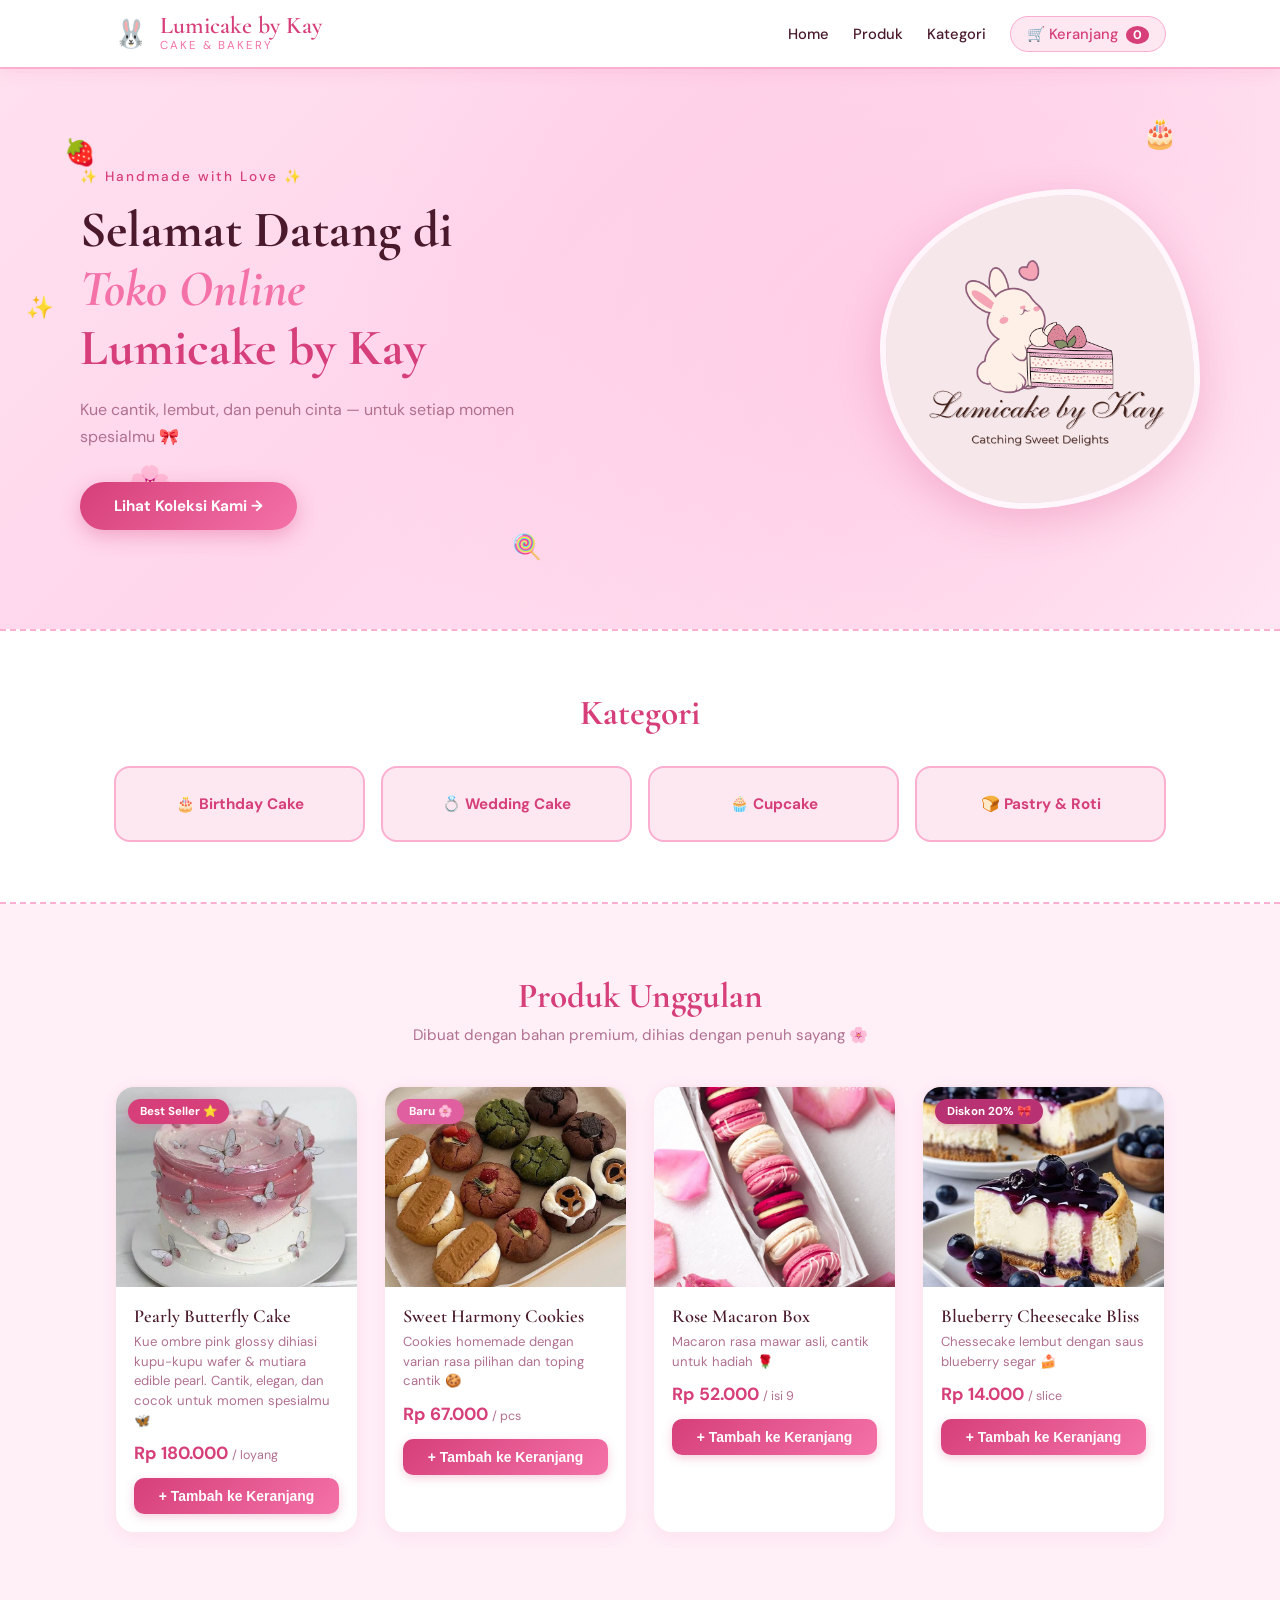
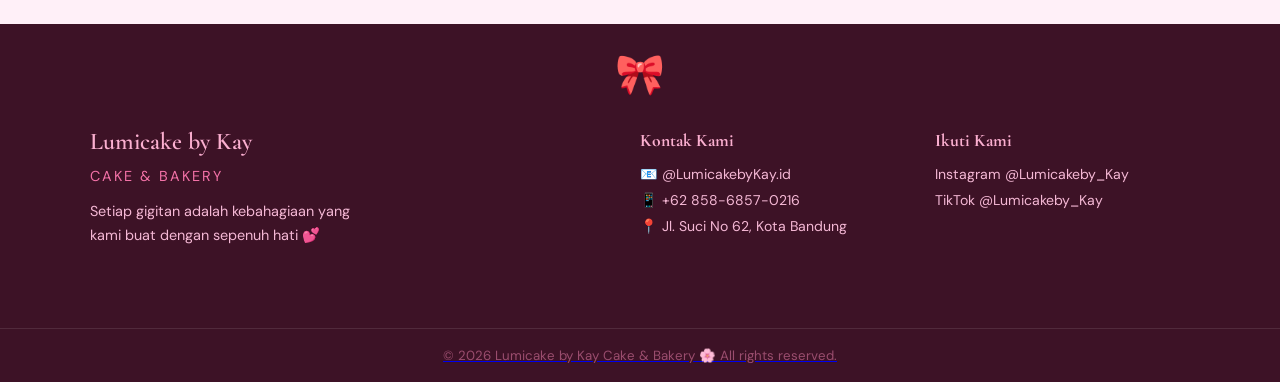
==== index.html @ f0594640 "Add files via upload" ====
<!DOCTYPE html>
<html lang="id">
<head>
  <meta charset="UTF-8" />
  <meta name="viewport" content="width=device-width, initial-scale=1.0" />
  <title>Lumicake by Kay — Cake & Bakery</title>
  <link rel="stylesheet" href="style.css" />
  <link href="https://fonts.googleapis.com/css2?family=Cormorant+Garamond:ital,wght@0,400;0,600;1,400&family=DM+Sans:wght@300;400;500;700&display=swap" rel="stylesheet" />
</head>
<body>

  <header id="header">
    <div class="container header-inner">
      <div class="logo">
        <span class="logo-icon">🐰</span>
        <div>
          <span class="logo-text">Lumicake by Kay</span>
          <span class="logo-tagline">Cake & Bakery</span>
        </div>
      </div>
      <nav>
        <ul class="nav-list">
          <li><a href="#home">Home</a></li>
          <li><a href="#produk">Produk</a></li>
          <li><a href="#kategori">Kategori</a></li>
          <li><a href="#keranjang" class="nav-cart">🛒 Keranjang <span id="cart-count">0</span></a></li>
        </ul>
      </nav>
    </div>
  </header>

  <main>

    <section id="home" class="hero">
      <div class="hero-deco deco-1">🍓</div>
      <div class="hero-deco deco-2">🌸</div>
      <div class="hero-deco deco-3">🎂</div>
      <div class="hero-deco deco-4">🍭</div>
      <div class="hero-deco deco-5">✨</div>
      <div class="hero-content">
        <p class="hero-sub">✨ Handmade with Love ✨</p>
        <h1>Selamat Datang di<br /><em>Toko Online</em><br /><span>Lumicake by Kay</span></h1>
        <p class="hero-desc">Kue cantik, lembut, dan penuh cinta — untuk setiap momen spesialmu 🎀</p>
        <a href="#produk" class="btn-hero">Lihat Koleksi Kami →</a>
      </div>
      <div class="hero-img-wrap">
        <div class="hero-img-blob">
          <img src="lumicake.png" alt="Kue cantik dari Amethyst Kay" />
        </div>
      </div>
    </section>

    <section id="kategori" class="kategori-section">
      <div class="container">
        <h2 class="section-title">Kategori</h2>
        <div class="kategori-grid">
          <div class="kategori-card">🎂 Birthday Cake</div>
          <div class="kategori-card">💍 Wedding Cake</div>
          <div class="kategori-card">🧁 Cupcake</div>
          <div class="kategori-card">🍞 Pastry & Roti</div>
        </div>
      </div>
    </section>

    <section id="produk" class="produk-section">
      <div class="container">
        <h2 class="section-title">Produk Unggulan</h2>
        <p class="section-sub">Dibuat dengan bahan premium, dihias dengan penuh sayang 🌸</p>
        <div class="produk-grid">

          <article class="produk-card">
            <div class="produk-img">
              <img src="pearly butterfly.webp" alt="dream Cake lapis pink dengan hiasan kupu kupu" />
              <span class="badge">Best Seller ⭐</span>
            </div>
            <div class="produk-info">
              <h3>Pearly Butterfly Cake</h3>
              <p class="produk-desc">Kue ombre pink glossy dihiasi kupu-kupu wafer & mutiara edible pearl. Cantik, elegan, dan cocok untuk momen spesialmu 🦋</p>
              <p class="produk-harga">Rp 180.000 <span>/ loyang</span></p>
              <button class="btn-cart" onclick="tambahKeranjang(this)">+ Tambah ke Keranjang</button>
            </div>
          </article>

          <article class="produk-card">
            <div class="produk-img">
              <img src="sweet harmony cookies.webp" alt="sweet cookies" />
              <span class="badge new">Baru 🌸</span>
            </div>
            <div class="produk-info">
              <h3>Sweet Harmony Cookies</h3>
              <p class="produk-desc">Cookies homemade dengan varian rasa pilihan dan toping cantik 🍪</p>
              <p class="produk-harga">Rp 67.000 <span>/ pcs</span></p>
              <button class="btn-cart" onclick="tambahKeranjang(this)">+ Tambah ke Keranjang</button>
            </div>
          </article>

          <article class="produk-card">
            <div class="produk-img">
              <img src="rose macaron box.jpg" alt="Rose Macaron cantik berwarna pink pastel" />
            </div>
            <div class="produk-info">
              <h3>Rose Macaron Box</h3>
              <p class="produk-desc">Macaron rasa mawar asli, cantik untuk hadiah 🌹</p>
              <p class="produk-harga">Rp 52.000 <span>/ isi 9</span></p>
              <button class="btn-cart" onclick="tambahKeranjang(this)">+ Tambah ke Keranjang</button>
            </div>
          </article>

          <article class="produk-card">
            <div class="produk-img">
              <img src="blueberry cheesecake.jpg" alt="Sakura Chiffon Cake lembut berwarna pink muda" />
              <span class="badge sale">Diskon 20% 🎀</span>
            </div>
            <div class="produk-info">
              <h3>Blueberry Cheesecake Bliss</h3>
              <p class="produk-desc">Chessecake lembut dengan saus blueberry segar 🍰</p>
              <p class="produk-harga">Rp 14.000 <span>/ slice</span></p>
              <button class="btn-cart" onclick="tambahKeranjang(this)">+ Tambah ke Keranjang</button>
            </div>
          </article>

        </div>
      </div>
    </section>

    <div id="notif" class="notif hidden">🎀 Produk ditambahkan ke keranjang!</div>

  </main>

  <footer id="keranjang">
    <div class="footer-top"><div class="footer-bow">🎀</div></div>
    <div class="container footer-inner">
      <div class="footer-brand">
        <span class="logo-text">Lumicake by Kay</span>
        <p class="logo-tagline" style="margin-bottom:10px">Cake & Bakery</p>
        <p>Setiap gigitan adalah kebahagiaan yang kami buat dengan sepenuh hati 💕</p>
      </div>
      <div class="footer-kontak">
        <h4>Kontak Kami</h4>
        <p>📧 @LumicakebyKay.id</p>
        <p>📱 +62 858-6857-0216</p>
        <p>📍 Jl. Suci No 62, Kota Bandung</p>
      </div>
      <div class="footer-sosmed">
        <h4>Ikuti Kami</h4>
        <p><a href="#">Instagram @Lumicakeby_Kay</a></p>
        <p><a href="#">TikTok @Lumicakeby_Kay
      </div>
    </div>
    <div class="footer-copy">&copy; 2026 Lumicake by Kay Cake & Bakery 🌸 All rights reserved.</div>
  </footer>

  <script>
    let cartCount = 0;
    function tambahKeranjang(btn) {
      cartCount++;
      document.getElementById('cart-count').textContent = cartCount;
      const notif = document.getElementById('notif');
      notif.classList.remove('hidden');
      clearTimeout(window._notifTimer);
      window._notifTimer = setTimeout(() => notif.classList.add('hidden'), 2200);
    }
  </script>

</body>
</html>
---- style.css ----
/* === VARIABLES === */
:root {
  --pink-deep:   #d63f7a;
  --pink-mid:    #f472a8;
  --pink-light:  #fbafd0;
  --pink-pastel: #fde8f2;
  --pink-pale:   #fff0f8;
  --white:       #ffffff;
  --brown:       #4a1a2c;
  --gray:        #b07090;
}

/* === RESET & BASE === */
*, *::before, *::after { box-sizing: border-box; margin: 0; padding: 0; }

body {
  font-family: 'DM Sans', sans-serif;
  background: var(--pink-pale);
  color: var(--brown);
  overflow-x: hidden;
}

.container { max-width: 1100px; margin: 0 auto; padding: 0 24px; }

/* === HEADER === */
#header {
  background: var(--white);
  border-bottom: 2px solid var(--pink-light);
  position: sticky; top: 0; z-index: 100;
  box-shadow: 0 2px 16px rgba(214,63,122,0.10);
}
.header-inner {
  display: flex; align-items: center; justify-content: space-between;
  padding: 14px 24px;
}
.logo { display: flex; align-items: center; gap: 12px; }
.logo-icon { font-size: 1.7rem; animation: wiggle 2.5s infinite; }
@keyframes wiggle {
  0%,100% { transform: rotate(-8deg); }
  50%      { transform: rotate(8deg); }
}
.logo-text {
  font-family: 'Cormorant Garamond', serif;
  font-size: 1.5rem; font-weight: 600;
  color: var(--pink-deep); display: block; line-height: 1;
}
.logo-tagline {
  font-size: 0.72rem; color: var(--pink-mid);
  letter-spacing: 2px; text-transform: uppercase; display: block;
}

.nav-list { list-style: none; display: flex; gap: 24px; }
.nav-list a {
  color: var(--brown); text-decoration: none;
  font-size: 0.92rem; font-weight: 500; transition: color 0.2s;
  position: relative;
}
.nav-list a::after {
  content: ''; position: absolute; bottom: -3px; left: 0; right: 0;
  height: 2px; background: var(--pink-mid); transform: scaleX(0);
  transition: transform 0.2s; border-radius: 2px;
}
.nav-list a:hover { color: var(--pink-deep); }
.nav-list a:hover::after { transform: scaleX(1); }
.nav-cart {
  background: var(--pink-pastel); padding: 7px 16px;
  border-radius: 30px; color: var(--pink-deep) !important;
  border: 1.5px solid var(--pink-light);
}
.nav-cart::after { display: none !important; }
#cart-count {
  background: var(--pink-deep); color: var(--white);
  border-radius: 50%; padding: 1px 7px;
  font-size: 0.78rem; margin-left: 4px; font-weight: 700;
}

/* === HERO === */
.hero {
  min-height: 560px;
  background: linear-gradient(135deg, #ffe0ef 0%, #ffd6ec 40%, #ffe8f4 100%);
  display: flex; align-items: center; justify-content: space-between;
  padding: 60px 80px; position: relative; overflow: hidden;
}
.hero::before {
  content: '';
  position: absolute; inset: 0;
  background: radial-gradient(circle at 70% 50%, rgba(255,182,218,0.4) 0%, transparent 60%);
}

/* floating decos */
.hero-deco {
  position: absolute; font-size: 2rem;
  animation: floatDeco 4s ease-in-out infinite;
  user-select: none; pointer-events: none;
}
.deco-1 { top: 12%; left: 5%;  animation-delay: 0s;    font-size: 1.6rem; }
.deco-2 { top: 70%; left: 10%; animation-delay: 0.8s;  font-size: 2.2rem; }
.deco-3 { top: 8%;  right: 8%; animation-delay: 1.2s;  font-size: 1.8rem; }
.deco-4 { bottom: 12%; left: 40%; animation-delay: 0.4s; font-size: 1.5rem; }
.deco-5 { top: 40%; left: 2%;  animation-delay: 1.8s;  font-size: 1.4rem; }
@keyframes floatDeco {
  0%,100% { transform: translateY(0) rotate(-5deg); }
  50%      { transform: translateY(-14px) rotate(5deg); }
}

.hero-content { position: relative; flex: 1; max-width: 500px; }
.hero-sub {
  font-size: 0.85rem; color: var(--pink-deep);
  letter-spacing: 2px; margin-bottom: 16px; font-weight: 500;
}
.hero-content h1 {
  font-family: 'Cormorant Garamond', serif;
  font-size: 3.2rem; line-height: 1.15; color: var(--brown); margin-bottom: 18px;
}
.hero-content h1 em { color: var(--pink-mid); font-style: italic; }
.hero-content h1 span { color: var(--pink-deep); }
.hero-desc { color: var(--gray); font-size: 1rem; line-height: 1.7; margin-bottom: 32px; }

.btn-hero {
  display: inline-block;
  background: linear-gradient(135deg, var(--pink-deep), var(--pink-mid));
  color: var(--white); padding: 14px 34px; border-radius: 50px;
  text-decoration: none; font-weight: 700; font-size: 0.95rem;
  box-shadow: 0 6px 20px rgba(214,63,122,0.35);
  transition: transform 0.2s, box-shadow 0.2s;
}
.btn-hero:hover { transform: translateY(-3px); box-shadow: 0 10px 28px rgba(214,63,122,0.45); }

.hero-img-wrap { position: relative; flex-shrink: 0; }
.hero-img-blob {
  width: 320px; height: 320px;
  border-radius: 60% 40% 55% 45% / 50% 60% 40% 50%;
  overflow: hidden;
  border: 6px solid rgba(255,255,255,0.8);
  box-shadow: 0 12px 40px rgba(214,63,122,0.25);
  animation: blobMorph 6s ease-in-out infinite;
}
.hero-img-blob img { width: 100%; height: 100%; object-fit: cover; }
@keyframes blobMorph {
  0%,100% { border-radius: 60% 40% 55% 45% / 50% 60% 40% 50%; }
  33%      { border-radius: 45% 55% 40% 60% / 60% 40% 55% 45%; }
  66%      { border-radius: 55% 45% 60% 40% / 40% 55% 45% 60%; }
}

/* === SECTION TITLES === */
.section-title {
  font-family: 'Cormorant Garamond', serif;
  font-size: 2.2rem; color: var(--pink-deep);
  text-align: center; margin-bottom: 8px;
}
.section-sub { text-align: center; color: var(--gray); margin-bottom: 40px; font-size: 0.95rem; }

/* === KATEGORI === */
.kategori-section { background: var(--white); padding: 60px 0; border-top: 2px dashed var(--pink-light); border-bottom: 2px dashed var(--pink-light); }
.kategori-grid { display: grid; grid-template-columns: repeat(4, 1fr); gap: 16px; margin-top: 32px; }
.kategori-card {
  background: var(--pink-pastel);
  border: 2px solid var(--pink-light);
  color: var(--pink-deep); text-align: center;
  padding: 26px 12px; border-radius: 16px;
  font-weight: 700; font-size: 0.95rem;
  cursor: pointer; transition: background 0.2s, transform 0.2s, box-shadow 0.2s;
}
.kategori-card:hover {
  background: var(--pink-light); transform: translateY(-4px);
  box-shadow: 0 8px 20px rgba(214,63,122,0.18);
}

/* === PRODUK === */
.produk-section { padding: 70px 0; }
.produk-grid { display: grid; grid-template-columns: repeat(4, 1fr); gap: 24px; }

.produk-card {
  background: var(--white);
  border: 2px solid var(--pink-pastel);
  border-radius: 20px; overflow: hidden;
  box-shadow: 0 4px 18px rgba(214,63,122,0.08);
  transition: transform 0.25s, box-shadow 0.25s;
}
.produk-card:hover {
  transform: translateY(-6px);
  box-shadow: 0 14px 32px rgba(214,63,122,0.18);
  border-color: var(--pink-light);
}

.produk-img { position: relative; }
.produk-img img { width: 100%; height: 200px; object-fit: cover; display: block; }
.badge {
  position: absolute; top: 12px; left: 12px;
  background: var(--pink-deep); color: var(--white);
  font-size: 0.72rem; font-weight: 700;
  padding: 5px 12px; border-radius: 20px;
  box-shadow: 0 2px 8px rgba(214,63,122,0.3);
}
.badge.new  { background: #e05fa0; }
.badge.sale { background: #b83273; }

.produk-info { padding: 18px; }
.produk-info h3 {
  font-family: 'Cormorant Garamond', serif;
  font-size: 1.15rem; font-weight: 600;
  color: var(--brown); margin-bottom: 5px;
}
.produk-desc { font-size: 0.82rem; color: var(--gray); margin-bottom: 12px; line-height: 1.5; }
.produk-harga { font-size: 1.1rem; font-weight: 700; color: var(--pink-deep); margin-bottom: 14px; }
.produk-harga span { font-size: 0.78rem; color: var(--gray); font-weight: 400; }

.btn-cart {
  width: 100%; padding: 10px;
  background: linear-gradient(135deg, var(--pink-deep), var(--pink-mid));
  color: var(--white); border: none; border-radius: 10px;
  font-weight: 700; font-size: 0.87rem; cursor: pointer;
  transition: opacity 0.2s, transform 0.15s;
  box-shadow: 0 3px 10px rgba(214,63,122,0.25);
}
.btn-cart:hover { opacity: 0.88; transform: scale(0.98); }

/* === NOTIFIKASI === */
.notif {
  position: fixed; bottom: 28px; right: 28px;
  background: linear-gradient(135deg, var(--pink-deep), var(--pink-mid));
  color: var(--white); padding: 14px 26px;
  border-radius: 50px; font-weight: 700;
  box-shadow: 0 6px 20px rgba(214,63,122,0.4);
  z-index: 999; transition: opacity 0.3s, transform 0.3s;
}
.notif.hidden { opacity: 0; pointer-events: none; transform: translateY(10px); }

/* === FOOTER === */
footer { background: #3d1226; color: #f5b8d5; margin-top: 20px; }
.footer-top { text-align: center; padding: 24px 0 0; }
.footer-bow { font-size: 2.5rem; animation: wiggle 2.5s infinite; display: inline-block; }
.footer-inner { display: grid; grid-template-columns: 2fr 1fr 1fr; gap: 40px; padding: 30px 0 40px; }
.footer-brand .logo-text { color: var(--pink-light); }
.footer-brand .logo-tagline { color: var(--pink-mid); }
.footer-brand p { font-size: 0.9rem; line-height: 1.7; max-width: 260px; margin-top: 10px; }
.footer-kontak h4, .footer-sosmed h4 {
  color: var(--pink-light); font-family: 'Cormorant Garamond', serif;
  font-size: 1.1rem; margin-bottom: 14px;
}
.footer-kontak p, .footer-sosmed p { margin-bottom: 8px; font-size: 0.88rem; }
.footer-sosmed a { color: #f5b8d5; text-decoration: none; transition: color 0.2s; }
.footer-sosmed a:hover { color: var(--pink-light); }
.footer-copy {
  text-align: center; border-top: 1px solid rgba(255,255,255,0.1);
  padding: 18px; font-size: 0.83rem; color: #9a4d6e;
}

/* === RESPONSIVE === */
@media (max-width: 900px) {
  .produk-grid    { grid-template-columns: repeat(2,1fr); }
  .kategori-grid  { grid-template-columns: repeat(2,1fr); }
  .footer-inner   { grid-template-columns: 1fr 1fr; }
  .hero           { flex-direction: column; text-align: center; padding: 50px 30px; gap: 40px; }
  .hero-img-blob  { width: 260px; height: 260px; }
}
@media (max-width: 600px) {
  .nav-list       { gap: 10px; font-size: 0.85rem; }
  .hero-content h1 { font-size: 2.2rem; }
  .produk-grid    { grid-template-columns: 1fr; }
  .kategori-grid  { grid-template-columns: 1fr 1fr; }
  .footer-inner   { grid-template-columns: 1fr; }
  .hero           { padding: 40px 20px; }
}
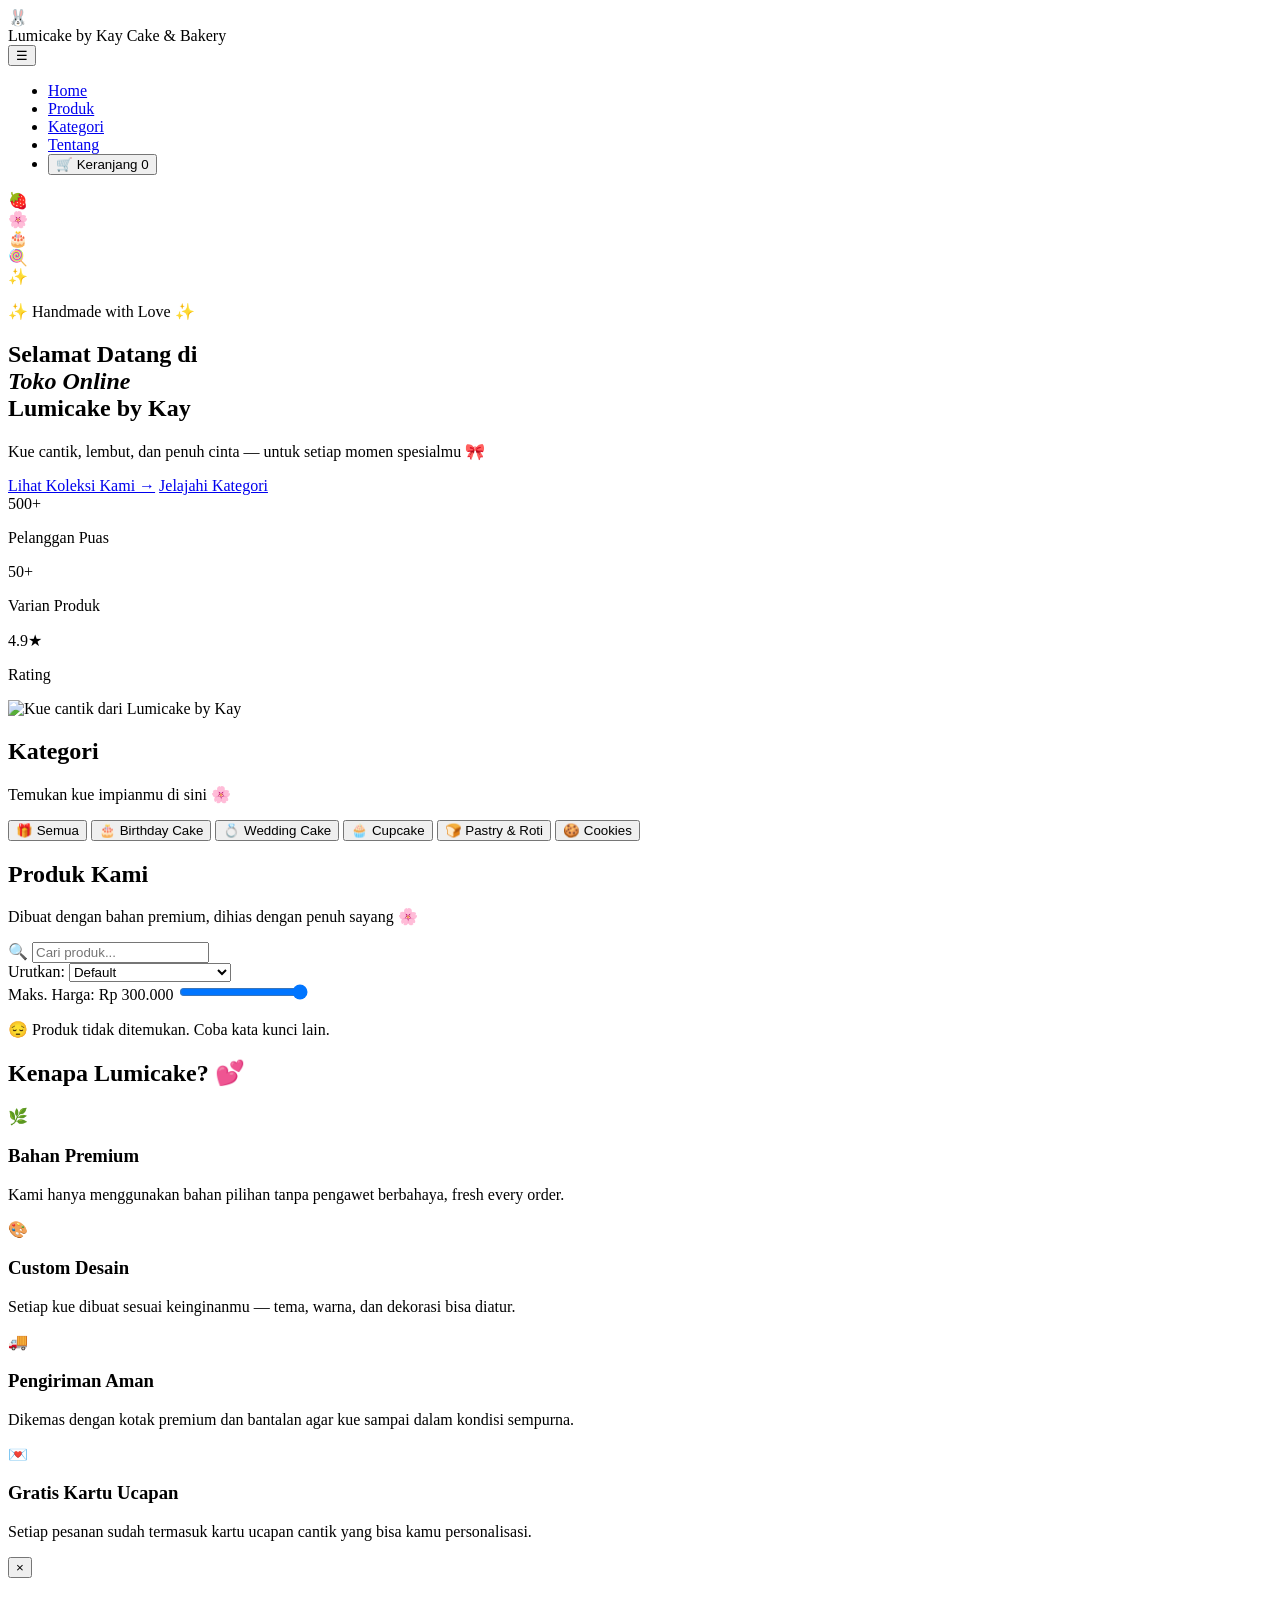
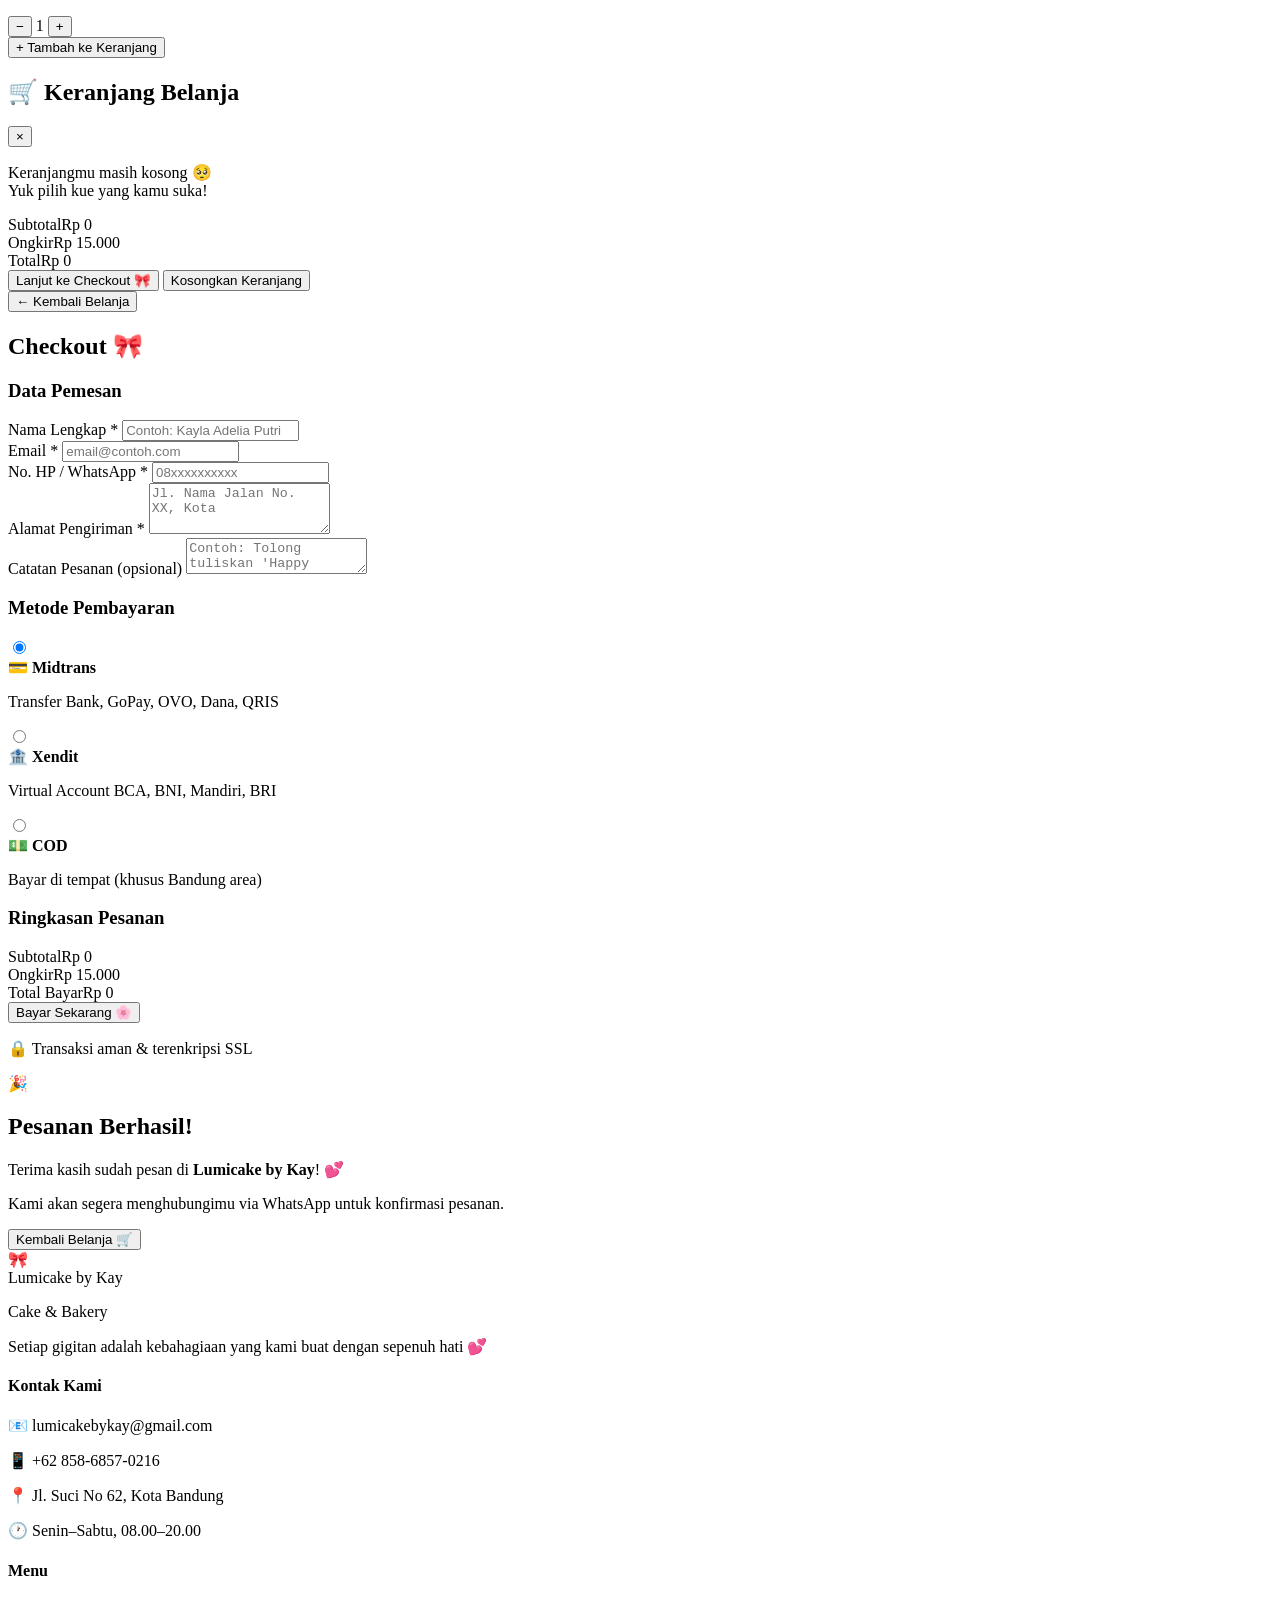
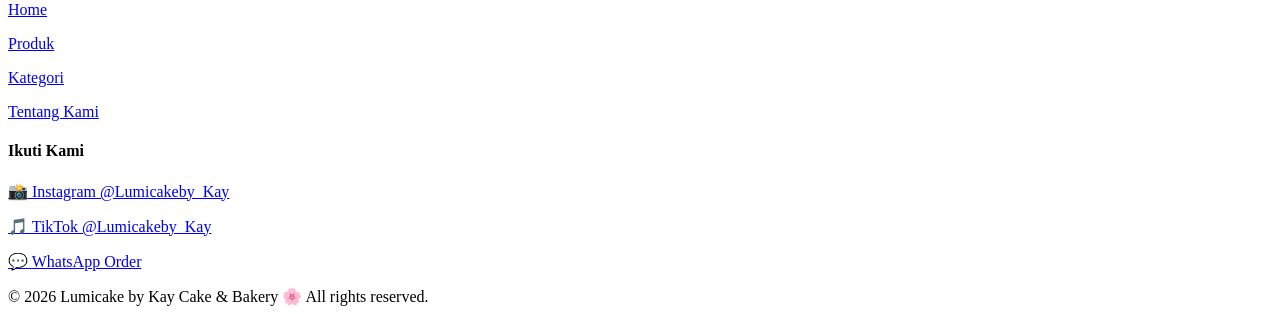
==== commit 076b4cc5: "Update e-commerce dengan fitur lengkap" ====
--- a/index.html
+++ b/index.html
@@ -4,11 +4,25 @@
   <meta charset="UTF-8" />
   <meta name="viewport" content="width=device-width, initial-scale=1.0" />
   <title>Lumicake by Kay — Cake & Bakery</title>
-  <link rel="stylesheet" href="style.css" />
+  <meta name="description" content="Lumicake by Kay — Toko kue handmade premium di Bandung. Birthday cake, wedding cake, cupcake, dan pastry cantik untuk setiap momen spesialmu." />
+  <link rel="stylesheet" href="css/style.css" />
   <link href="https://fonts.googleapis.com/css2?family=Cormorant+Garamond:ital,wght@0,400;0,600;1,400&family=DM+Sans:wght@300;400;500;700&display=swap" rel="stylesheet" />
+  <!-- Google Analytics (dummy) -->
+  <script async src="https://www.googletagmanager.com/gtag/js?id=G-LUMICAKE2026"></script>
+  <script>
+    window.dataLayer = window.dataLayer || [];
+    function gtag(){dataLayer.push(arguments);}
+    gtag('js', new Date());
+    gtag('config', 'G-LUMICAKE2026');
+    // Track events
+    function trackEvent(category, action, label) {
+      gtag('event', action, { event_category: category, event_label: label });
+    }
+  </script>
 </head>
 <body>
 
+  <!-- ===== HEADER ===== -->
   <header id="header">
     <div class="container header-inner">
       <div class="logo">
@@ -18,149 +32,304 @@
           <span class="logo-tagline">Cake & Bakery</span>
         </div>
       </div>
-      <nav>
+      <button class="nav-toggle" id="navToggle" aria-label="Toggle menu">☰</button>
+      <nav id="mainNav">
         <ul class="nav-list">
           <li><a href="#home">Home</a></li>
           <li><a href="#produk">Produk</a></li>
           <li><a href="#kategori">Kategori</a></li>
-          <li><a href="#keranjang" class="nav-cart">🛒 Keranjang <span id="cart-count">0</span></a></li>
+          <li><a href="#tentang">Tentang</a></li>
+          <li>
+            <button class="nav-cart" id="cartBtn" aria-label="Buka keranjang">
+              🛒 Keranjang <span class="cart-badge" id="cart-count">0</span>
+            </button>
+          </li>
         </ul>
       </nav>
     </div>
   </header>
 
-  <main>
-
-    <section id="home" class="hero">
-      <div class="hero-deco deco-1">🍓</div>
-      <div class="hero-deco deco-2">🌸</div>
-      <div class="hero-deco deco-3">🎂</div>
-      <div class="hero-deco deco-4">🍭</div>
-      <div class="hero-deco deco-5">✨</div>
+  <!-- ===== HERO ===== -->
+  <section id="home" class="hero">
+    <div class="hero-deco deco-1">🍓</div>
+    <div class="hero-deco deco-2">🌸</div>
+    <div class="hero-deco deco-3">🎂</div>
+    <div class="hero-deco deco-4">🍭</div>
+    <div class="hero-deco deco-5">✨</div>
+    <div class="container hero-container">
       <div class="hero-content">
         <p class="hero-sub">✨ Handmade with Love ✨</p>
         <h1>Selamat Datang di<br /><em>Toko Online</em><br /><span>Lumicake by Kay</span></h1>
         <p class="hero-desc">Kue cantik, lembut, dan penuh cinta — untuk setiap momen spesialmu 🎀</p>
-        <a href="#produk" class="btn-hero">Lihat Koleksi Kami →</a>
+        <div class="hero-cta">
+          <a href="#produk" class="btn-hero">Lihat Koleksi Kami →</a>
+          <a href="#kategori" class="btn-hero-outline">Jelajahi Kategori</a>
+        </div>
+        <div class="hero-stats">
+          <div class="stat"><span>500+</span><p>Pelanggan Puas</p></div>
+          <div class="stat"><span>50+</span><p>Varian Produk</p></div>
+          <div class="stat"><span>4.9★</span><p>Rating</p></div>
+        </div>
       </div>
       <div class="hero-img-wrap">
         <div class="hero-img-blob">
-          <img src="lumicake.png" alt="Kue cantik dari Amethyst Kay" />
-        </div>
-      </div>
-    </section>
-
-    <section id="kategori" class="kategori-section">
-      <div class="container">
-        <h2 class="section-title">Kategori</h2>
-        <div class="kategori-grid">
-          <div class="kategori-card">🎂 Birthday Cake</div>
-          <div class="kategori-card">💍 Wedding Cake</div>
-          <div class="kategori-card">🧁 Cupcake</div>
-          <div class="kategori-card">🍞 Pastry & Roti</div>
-        </div>
-      </div>
-    </section>
-
-    <section id="produk" class="produk-section">
-      <div class="container">
-        <h2 class="section-title">Produk Unggulan</h2>
-        <p class="section-sub">Dibuat dengan bahan premium, dihias dengan penuh sayang 🌸</p>
-        <div class="produk-grid">
-
-          <article class="produk-card">
-            <div class="produk-img">
-              <img src="pearly butterfly.webp" alt="dream Cake lapis pink dengan hiasan kupu kupu" />
-              <span class="badge">Best Seller ⭐</span>
-            </div>
-            <div class="produk-info">
-              <h3>Pearly Butterfly Cake</h3>
-              <p class="produk-desc">Kue ombre pink glossy dihiasi kupu-kupu wafer & mutiara edible pearl. Cantik, elegan, dan cocok untuk momen spesialmu 🦋</p>
-              <p class="produk-harga">Rp 180.000 <span>/ loyang</span></p>
-              <button class="btn-cart" onclick="tambahKeranjang(this)">+ Tambah ke Keranjang</button>
-            </div>
-          </article>
-
-          <article class="produk-card">
-            <div class="produk-img">
-              <img src="sweet harmony cookies.webp" alt="sweet cookies" />
-              <span class="badge new">Baru 🌸</span>
-            </div>
-            <div class="produk-info">
-              <h3>Sweet Harmony Cookies</h3>
-              <p class="produk-desc">Cookies homemade dengan varian rasa pilihan dan toping cantik 🍪</p>
-              <p class="produk-harga">Rp 67.000 <span>/ pcs</span></p>
-              <button class="btn-cart" onclick="tambahKeranjang(this)">+ Tambah ke Keranjang</button>
-            </div>
-          </article>
-
-          <article class="produk-card">
-            <div class="produk-img">
-              <img src="rose macaron box.jpg" alt="Rose Macaron cantik berwarna pink pastel" />
-            </div>
-            <div class="produk-info">
-              <h3>Rose Macaron Box</h3>
-              <p class="produk-desc">Macaron rasa mawar asli, cantik untuk hadiah 🌹</p>
-              <p class="produk-harga">Rp 52.000 <span>/ isi 9</span></p>
-              <button class="btn-cart" onclick="tambahKeranjang(this)">+ Tambah ke Keranjang</button>
-            </div>
-          </article>
-
-          <article class="produk-card">
-            <div class="produk-img">
-              <img src="blueberry cheesecake.jpg" alt="Sakura Chiffon Cake lembut berwarna pink muda" />
-              <span class="badge sale">Diskon 20% 🎀</span>
-            </div>
-            <div class="produk-info">
-              <h3>Blueberry Cheesecake Bliss</h3>
-              <p class="produk-desc">Chessecake lembut dengan saus blueberry segar 🍰</p>
-              <p class="produk-harga">Rp 14.000 <span>/ slice</span></p>
-              <button class="btn-cart" onclick="tambahKeranjang(this)">+ Tambah ke Keranjang</button>
-            </div>
-          </article>
-
-        </div>
-      </div>
-    </section>
-
-    <div id="notif" class="notif hidden">🎀 Produk ditambahkan ke keranjang!</div>
-
-  </main>
-
-  <footer id="keranjang">
+          <img src="images/lumicake.png" alt="Kue cantik dari Lumicake by Kay" />
+        </div>
+      </div>
+    </div>
+  </section>
+
+  <!-- ===== KATEGORI ===== -->
+  <section id="kategori" class="kategori-section">
+    <div class="container">
+      <h2 class="section-title">Kategori</h2>
+      <p class="section-sub">Temukan kue impianmu di sini 🌸</p>
+      <div class="kategori-grid">
+        <button class="kategori-card active" data-filter="semua">🎁 Semua</button>
+        <button class="kategori-card" data-filter="birthday">🎂 Birthday Cake</button>
+        <button class="kategori-card" data-filter="wedding">💍 Wedding Cake</button>
+        <button class="kategori-card" data-filter="cupcake">🧁 Cupcake</button>
+        <button class="kategori-card" data-filter="pastry">🍞 Pastry & Roti</button>
+        <button class="kategori-card" data-filter="cookies">🍪 Cookies</button>
+      </div>
+    </div>
+  </section>
+
+  <!-- ===== PRODUK ===== -->
+  <section id="produk" class="produk-section">
+    <div class="container">
+      <h2 class="section-title">Produk Kami</h2>
+      <p class="section-sub">Dibuat dengan bahan premium, dihias dengan penuh sayang 🌸</p>
+
+      <!-- Search & Filter Bar -->
+      <div class="filter-bar">
+        <div class="search-wrap">
+          <span class="search-icon">🔍</span>
+          <input type="text" id="searchInput" placeholder="Cari produk..." aria-label="Cari produk" />
+        </div>
+        <div class="filter-sort">
+          <label for="sortSelect">Urutkan:</label>
+          <select id="sortSelect">
+            <option value="default">Default</option>
+            <option value="harga-asc">Harga: Murah ke Mahal</option>
+            <option value="harga-desc">Harga: Mahal ke Murah</option>
+            <option value="nama-asc">Nama A–Z</option>
+          </select>
+        </div>
+        <div class="filter-harga">
+          <label for="maxHarga">Maks. Harga: <span id="hargaLabel">Rp 300.000</span></label>
+          <input type="range" id="maxHarga" min="10000" max="300000" step="5000" value="300000" />
+        </div>
+      </div>
+
+      <!-- Product Grid -->
+      <div class="produk-grid" id="produkGrid">
+        <!-- Cards rendered by JS -->
+      </div>
+      <p class="no-produk hidden" id="noProduk">😔 Produk tidak ditemukan. Coba kata kunci lain.</p>
+    </div>
+  </section>
+
+  <!-- ===== TENTANG / VALUE PROP ===== -->
+  <section id="tentang" class="tentang-section">
+    <div class="container">
+      <h2 class="section-title">Kenapa Lumicake? 💕</h2>
+      <div class="tentang-grid">
+        <div class="tentang-card">
+          <span>🌿</span>
+          <h3>Bahan Premium</h3>
+          <p>Kami hanya menggunakan bahan pilihan tanpa pengawet berbahaya, fresh every order.</p>
+        </div>
+        <div class="tentang-card">
+          <span>🎨</span>
+          <h3>Custom Desain</h3>
+          <p>Setiap kue dibuat sesuai keinginanmu — tema, warna, dan dekorasi bisa diatur.</p>
+        </div>
+        <div class="tentang-card">
+          <span>🚚</span>
+          <h3>Pengiriman Aman</h3>
+          <p>Dikemas dengan kotak premium dan bantalan agar kue sampai dalam kondisi sempurna.</p>
+        </div>
+        <div class="tentang-card">
+          <span>💌</span>
+          <h3>Gratis Kartu Ucapan</h3>
+          <p>Setiap pesanan sudah termasuk kartu ucapan cantik yang bisa kamu personalisasi.</p>
+        </div>
+      </div>
+    </div>
+  </section>
+
+  <!-- ===== NOTIF TOAST ===== -->
+  <div id="notif" class="notif hidden" role="alert" aria-live="polite"></div>
+
+  <!-- ===== MODAL DETAIL PRODUK ===== -->
+  <div id="modalOverlay" class="modal-overlay hidden" role="dialog" aria-modal="true" aria-labelledby="modalNama">
+    <div class="modal-box">
+      <button class="modal-close" id="modalClose" aria-label="Tutup">&times;</button>
+      <div class="modal-img">
+        <img id="modalGambar" src="" alt="" />
+        <span id="modalBadge" class="badge"></span>
+      </div>
+      <div class="modal-info">
+        <p class="modal-kategori" id="modalKategori"></p>
+        <h2 id="modalNama"></h2>
+        <p class="modal-desc" id="modalDesc"></p>
+        <p class="modal-harga" id="modalHarga"></p>
+        <div class="modal-qty">
+          <button id="qtyMinus">−</button>
+          <span id="qtyValue">1</span>
+          <button id="qtyPlus">+</button>
+        </div>
+        <button class="btn-cart-modal" id="modalAddCart">+ Tambah ke Keranjang</button>
+      </div>
+    </div>
+  </div>
+
+  <!-- ===== SIDEBAR KERANJANG ===== -->
+  <div id="cartOverlay" class="cart-overlay hidden"></div>
+  <aside id="cartSidebar" class="cart-sidebar hidden" aria-label="Keranjang belanja">
+    <div class="cart-header">
+      <h2>🛒 Keranjang Belanja</h2>
+      <button id="cartClose" aria-label="Tutup keranjang">&times;</button>
+    </div>
+    <div class="cart-items" id="cartItems">
+      <p class="cart-empty">Keranjangmu masih kosong 🥺<br/>Yuk pilih kue yang kamu suka!</p>
+    </div>
+    <div class="cart-footer" id="cartFooter">
+      <div class="cart-summary">
+        <div class="summary-row"><span>Subtotal</span><span id="cartSubtotal">Rp 0</span></div>
+        <div class="summary-row"><span>Ongkir</span><span id="cartOngkir">Rp 15.000</span></div>
+        <div class="summary-row total"><span>Total</span><span id="cartTotal">Rp 0</span></div>
+      </div>
+      <button class="btn-checkout" id="btnCheckout">Lanjut ke Checkout 🎀</button>
+      <button class="btn-clear" id="btnClearCart">Kosongkan Keranjang</button>
+    </div>
+  </aside>
+
+  <!-- ===== HALAMAN CHECKOUT (hidden by default) ===== -->
+  <section id="checkoutPage" class="checkout-section hidden">
+    <div class="container">
+      <button class="btn-back" id="backFromCheckout">← Kembali Belanja</button>
+      <h2 class="section-title">Checkout 🎀</h2>
+      <div class="checkout-grid">
+
+        <!-- Form Data Diri -->
+        <div class="checkout-form">
+          <h3>Data Pemesan</h3>
+          <div class="form-group">
+            <label for="namaLengkap">Nama Lengkap *</label>
+            <input type="text" id="namaLengkap" placeholder="Contoh: Kayla Adelia Putri" />
+            <span class="form-error" id="errNama"></span>
+          </div>
+          <div class="form-group">
+            <label for="emailPemesan">Email *</label>
+            <input type="email" id="emailPemesan" placeholder="email@contoh.com" />
+            <span class="form-error" id="errEmail"></span>
+          </div>
+          <div class="form-group">
+            <label for="noHp">No. HP / WhatsApp *</label>
+            <input type="tel" id="noHp" placeholder="08xxxxxxxxxx" />
+            <span class="form-error" id="errHp"></span>
+          </div>
+          <div class="form-group">
+            <label for="alamat">Alamat Pengiriman *</label>
+            <textarea id="alamat" rows="3" placeholder="Jl. Nama Jalan No. XX, Kota"></textarea>
+            <span class="form-error" id="errAlamat"></span>
+          </div>
+          <div class="form-group">
+            <label for="catatan">Catatan Pesanan (opsional)</label>
+            <textarea id="catatan" rows="2" placeholder="Contoh: Tolong tuliskan 'Happy Birthday Sari' di kuenya"></textarea>
+          </div>
+
+          <h3>Metode Pembayaran</h3>
+          <div class="payment-options">
+            <label class="payment-card">
+              <input type="radio" name="payment" value="midtrans" checked />
+              <div class="payment-info">
+                <strong>💳 Midtrans</strong>
+                <p>Transfer Bank, GoPay, OVO, Dana, QRIS</p>
+              </div>
+            </label>
+            <label class="payment-card">
+              <input type="radio" name="payment" value="xendit" />
+              <div class="payment-info">
+                <strong>🏦 Xendit</strong>
+                <p>Virtual Account BCA, BNI, Mandiri, BRI</p>
+              </div>
+            </label>
+            <label class="payment-card">
+              <input type="radio" name="payment" value="cod" />
+              <div class="payment-info">
+                <strong>💵 COD</strong>
+                <p>Bayar di tempat (khusus Bandung area)</p>
+              </div>
+            </label>
+          </div>
+        </div>
+
+        <!-- Ringkasan Pesanan -->
+        <div class="order-summary">
+          <h3>Ringkasan Pesanan</h3>
+          <div id="checkoutItems"></div>
+          <div class="checkout-totals">
+            <div class="summary-row"><span>Subtotal</span><span id="coSubtotal">Rp 0</span></div>
+            <div class="summary-row"><span>Ongkir</span><span>Rp 15.000</span></div>
+            <div class="summary-row total"><span>Total Bayar</span><span id="coTotal">Rp 0</span></div>
+          </div>
+          <button class="btn-pay" id="btnPay">Bayar Sekarang 🌸</button>
+          <p class="secure-note">🔒 Transaksi aman & terenkripsi SSL</p>
+        </div>
+      </div>
+    </div>
+  </section>
+
+  <!-- ===== MODAL SUKSES ORDER ===== -->
+  <div id="successOverlay" class="modal-overlay hidden">
+    <div class="modal-box success-box">
+      <div class="success-icon">🎉</div>
+      <h2>Pesanan Berhasil!</h2>
+      <p>Terima kasih sudah pesan di <strong>Lumicake by Kay</strong>! 💕</p>
+      <p>Kami akan segera menghubungimu via WhatsApp untuk konfirmasi pesanan.</p>
+      <p class="order-id" id="orderId"></p>
+      <button class="btn-hero" id="successClose">Kembali Belanja 🛒</button>
+    </div>
+  </div>
+
+  <!-- ===== FOOTER ===== -->
+  <footer id="footer">
     <div class="footer-top"><div class="footer-bow">🎀</div></div>
     <div class="container footer-inner">
       <div class="footer-brand">
         <span class="logo-text">Lumicake by Kay</span>
-        <p class="logo-tagline" style="margin-bottom:10px">Cake & Bakery</p>
+        <p class="logo-tagline">Cake & Bakery</p>
         <p>Setiap gigitan adalah kebahagiaan yang kami buat dengan sepenuh hati 💕</p>
       </div>
       <div class="footer-kontak">
         <h4>Kontak Kami</h4>
-        <p>📧 @LumicakebyKay.id</p>
+        <p>📧 lumicakebykay@gmail.com</p>
         <p>📱 +62 858-6857-0216</p>
         <p>📍 Jl. Suci No 62, Kota Bandung</p>
+        <p>🕐 Senin–Sabtu, 08.00–20.00</p>
+      </div>
+      <div class="footer-menu">
+        <h4>Menu</h4>
+        <p><a href="#home">Home</a></p>
+        <p><a href="#produk">Produk</a></p>
+        <p><a href="#kategori">Kategori</a></p>
+        <p><a href="#tentang">Tentang Kami</a></p>
       </div>
       <div class="footer-sosmed">
         <h4>Ikuti Kami</h4>
-        <p><a href="#">Instagram @Lumicakeby_Kay</a></p>
-        <p><a href="#">TikTok @Lumicakeby_Kay
+        <p><a href="#">📸 Instagram @Lumicakeby_Kay</a></p>
+        <p><a href="#">🎵 TikTok @Lumicakeby_Kay</a></p>
+        <p><a href="#">💬 WhatsApp Order</a></p>
       </div>
     </div>
     <div class="footer-copy">&copy; 2026 Lumicake by Kay Cake & Bakery 🌸 All rights reserved.</div>
   </footer>
 
-  <script>
-    let cartCount = 0;
-    function tambahKeranjang(btn) {
-      cartCount++;
-      document.getElementById('cart-count').textContent = cartCount;
-      const notif = document.getElementById('notif');
-      notif.classList.remove('hidden');
-      clearTimeout(window._notifTimer);
-      window._notifTimer = setTimeout(() => notif.classList.add('hidden'), 2200);
-    }
-  </script>
-
+  <script src="js/products.js"></script>
+  <script src="js/cart.js"></script>
+  <script src="js/app.js"></script>
 </body>
 </html>
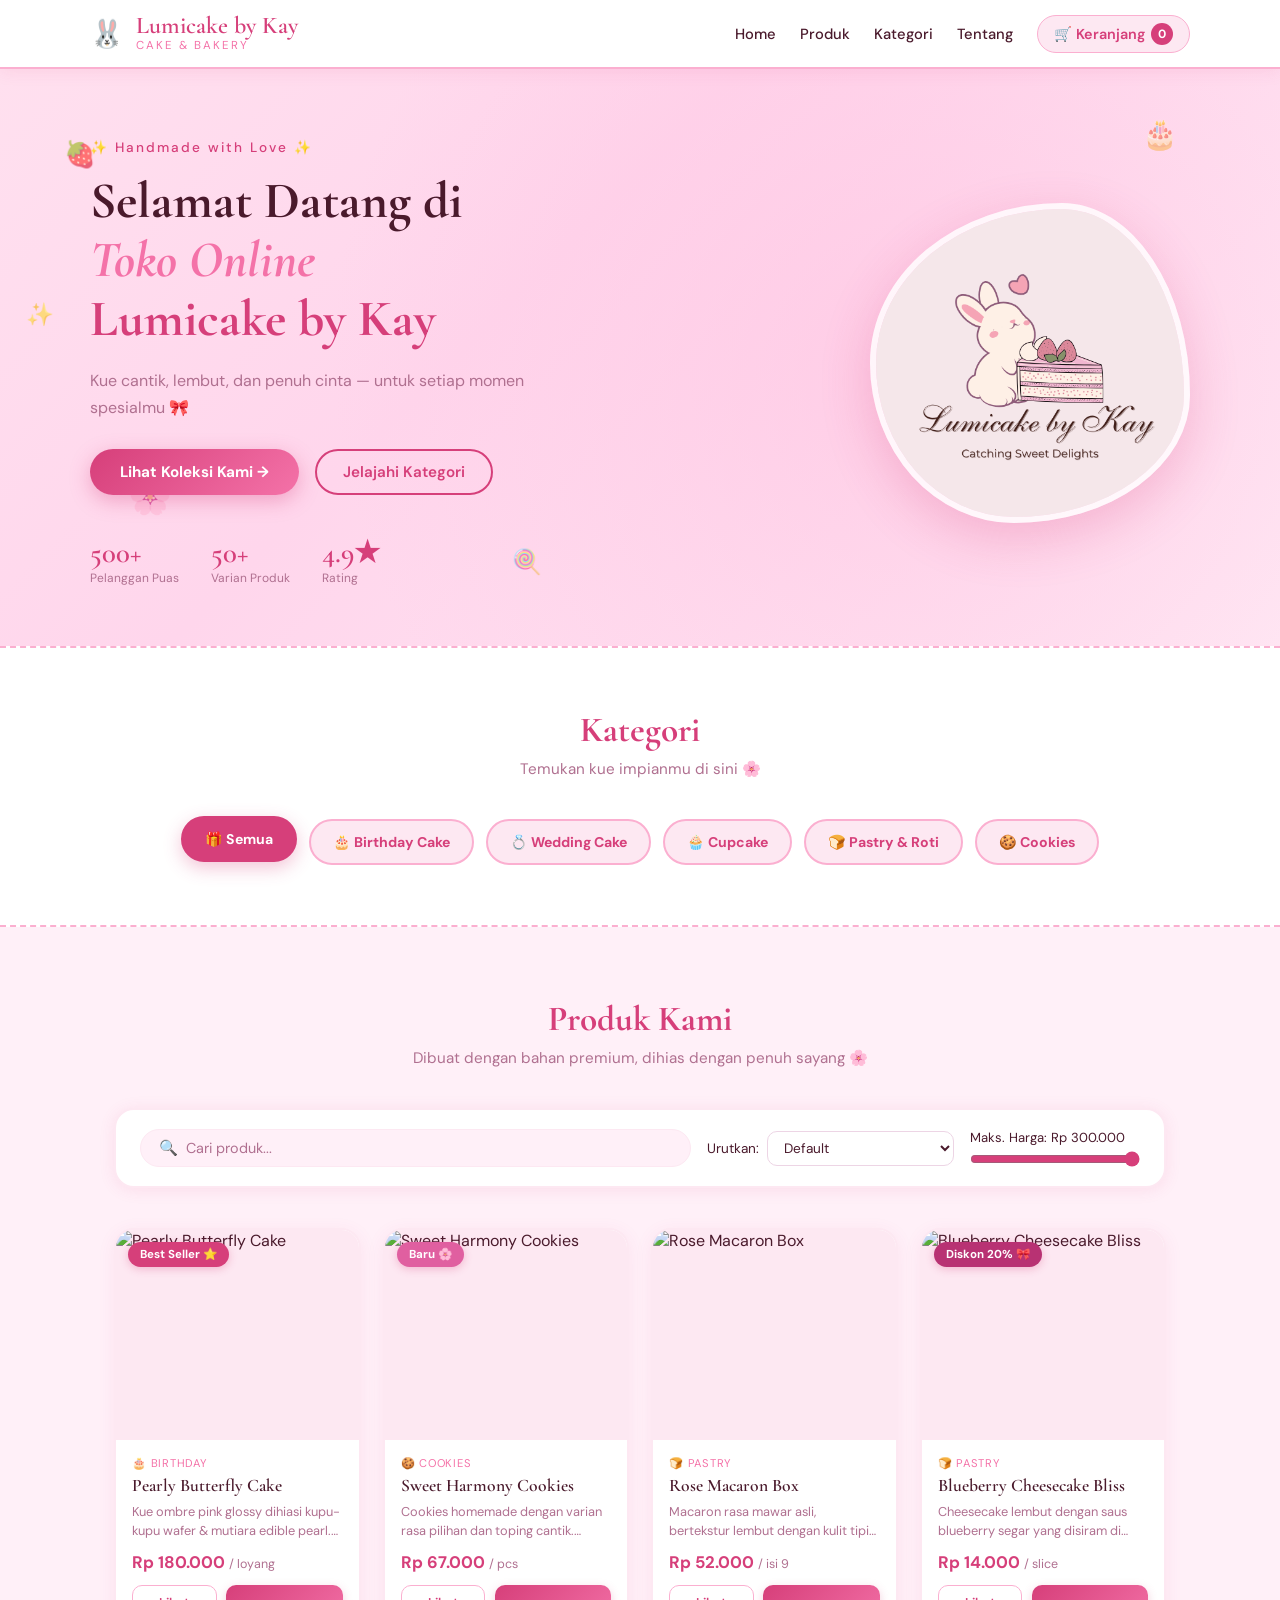
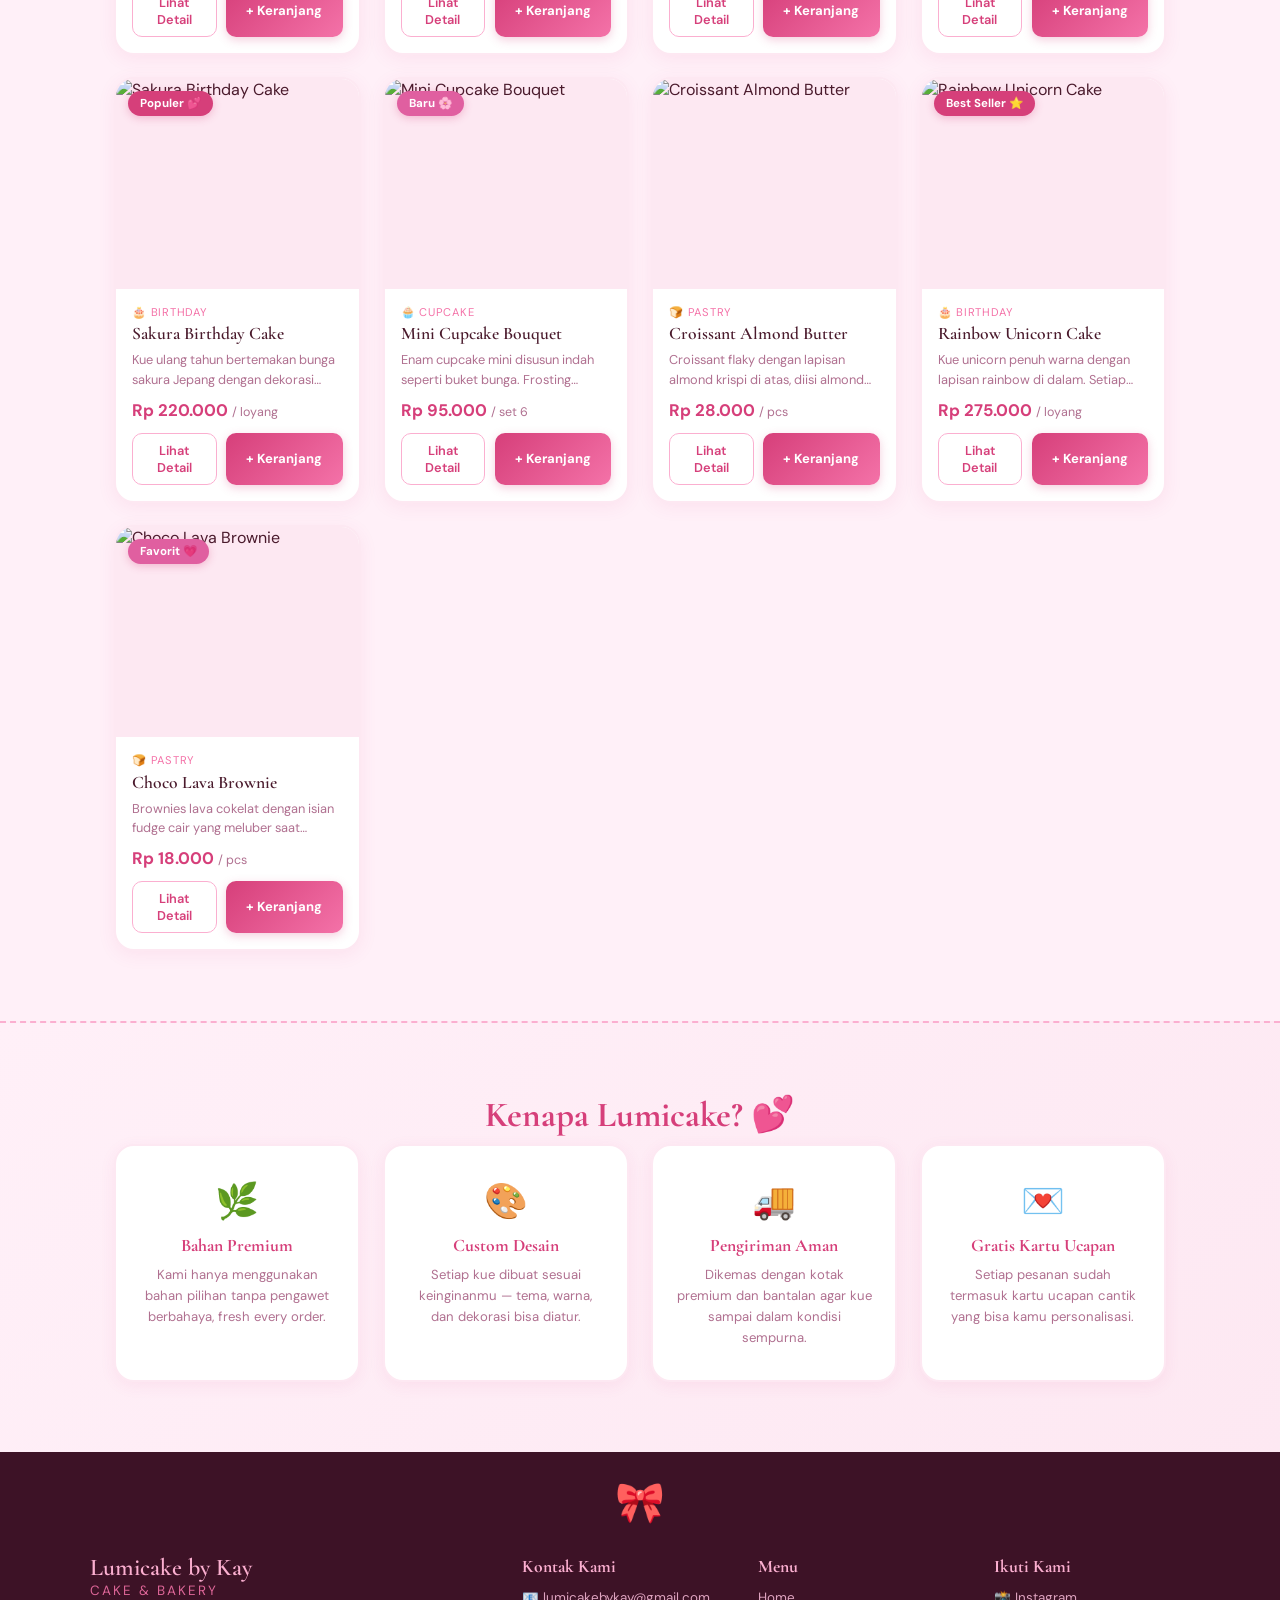
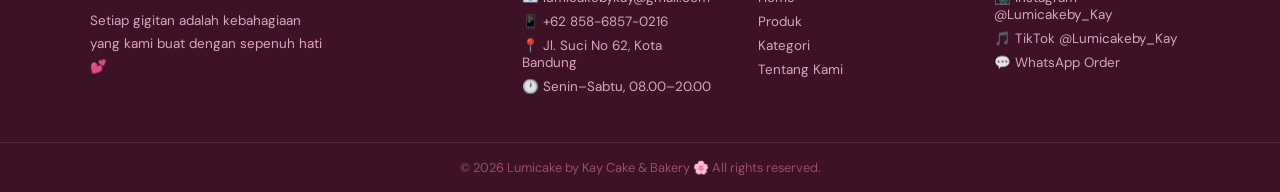
==== commit 6221bf02: "Rename index (1).html to index.html" ====
--- a/index.html
+++ b/index.html
@@ -73,7 +73,7 @@
       </div>
       <div class="hero-img-wrap">
         <div class="hero-img-blob">
-          <img src="images/lumicake.png" alt="Kue cantik dari Lumicake by Kay" />
+          <img src="lumicake.png" alt="Kue cantik dari Lumicake by Kay" />
         </div>
       </div>
     </div>
--- a/css/style.css
+++ b/css/style.css
@@ -0,0 +1,699 @@
+/* ============================================================
+   css/style.css — Lumicake by Kay 🌸
+   Base design oleh Kayla Adelia Putri
+   Extended dengan fitur e-commerce lengkap
+   ============================================================ */
+
+/* === VARIABLES === */
+:root {
+  --pink-deep:   #d63f7a;
+  --pink-mid:    #f472a8;
+  --pink-light:  #fbafd0;
+  --pink-pastel: #fde8f2;
+  --pink-pale:   #fff0f8;
+  --white:       #ffffff;
+  --brown:       #4a1a2c;
+  --gray:        #b07090;
+  --gray-light:  #f8f0f4;
+  --gray-border: #edd5e5;
+  --green:       #7cb48f;
+  --orange:      #e07b5a;
+  --shadow-sm:   0 2px 16px rgba(214,63,122,.10);
+  --shadow-md:   0 8px 30px rgba(214,63,122,.18);
+  --shadow-lg:   0 16px 50px rgba(214,63,122,.24);
+  --radius:      20px;
+  --radius-sm:   12px;
+  --transition:  .25s cubic-bezier(.4,0,.2,1);
+}
+
+/* === RESET & BASE === */
+*, *::before, *::after { box-sizing: border-box; margin: 0; padding: 0; }
+
+html { scroll-behavior: smooth; }
+
+body {
+  font-family: 'DM Sans', sans-serif;
+  background: var(--pink-pale);
+  color: var(--brown);
+  overflow-x: hidden;
+}
+
+.container { max-width: 1100px; margin: 0 auto; padding: 0 24px; }
+.hidden { display: none !important; }
+img { display: block; max-width: 100%; height: auto; }
+a { color: inherit; text-decoration: none; }
+button { cursor: pointer; font-family: inherit; border: none; background: none; }
+
+/* === HEADER === */
+#header {
+  background: var(--white);
+  border-bottom: 2px solid var(--pink-light);
+  position: sticky; top: 0; z-index: 500;
+  box-shadow: var(--shadow-sm);
+  transition: box-shadow var(--transition);
+}
+#header.scrolled { box-shadow: var(--shadow-md); }
+
+.header-inner {
+  display: flex; align-items: center; justify-content: space-between;
+  padding: 14px 0;
+}
+
+.logo { display: flex; align-items: center; gap: 12px; }
+.logo-icon { font-size: 1.7rem; animation: wiggle 2.5s infinite; display: inline-block; }
+.logo-text {
+  font-family: 'Cormorant Garamond', serif;
+  font-size: 1.5rem; font-weight: 600;
+  color: var(--pink-deep); display: block; line-height: 1;
+}
+.logo-tagline {
+  font-size: .72rem; color: var(--pink-mid);
+  letter-spacing: 2px; text-transform: uppercase; display: block;
+}
+
+.nav-list { list-style: none; display: flex; align-items: center; gap: 24px; }
+.nav-list a {
+  color: var(--brown); font-size: .92rem; font-weight: 500;
+  transition: color var(--transition); position: relative;
+}
+.nav-list a::after {
+  content: ''; position: absolute; bottom: -3px; left: 0; right: 0;
+  height: 2px; background: var(--pink-mid); transform: scaleX(0);
+  transition: transform var(--transition); border-radius: 2px;
+}
+.nav-list a:hover { color: var(--pink-deep); }
+.nav-list a:hover::after { transform: scaleX(1); }
+
+.nav-cart {
+  display: flex; align-items: center; gap: 6px;
+  background: var(--pink-pastel); padding: 7px 16px;
+  border-radius: 30px; color: var(--pink-deep);
+  border: 1.5px solid var(--pink-light);
+  font-size: .9rem; font-weight: 600;
+  transition: background var(--transition), color var(--transition);
+}
+.nav-cart:hover { background: var(--pink-deep); color: var(--white); }
+
+.cart-badge {
+  background: var(--pink-deep); color: var(--white);
+  border-radius: 50%; width: 22px; height: 22px;
+  display: inline-flex; align-items: center; justify-content: center;
+  font-size: .75rem; font-weight: 700; transition: background var(--transition);
+}
+.nav-cart:hover .cart-badge { background: var(--white); color: var(--pink-deep); }
+
+.nav-toggle { display: none; font-size: 1.5rem; color: var(--pink-deep); padding: .3rem; }
+
+/* === HERO === */
+.hero {
+  min-height: 560px;
+  background: linear-gradient(135deg, #ffe0ef 0%, #ffd6ec 40%, #ffe8f4 100%);
+  position: relative; overflow: hidden;
+}
+.hero::before {
+  content: '';
+  position: absolute; inset: 0;
+  background: radial-gradient(circle at 70% 50%, rgba(255,182,218,.4) 0%, transparent 60%);
+  pointer-events: none;
+}
+
+.hero-container {
+  display: flex; align-items: center; justify-content: space-between;
+  gap: 3rem; padding: 70px 0 60px; position: relative;
+}
+
+/* floating decos */
+.hero-deco {
+  position: absolute; font-size: 2rem;
+  animation: floatDeco 4s ease-in-out infinite;
+  user-select: none; pointer-events: none; opacity: .6;
+}
+.deco-1 { top: 12%; left: 5%;  animation-delay: 0s;    font-size: 1.6rem; }
+.deco-2 { top: 70%; left: 10%; animation-delay: .8s;   font-size: 2.2rem; }
+.deco-3 { top: 8%;  right: 8%; animation-delay: 1.2s;  font-size: 1.8rem; }
+.deco-4 { bottom: 12%; left: 40%; animation-delay: .4s; font-size: 1.5rem; }
+.deco-5 { top: 40%; left: 2%;  animation-delay: 1.8s;  font-size: 1.4rem; }
+
+.hero-content { flex: 1; max-width: 500px; animation: fadeInLeft .8s ease both; }
+
+.hero-sub {
+  font-size: .85rem; color: var(--pink-deep);
+  letter-spacing: 2px; margin-bottom: 16px; font-weight: 500;
+}
+.hero-content h1 {
+  font-family: 'Cormorant Garamond', serif;
+  font-size: clamp(2.2rem, 4.5vw, 3.2rem); line-height: 1.15;
+  color: var(--brown); margin-bottom: 18px;
+}
+.hero-content h1 em { color: var(--pink-mid); font-style: italic; }
+.hero-content h1 span { color: var(--pink-deep); }
+.hero-desc { color: var(--gray); font-size: 1rem; line-height: 1.7; margin-bottom: 28px; }
+
+.hero-cta { display: flex; gap: 1rem; flex-wrap: wrap; margin-bottom: 2.5rem; }
+
+.btn-hero {
+  display: inline-block;
+  background: linear-gradient(135deg, var(--pink-deep), var(--pink-mid));
+  color: var(--white); padding: 13px 30px; border-radius: 50px;
+  font-weight: 700; font-size: .95rem;
+  box-shadow: 0 6px 20px rgba(214,63,122,.35);
+  transition: transform var(--transition), box-shadow var(--transition);
+}
+.btn-hero:hover { transform: translateY(-3px); box-shadow: 0 10px 28px rgba(214,63,122,.45); }
+
+.btn-hero-outline {
+  display: inline-block;
+  border: 2px solid var(--pink-deep); color: var(--pink-deep);
+  padding: 11px 26px; border-radius: 50px;
+  font-weight: 600; font-size: .95rem;
+  transition: all var(--transition);
+}
+.btn-hero-outline:hover { background: var(--pink-deep); color: var(--white); }
+
+.hero-stats { display: flex; gap: 2rem; }
+.stat span {
+  font-family: 'Cormorant Garamond', serif;
+  font-size: 1.8rem; color: var(--pink-deep); font-weight: 600; display: block;
+}
+.stat p { font-size: .75rem; color: var(--gray); }
+
+.hero-img-wrap { flex-shrink: 0; animation: fadeInRight .8s ease .2s both; }
+.hero-img-blob {
+  width: 320px; height: 320px;
+  border-radius: 60% 40% 55% 45% / 50% 60% 40% 50%;
+  overflow: hidden;
+  border: 6px solid rgba(255,255,255,.8);
+  box-shadow: var(--shadow-lg);
+  animation: blobMorph 6s ease-in-out infinite;
+}
+.hero-img-blob img { width: 100%; height: 100%; object-fit: cover; }
+
+/* === SECTION TITLES === */
+.section-title {
+  font-family: 'Cormorant Garamond', serif;
+  font-size: clamp(1.7rem, 3.5vw, 2.2rem); color: var(--pink-deep);
+  text-align: center; margin-bottom: 8px;
+}
+.section-sub { text-align: center; color: var(--gray); margin-bottom: 40px; font-size: .95rem; }
+
+/* === KATEGORI === */
+.kategori-section {
+  background: var(--white); padding: 60px 0;
+  border-top: 2px dashed var(--pink-light);
+  border-bottom: 2px dashed var(--pink-light);
+}
+.kategori-grid {
+  display: flex; gap: 12px; flex-wrap: wrap;
+  justify-content: center; margin-top: 24px;
+}
+.kategori-card {
+  background: var(--pink-pastel);
+  border: 2px solid var(--pink-light);
+  color: var(--pink-deep); text-align: center;
+  padding: 12px 22px; border-radius: 50px;
+  font-weight: 700; font-size: .88rem; white-space: nowrap;
+  cursor: pointer; transition: background var(--transition), transform var(--transition), box-shadow var(--transition);
+}
+.kategori-card:hover, .kategori-card.active {
+  background: var(--pink-deep); color: var(--white);
+  border-color: var(--pink-deep);
+  transform: translateY(-3px);
+  box-shadow: 0 6px 18px rgba(214,63,122,.3);
+}
+
+/* === PRODUK SECTION === */
+.produk-section { padding: 70px 0; }
+
+/* --- Filter Bar --- */
+.filter-bar {
+  display: flex; gap: 1rem; align-items: center; flex-wrap: wrap;
+  background: var(--white); padding: 1.2rem 1.5rem;
+  border-radius: var(--radius); border: 2px solid var(--pink-pastel);
+  box-shadow: var(--shadow-sm); margin-bottom: 2.5rem;
+}
+
+.search-wrap {
+  display: flex; align-items: center; gap: .5rem;
+  background: var(--pink-pale); border-radius: 50px;
+  padding: .5rem 1.1rem; flex: 1; min-width: 180px;
+  border: 1.5px solid var(--pink-pastel);
+  transition: border-color var(--transition);
+}
+.search-wrap:focus-within { border-color: var(--pink-mid); }
+.search-icon { font-size: .95rem; }
+.search-wrap input {
+  border: none; background: none; outline: none; width: 100%;
+  font-family: inherit; font-size: .9rem; color: var(--brown);
+}
+.search-wrap input::placeholder { color: var(--gray); }
+
+.filter-sort { display: flex; align-items: center; gap: .5rem; font-size: .85rem; color: var(--brown); }
+.filter-sort select {
+  border: 1.5px solid var(--gray-border); border-radius: 10px;
+  padding: .45rem .75rem; font-family: inherit; font-size: .85rem;
+  color: var(--brown); background: var(--white); outline: none;
+  cursor: pointer; transition: border-color var(--transition);
+}
+.filter-sort select:focus { border-color: var(--pink-mid); }
+
+.filter-harga {
+  display: flex; flex-direction: column; gap: .3rem;
+  font-size: .82rem; color: var(--brown); min-width: 170px;
+}
+.filter-harga input[type=range] { accent-color: var(--pink-deep); cursor: pointer; width: 100%; }
+
+/* --- Produk Grid --- */
+.produk-grid {
+  display: grid;
+  grid-template-columns: repeat(auto-fill, minmax(240px, 1fr));
+  gap: 22px;
+}
+
+.produk-card {
+  background: var(--white);
+  border: 2px solid var(--pink-pastel);
+  border-radius: var(--radius); overflow: hidden;
+  box-shadow: 0 4px 18px rgba(214,63,122,.08);
+  transition: transform var(--transition), box-shadow var(--transition), border-color var(--transition);
+}
+.produk-card:hover {
+  transform: translateY(-6px);
+  box-shadow: var(--shadow-md);
+  border-color: var(--pink-light);
+}
+
+.produk-img {
+  position: relative; overflow: hidden; height: 210px;
+  cursor: pointer; background: var(--pink-pastel);
+}
+.produk-img img {
+  width: 100%; height: 100%; object-fit: cover;
+  transition: transform .4s ease;
+}
+.produk-card:hover .produk-img img { transform: scale(1.06); }
+
+.badge {
+  position: absolute; top: 12px; left: 12px;
+  background: var(--pink-deep); color: var(--white);
+  font-size: .72rem; font-weight: 700;
+  padding: 5px 12px; border-radius: 20px;
+  box-shadow: 0 2px 8px rgba(214,63,122,.3);
+}
+.badge.new  { background: #e05fa0; }
+.badge.sale { background: #b83273; }
+
+.produk-info { padding: 16px; }
+.produk-kategori {
+  font-size: .7rem; color: var(--pink-mid);
+  text-transform: uppercase; letter-spacing: .07em; margin-bottom: .3rem;
+}
+.produk-info h3 {
+  font-family: 'Cormorant Garamond', serif;
+  font-size: 1.1rem; font-weight: 600;
+  color: var(--brown); margin-bottom: 6px; cursor: pointer;
+  transition: color var(--transition);
+}
+.produk-info h3:hover { color: var(--pink-deep); }
+.produk-desc {
+  font-size: .8rem; color: var(--gray); margin-bottom: 10px;
+  line-height: 1.5;
+  display: -webkit-box; -webkit-line-clamp: 2; -webkit-box-orient: vertical; overflow: hidden;
+}
+.produk-harga {
+  font-size: 1.05rem; font-weight: 700; color: var(--pink-deep); margin-bottom: 12px;
+}
+.produk-harga span { font-size: .78rem; color: var(--gray); font-weight: 400; }
+
+.produk-actions { display: flex; gap: .6rem; }
+.btn-detail {
+  flex: 1; padding: .5rem; border-radius: 10px;
+  border: 1.5px solid var(--pink-light); color: var(--pink-deep);
+  font-size: .8rem; font-weight: 600;
+  transition: background var(--transition);
+}
+.btn-detail:hover { background: var(--pink-pastel); }
+.btn-cart {
+  flex: 1.5; padding: .5rem;
+  background: linear-gradient(135deg, var(--pink-deep), var(--pink-mid));
+  color: var(--white); border-radius: 10px;
+  font-size: .82rem; font-weight: 700;
+  box-shadow: 0 3px 10px rgba(214,63,122,.25);
+  transition: opacity var(--transition), transform var(--transition);
+}
+.btn-cart:hover { opacity: .88; transform: scale(.98); }
+
+.no-produk { text-align: center; color: var(--gray); margin-top: 2rem; font-size: .95rem; }
+
+/* === TENTANG / VALUE PROP === */
+.tentang-section {
+  padding: 70px 0;
+  background: linear-gradient(135deg, #fff0f8, var(--pink-pastel));
+  border-top: 2px dashed var(--pink-light);
+}
+.tentang-grid {
+  display: grid; grid-template-columns: repeat(auto-fit, minmax(210px, 1fr));
+  gap: 1.4rem;
+}
+.tentang-card {
+  background: var(--white); border-radius: var(--radius);
+  padding: 2rem 1.4rem; text-align: center;
+  border: 2px solid var(--pink-pastel);
+  box-shadow: 0 4px 16px rgba(214,63,122,.07);
+  transition: transform var(--transition), box-shadow var(--transition);
+}
+.tentang-card:hover { transform: translateY(-4px); box-shadow: var(--shadow-md); }
+.tentang-card span { font-size: 2.2rem; display: block; margin-bottom: .7rem; }
+.tentang-card h3 {
+  font-family: 'Cormorant Garamond', serif;
+  font-size: 1.1rem; color: var(--pink-deep); margin-bottom: .5rem;
+}
+.tentang-card p { font-size: .82rem; color: var(--gray); line-height: 1.6; }
+
+/* === NOTIFIKASI TOAST === */
+.notif {
+  position: fixed; bottom: 28px; left: 50%; transform: translateX(-50%);
+  background: linear-gradient(135deg, var(--pink-deep), var(--pink-mid));
+  color: var(--white); padding: 13px 26px;
+  border-radius: 50px; font-weight: 700; font-size: .88rem;
+  box-shadow: var(--shadow-md); z-index: 9999;
+  white-space: nowrap; animation: slideUp .3s ease;
+}
+.notif.hidden { display: none !important; }
+
+/* === MODAL DETAIL PRODUK === */
+.modal-overlay {
+  position: fixed; inset: 0;
+  background: rgba(74,26,44,.55);
+  z-index: 800; display: flex; align-items: center; justify-content: center;
+  padding: 1rem; backdrop-filter: blur(5px);
+}
+
+.modal-box {
+  background: var(--white); border-radius: var(--radius);
+  display: flex; overflow: hidden;
+  max-width: 780px; width: 100%; max-height: 90vh;
+  box-shadow: var(--shadow-lg); position: relative;
+  animation: fadeInUp .3s ease;
+}
+
+.modal-close {
+  position: absolute; top: 12px; right: 12px; z-index: 10;
+  width: 32px; height: 32px; border-radius: 50%;
+  background: var(--pink-pastel); color: var(--brown);
+  font-size: 1.3rem; display: flex; align-items: center; justify-content: center;
+  transition: background var(--transition);
+}
+.modal-close:hover { background: var(--pink-light); }
+
+.modal-img {
+  flex: 1; min-height: 320px; position: relative; background: var(--pink-pastel);
+  overflow: hidden;
+}
+.modal-img img { width: 100%; height: 100%; object-fit: cover; }
+.modal-img .badge { top: 14px; left: 14px; }
+
+.modal-info {
+  flex: 1; padding: 2.2rem 1.8rem;
+  display: flex; flex-direction: column; gap: .6rem;
+  overflow-y: auto;
+}
+.modal-kategori { font-size: .72rem; color: var(--pink-mid); text-transform: uppercase; letter-spacing: .08em; }
+.modal-info h2 {
+  font-family: 'Cormorant Garamond', serif;
+  font-size: 1.65rem; color: var(--brown);
+}
+.modal-desc { font-size: .85rem; color: var(--gray); line-height: 1.65; }
+.modal-harga { font-size: 1.4rem; font-weight: 700; color: var(--pink-deep); }
+
+.modal-qty {
+  display: flex; align-items: center; gap: .8rem; margin-top: .3rem;
+}
+.modal-qty button {
+  width: 34px; height: 34px; border-radius: 50%;
+  background: var(--pink-pastel); color: var(--pink-deep);
+  font-size: 1.2rem; font-weight: 700; transition: background var(--transition);
+  display: flex; align-items: center; justify-content: center;
+}
+.modal-qty button:hover { background: var(--pink-light); }
+.modal-qty span { font-size: 1.1rem; font-weight: 700; color: var(--brown); min-width: 24px; text-align: center; }
+
+.btn-cart-modal {
+  margin-top: auto; padding: .9rem 1.5rem; border-radius: 50px;
+  background: linear-gradient(135deg, var(--pink-deep), var(--pink-mid));
+  color: var(--white); font-weight: 700; font-size: .95rem;
+  box-shadow: 0 4px 16px rgba(214,63,122,.35);
+  transition: opacity var(--transition), transform var(--transition);
+}
+.btn-cart-modal:hover { opacity: .88; transform: translateY(-2px); }
+
+/* === CART SIDEBAR === */
+.cart-overlay {
+  position: fixed; inset: 0;
+  background: rgba(74,26,44,.4);
+  z-index: 850; backdrop-filter: blur(2px);
+}
+
+.cart-sidebar {
+  position: fixed; top: 0; right: 0; bottom: 0;
+  width: min(390px, 100vw); background: var(--white);
+  z-index: 900; display: flex; flex-direction: column;
+  box-shadow: var(--shadow-lg);
+  animation: slideFromRight .3s ease;
+}
+
+.cart-header {
+  display: flex; align-items: center; justify-content: space-between;
+  padding: 1.2rem 1.4rem; border-bottom: 2px solid var(--pink-pastel);
+  background: var(--pink-pale);
+}
+.cart-header h2 {
+  font-family: 'Cormorant Garamond', serif;
+  font-size: 1.25rem; color: var(--brown);
+}
+.cart-header button { font-size: 1.5rem; color: var(--gray); transition: color var(--transition); }
+.cart-header button:hover { color: var(--pink-deep); }
+
+.cart-items { flex: 1; overflow-y: auto; padding: 1.2rem 1.4rem; display: flex; flex-direction: column; gap: 1rem; }
+.cart-empty { text-align: center; color: var(--gray); font-size: .88rem; line-height: 1.8; margin-top: 2rem; }
+
+.cart-item {
+  display: flex; gap: .8rem; align-items: flex-start;
+  padding-bottom: 1rem; border-bottom: 1px solid var(--pink-pale);
+}
+.cart-item img {
+  width: 62px; height: 62px; border-radius: var(--radius-sm);
+  object-fit: cover; flex-shrink: 0; border: 2px solid var(--pink-pastel);
+}
+.cart-item-info { flex: 1; }
+.cart-item-nama { font-size: .86rem; font-weight: 700; color: var(--brown); margin-bottom: .2rem; }
+.cart-item-harga { font-size: .76rem; color: var(--gray); margin-bottom: .45rem; }
+.cart-item-qty { display: flex; align-items: center; gap: .4rem; }
+.cart-item-qty button {
+  width: 26px; height: 26px; border-radius: 50%;
+  background: var(--pink-pastel); color: var(--pink-deep);
+  font-size: 1rem; display: flex; align-items: center; justify-content: center;
+  transition: background var(--transition);
+}
+.cart-item-qty button:hover { background: var(--pink-light); }
+.cart-item-qty span { font-size: .85rem; font-weight: 700; min-width: 20px; text-align: center; }
+.btn-hapus { font-size: .88rem; color: #c0392b; padding: 0 .2rem; transition: opacity var(--transition); }
+.btn-hapus:hover { opacity: .7; }
+.cart-item-total { font-size: .88rem; font-weight: 700; color: var(--pink-deep); flex-shrink: 0; }
+
+.cart-footer {
+  padding: 1.2rem 1.4rem;
+  border-top: 2px solid var(--pink-pastel);
+  background: var(--pink-pale);
+}
+.cart-summary { margin-bottom: 1rem; display: flex; flex-direction: column; gap: .4rem; }
+.summary-row { display: flex; justify-content: space-between; font-size: .86rem; color: var(--gray); }
+.summary-row.total {
+  font-weight: 700; font-size: 1rem; color: var(--brown);
+  padding-top: .4rem; border-top: 1.5px solid var(--gray-border); margin-top: .3rem;
+}
+
+.btn-checkout {
+  width: 100%; padding: .9rem; border-radius: 50px;
+  background: linear-gradient(135deg, var(--pink-deep), var(--pink-mid));
+  color: var(--white); font-weight: 700; font-size: .93rem;
+  margin-bottom: .6rem;
+  box-shadow: 0 4px 16px rgba(214,63,122,.3);
+  transition: opacity var(--transition), transform var(--transition);
+}
+.btn-checkout:hover { opacity: .88; transform: translateY(-1px); }
+
+.btn-clear {
+  width: 100%; padding: .55rem; border-radius: 50px;
+  border: 1.5px solid var(--gray-border); color: var(--gray);
+  font-size: .8rem; transition: all var(--transition);
+}
+.btn-clear:hover { border-color: #c0392b; color: #c0392b; }
+
+/* === CHECKOUT PAGE === */
+.checkout-section {
+  padding: 4rem 0 5rem; min-height: 80vh; background: var(--pink-pale);
+}
+
+.btn-back {
+  display: inline-flex; align-items: center; gap: .4rem;
+  color: var(--pink-deep); font-size: .88rem; font-weight: 600;
+  margin-bottom: 1.5rem; transition: gap var(--transition);
+}
+.btn-back:hover { gap: .7rem; }
+
+.checkout-grid {
+  display: grid; grid-template-columns: 1fr 360px;
+  gap: 2rem; align-items: start;
+}
+
+.checkout-form, .order-summary {
+  background: var(--white); border-radius: var(--radius);
+  padding: 2rem; border: 2px solid var(--pink-pastel);
+  box-shadow: 0 4px 18px rgba(214,63,122,.07);
+}
+.checkout-form h3, .order-summary h3 {
+  font-family: 'Cormorant Garamond', serif;
+  font-size: 1.2rem; color: var(--pink-deep); margin-bottom: 1.3rem;
+  padding-bottom: .7rem; border-bottom: 2px dashed var(--pink-pastel);
+}
+
+.form-group { margin-bottom: 1.1rem; }
+.form-group label { display: block; font-size: .83rem; font-weight: 600; color: var(--brown); margin-bottom: .4rem; }
+.form-group input, .form-group textarea {
+  width: 100%; padding: .7rem 1rem;
+  border: 1.5px solid var(--gray-border); border-radius: var(--radius-sm);
+  font-family: inherit; font-size: .88rem; color: var(--brown);
+  background: var(--white); outline: none; resize: vertical;
+  transition: border-color var(--transition);
+}
+.form-group input:focus, .form-group textarea:focus { border-color: var(--pink-mid); }
+.form-error { display: none; color: #c0392b; font-size: .76rem; margin-top: .3rem; }
+
+.payment-options { display: flex; flex-direction: column; gap: .7rem; margin-top: .5rem; }
+.payment-card {
+  display: flex; align-items: center; gap: 1rem;
+  border: 1.5px solid var(--gray-border); border-radius: var(--radius-sm);
+  padding: .85rem 1.1rem; cursor: pointer;
+  transition: border-color var(--transition), background var(--transition);
+}
+.payment-card:has(input:checked) { border-color: var(--pink-deep); background: var(--pink-pale); }
+.payment-card input[type=radio] { accent-color: var(--pink-deep); }
+.payment-info strong { display: block; font-size: .88rem; color: var(--brown); margin-bottom: .1rem; }
+.payment-info p { font-size: .76rem; color: var(--gray); }
+
+.checkout-item {
+  display: flex; gap: .8rem; align-items: center;
+  padding: .7rem 0; border-bottom: 1px solid var(--pink-pale); font-size: .83rem;
+}
+.checkout-item img { width: 48px; height: 48px; border-radius: 8px; object-fit: cover; flex-shrink: 0; }
+.checkout-item div { flex: 1; }
+.checkout-item div p:first-child { font-weight: 700; color: var(--brown); margin-bottom: .15rem; }
+.checkout-item div p:last-child { color: var(--gray); }
+.checkout-item > p { font-weight: 700; color: var(--pink-deep); flex-shrink: 0; }
+
+.checkout-totals { margin: 1.1rem 0; display: flex; flex-direction: column; gap: .4rem; }
+
+.btn-pay {
+  width: 100%; padding: 1rem; border-radius: 50px;
+  background: linear-gradient(135deg, var(--pink-deep), var(--pink-mid));
+  color: var(--white); font-weight: 700; font-size: 1rem;
+  margin-top: .5rem;
+  box-shadow: 0 6px 20px rgba(214,63,122,.4);
+  transition: opacity var(--transition), transform var(--transition);
+}
+.btn-pay:hover { opacity: .88; transform: translateY(-2px); }
+
+.secure-note { text-align: center; font-size: .76rem; color: var(--gray); margin-top: .8rem; }
+
+/* === SUCCESS MODAL === */
+.success-box {
+  flex-direction: column; align-items: center; text-align: center;
+  padding: 3rem 2rem; max-width: 400px;
+}
+.success-icon { font-size: 4rem; margin-bottom: 1rem; animation: bounce .6s ease; }
+.success-box h2 { font-family: 'Cormorant Garamond', serif; font-size: 1.8rem; color: var(--brown); margin-bottom: .8rem; }
+.success-box p { font-size: .88rem; color: var(--gray); margin-bottom: .4rem; line-height: 1.6; }
+.order-id { font-weight: 700; color: var(--pink-deep); font-size: 1rem; margin: .5rem 0 1.5rem; }
+
+/* === FOOTER === */
+#footer { background: #3d1226; color: #f5b8d5; }
+.footer-top { text-align: center; padding: 24px 0 0; }
+.footer-bow { font-size: 2.5rem; animation: wiggle 2.5s infinite; display: inline-block; }
+
+.footer-inner {
+  display: grid; grid-template-columns: 2fr 1fr 1fr 1fr;
+  gap: 2.5rem; padding: 28px 0 40px;
+}
+.footer-brand .logo-text { color: var(--pink-light); }
+.footer-brand .logo-tagline { color: var(--pink-mid); margin-bottom: 10px; }
+.footer-brand p { font-size: .86rem; line-height: 1.7; max-width: 240px; }
+
+#footer h4 {
+  color: var(--pink-light); font-family: 'Cormorant Garamond', serif;
+  font-size: 1.1rem; margin-bottom: 12px;
+}
+#footer p { margin-bottom: 7px; font-size: .84rem; opacity: .88; }
+#footer a { color: #f5b8d5; transition: color var(--transition); }
+#footer a:hover { color: var(--pink-light); }
+
+.footer-copy {
+  text-align: center; border-top: 1px solid rgba(255,255,255,.1);
+  padding: 16px; font-size: .8rem; color: #9a4d6e;
+}
+
+/* === ANIMASI === */
+@keyframes wiggle {
+  0%,100% { transform: rotate(-8deg); }
+  50%      { transform: rotate(8deg); }
+}
+@keyframes floatDeco {
+  0%,100% { transform: translateY(0) rotate(-5deg); }
+  50%      { transform: translateY(-14px) rotate(5deg); }
+}
+@keyframes blobMorph {
+  0%,100% { border-radius: 60% 40% 55% 45% / 50% 60% 40% 50%; }
+  33%      { border-radius: 45% 55% 40% 60% / 60% 40% 55% 45%; }
+  66%      { border-radius: 55% 45% 60% 40% / 40% 55% 45% 60%; }
+}
+@keyframes fadeInLeft  { from { opacity:0; transform: translateX(-30px); } to { opacity:1; transform: none; } }
+@keyframes fadeInRight { from { opacity:0; transform: translateX(30px);  } to { opacity:1; transform: none; } }
+@keyframes fadeInUp    { from { opacity:0; transform: translateY(20px);  } to { opacity:1; transform: none; } }
+@keyframes slideUp     { from { opacity:0; transform: translate(-50%,20px); } to { opacity:1; transform: translate(-50%,0); } }
+@keyframes slideFromRight { from { transform: translateX(100%); } to { transform: none; } }
+@keyframes bounce      { 0%,100% { transform: translateY(0); } 40% { transform: translateY(-16px); } 60% { transform: translateY(-8px); } }
+
+/* === RESPONSIVE === */
+@media (max-width: 1000px) {
+  .checkout-grid { grid-template-columns: 1fr; }
+  .footer-inner { grid-template-columns: 1fr 1fr; }
+}
+@media (max-width: 900px) {
+  .hero-container { flex-direction: column; text-align: center; padding: 50px 0 40px; }
+  .hero-content { max-width: 100%; order: 2; }
+  .hero-img-wrap { order: 1; }
+  .hero-img-blob { width: 250px; height: 250px; }
+  .hero-stats { justify-content: center; }
+  .hero-cta { justify-content: center; }
+  .modal-box { flex-direction: column; max-height: 88vh; overflow-y: auto; }
+  .modal-img { min-height: 200px; }
+}
+@media (max-width: 640px) {
+  .nav-list {
+    display: none; flex-direction: column;
+    position: absolute; top: 64px; left: 0; right: 0;
+    background: var(--white); padding: 1rem 1.5rem; gap: .7rem;
+    border-bottom: 2px solid var(--pink-pastel); z-index: 490;
+  }
+  .nav-list.open { display: flex; }
+  .nav-toggle { display: block; }
+  #mainNav { position: relative; }
+  .footer-inner { grid-template-columns: 1fr; gap: 1.4rem; }
+  .filter-bar { flex-direction: column; align-items: stretch; }
+  .hero-img-blob { width: 200px; height: 200px; }
+  .hero-content h1 { font-size: 2rem; }
+  .modal-info { padding: 1.3rem; }
+  .hero { padding: 0; }
+}
+@media (prefers-reduced-motion: reduce) {
+  *, *::before, *::after { animation-duration: .01ms !important; transition-duration: .01ms !important; }
+}
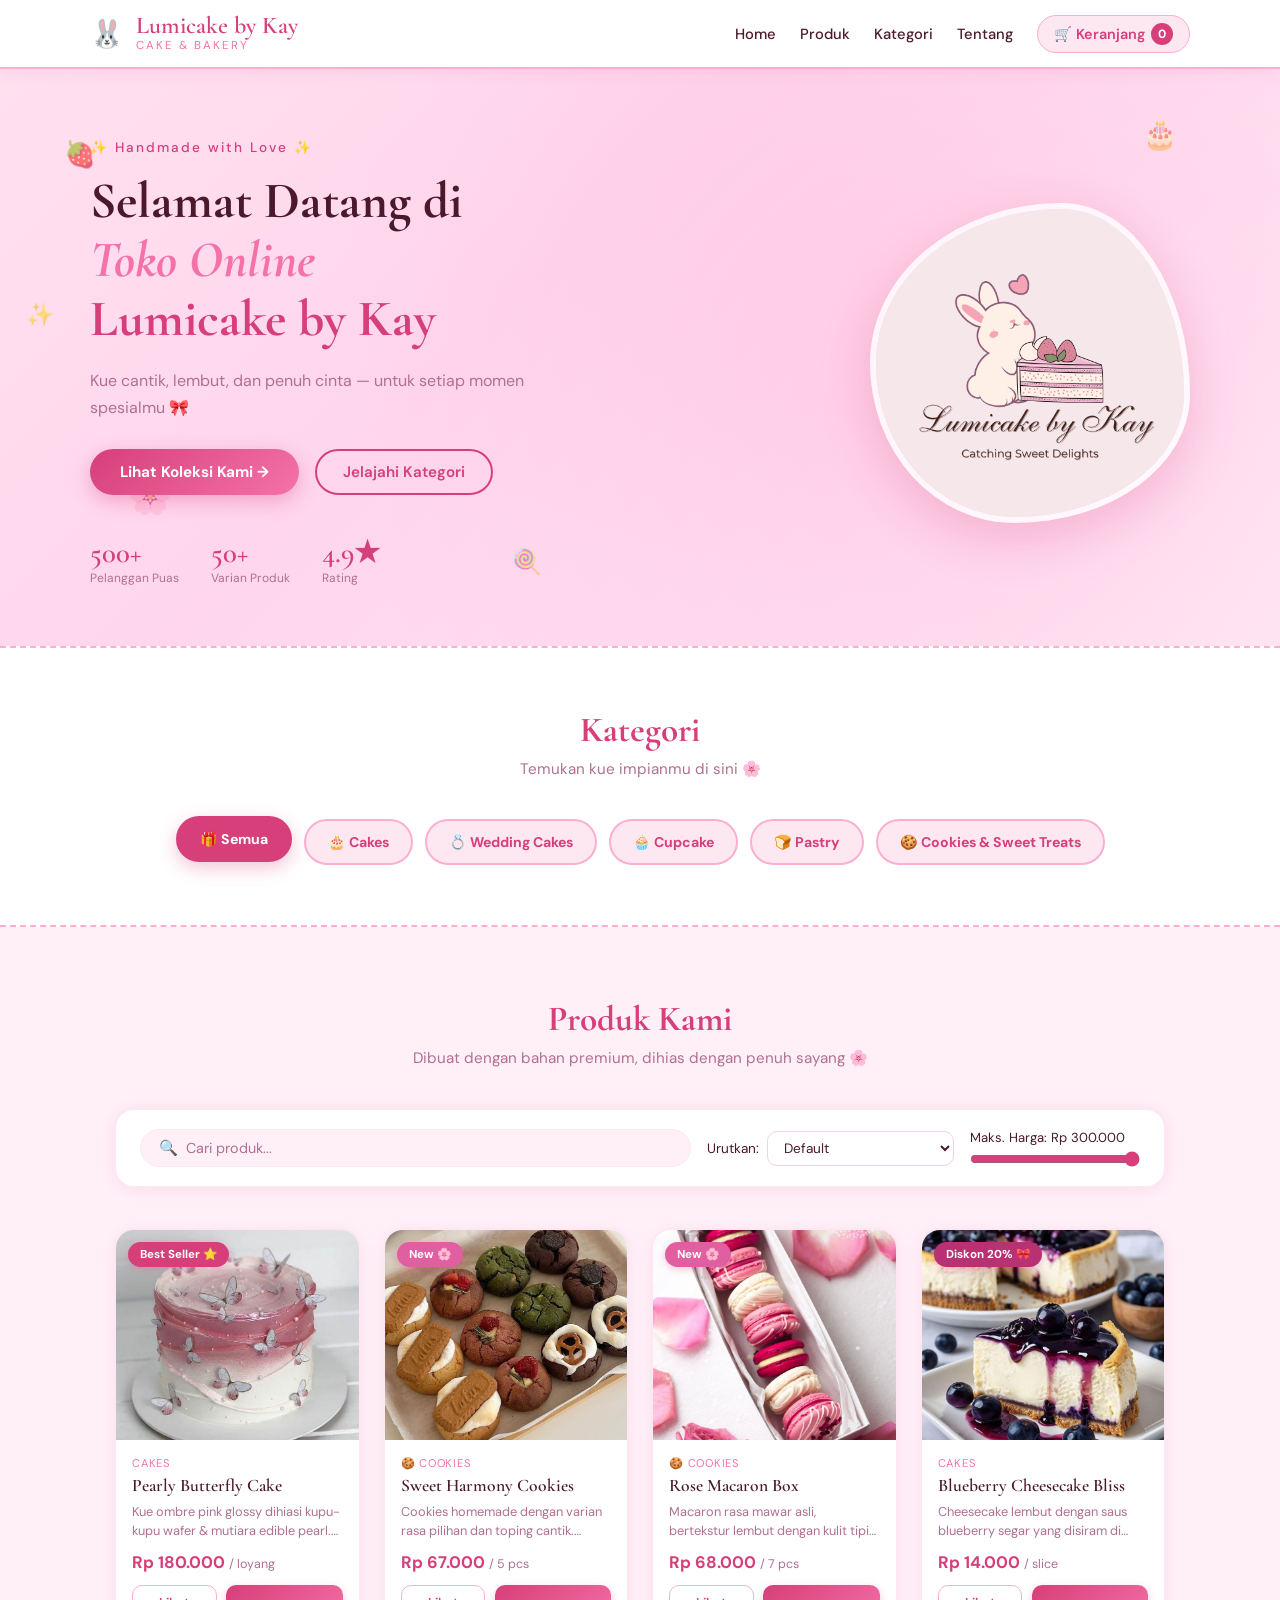
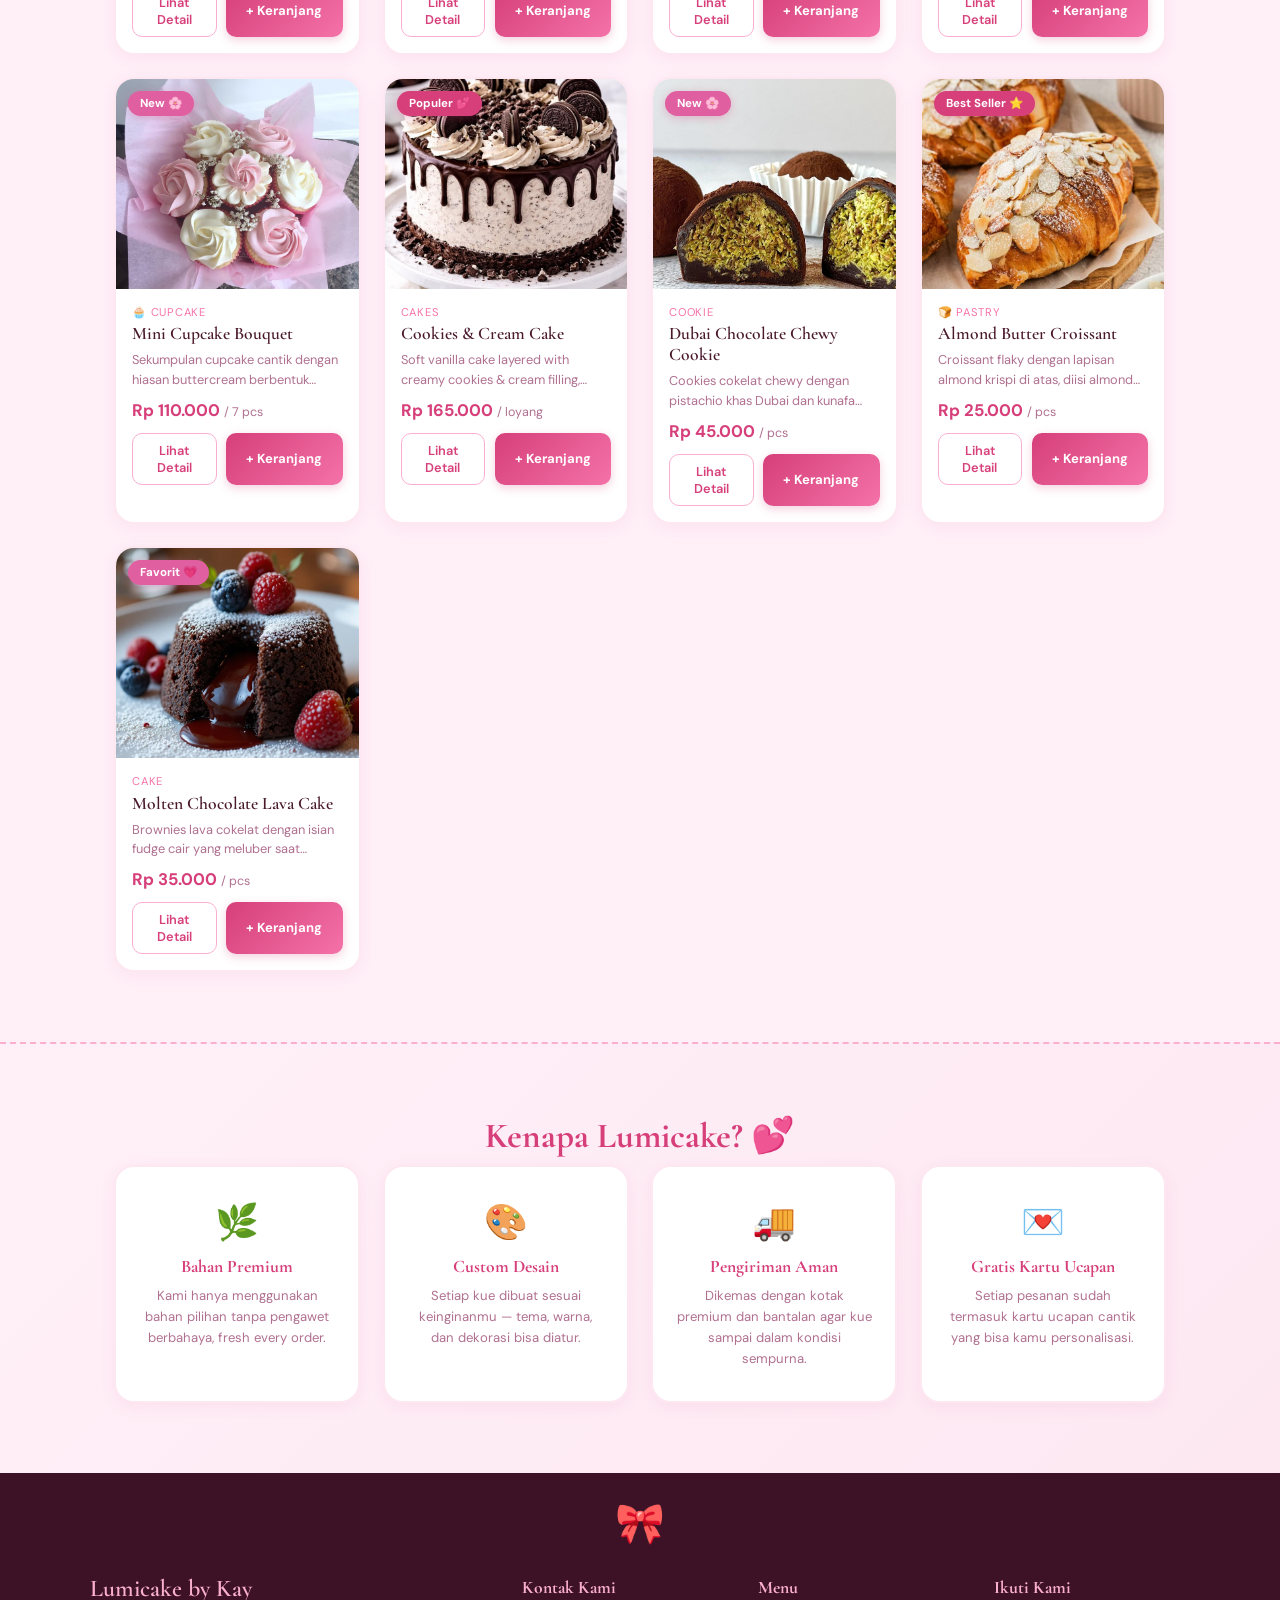
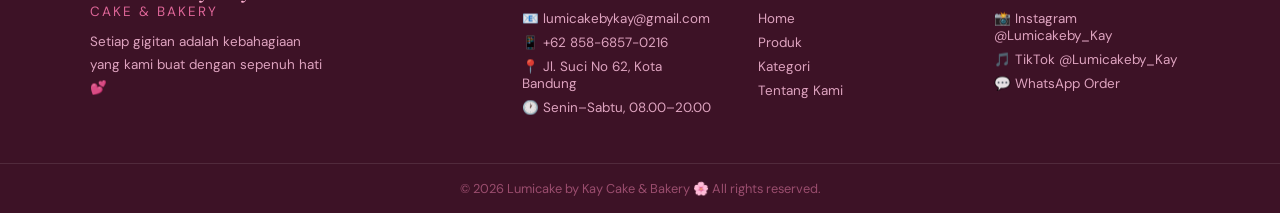
==== commit 170417d4: "Update index.html" ====
--- a/index.html
+++ b/index.html
@@ -86,11 +86,11 @@
       <p class="section-sub">Temukan kue impianmu di sini 🌸</p>
       <div class="kategori-grid">
         <button class="kategori-card active" data-filter="semua">🎁 Semua</button>
-        <button class="kategori-card" data-filter="birthday">🎂 Birthday Cake</button>
-        <button class="kategori-card" data-filter="wedding">💍 Wedding Cake</button>
+        <button class="kategori-card" data-filter="cakes">🎂 Cakes</button>
+        <button class="kategori-card" data-filter="wedding">💍 Wedding Cakes</button>
         <button class="kategori-card" data-filter="cupcake">🧁 Cupcake</button>
-        <button class="kategori-card" data-filter="pastry">🍞 Pastry & Roti</button>
-        <button class="kategori-card" data-filter="cookies">🍪 Cookies</button>
+        <button class="kategori-card" data-filter="pastry">🍞 Pastry</button>
+        <button class="kategori-card" data-filter="cookies">🍪 Cookies & Sweet Treats</button>
       </div>
     </div>
   </section>
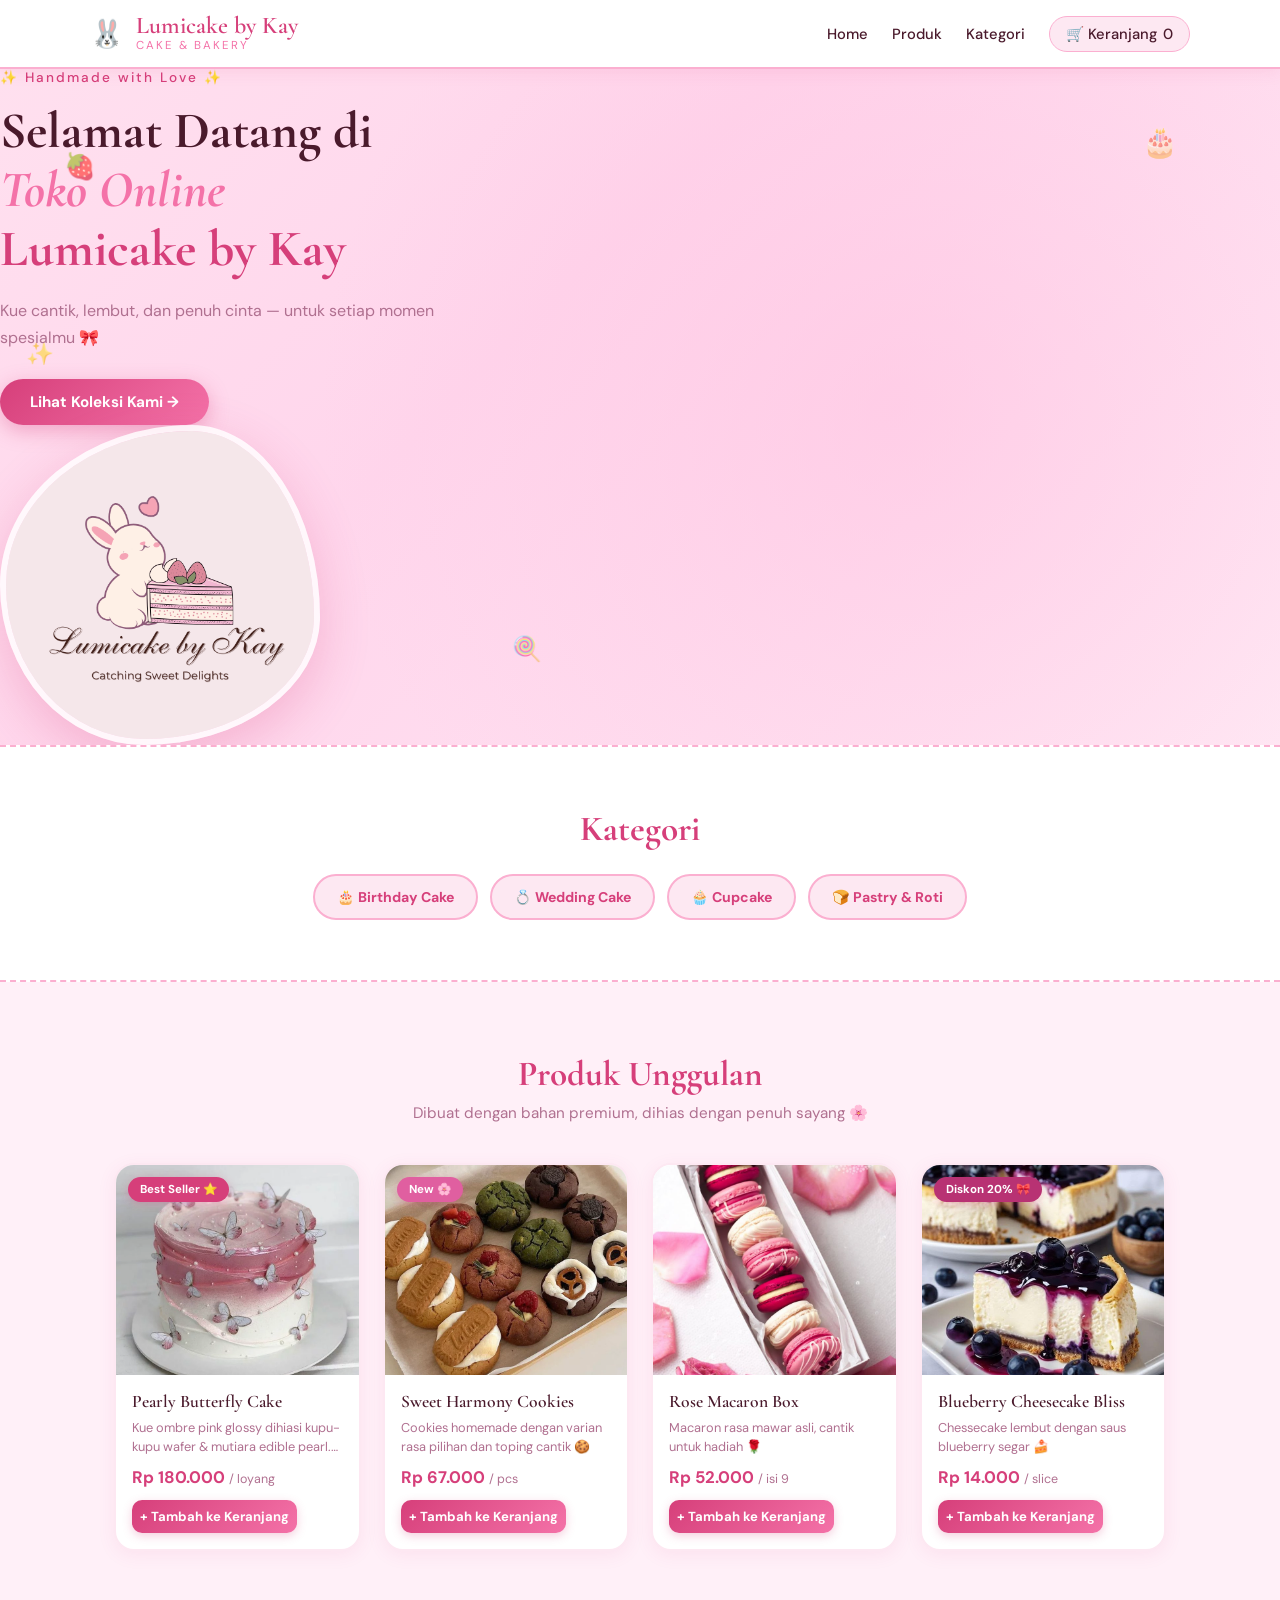
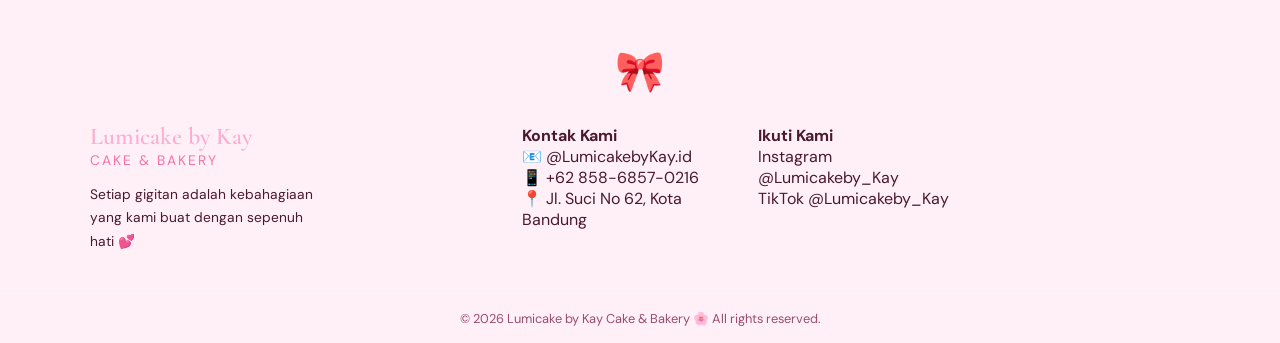
==== commit 9b8b3d69: "Rename index (2).html to index.html" ====
--- a/index.html
+++ b/index.html
@@ -4,25 +4,11 @@
   <meta charset="UTF-8" />
   <meta name="viewport" content="width=device-width, initial-scale=1.0" />
   <title>Lumicake by Kay — Cake & Bakery</title>
-  <meta name="description" content="Lumicake by Kay — Toko kue handmade premium di Bandung. Birthday cake, wedding cake, cupcake, dan pastry cantik untuk setiap momen spesialmu." />
-  <link rel="stylesheet" href="css/style.css" />
+  <link rel="stylesheet" href="style.css" />
   <link href="https://fonts.googleapis.com/css2?family=Cormorant+Garamond:ital,wght@0,400;0,600;1,400&family=DM+Sans:wght@300;400;500;700&display=swap" rel="stylesheet" />
-  <!-- Google Analytics (dummy) -->
-  <script async src="https://www.googletagmanager.com/gtag/js?id=G-LUMICAKE2026"></script>
-  <script>
-    window.dataLayer = window.dataLayer || [];
-    function gtag(){dataLayer.push(arguments);}
-    gtag('js', new Date());
-    gtag('config', 'G-LUMICAKE2026');
-    // Track events
-    function trackEvent(category, action, label) {
-      gtag('event', action, { event_category: category, event_label: label });
-    }
-  </script>
 </head>
 <body>
 
-  <!-- ===== HEADER ===== -->
   <header id="header">
     <div class="container header-inner">
       <div class="logo">
@@ -32,304 +18,149 @@
           <span class="logo-tagline">Cake & Bakery</span>
         </div>
       </div>
-      <button class="nav-toggle" id="navToggle" aria-label="Toggle menu">☰</button>
-      <nav id="mainNav">
+      <nav>
         <ul class="nav-list">
           <li><a href="#home">Home</a></li>
           <li><a href="#produk">Produk</a></li>
           <li><a href="#kategori">Kategori</a></li>
-          <li><a href="#tentang">Tentang</a></li>
-          <li>
-            <button class="nav-cart" id="cartBtn" aria-label="Buka keranjang">
-              🛒 Keranjang <span class="cart-badge" id="cart-count">0</span>
-            </button>
-          </li>
+          <li><a href="#keranjang" class="nav-cart">🛒 Keranjang <span id="cart-count">0</span></a></li>
         </ul>
       </nav>
     </div>
   </header>
 
-  <!-- ===== HERO ===== -->
-  <section id="home" class="hero">
-    <div class="hero-deco deco-1">🍓</div>
-    <div class="hero-deco deco-2">🌸</div>
-    <div class="hero-deco deco-3">🎂</div>
-    <div class="hero-deco deco-4">🍭</div>
-    <div class="hero-deco deco-5">✨</div>
-    <div class="container hero-container">
+  <main>
+
+    <section id="home" class="hero">
+      <div class="hero-deco deco-1">🍓</div>
+      <div class="hero-deco deco-2">🌸</div>
+      <div class="hero-deco deco-3">🎂</div>
+      <div class="hero-deco deco-4">🍭</div>
+      <div class="hero-deco deco-5">✨</div>
       <div class="hero-content">
         <p class="hero-sub">✨ Handmade with Love ✨</p>
         <h1>Selamat Datang di<br /><em>Toko Online</em><br /><span>Lumicake by Kay</span></h1>
         <p class="hero-desc">Kue cantik, lembut, dan penuh cinta — untuk setiap momen spesialmu 🎀</p>
-        <div class="hero-cta">
-          <a href="#produk" class="btn-hero">Lihat Koleksi Kami →</a>
-          <a href="#kategori" class="btn-hero-outline">Jelajahi Kategori</a>
-        </div>
-        <div class="hero-stats">
-          <div class="stat"><span>500+</span><p>Pelanggan Puas</p></div>
-          <div class="stat"><span>50+</span><p>Varian Produk</p></div>
-          <div class="stat"><span>4.9★</span><p>Rating</p></div>
-        </div>
+        <a href="#produk" class="btn-hero">Lihat Koleksi Kami →</a>
       </div>
       <div class="hero-img-wrap">
         <div class="hero-img-blob">
-          <img src="lumicake.png" alt="Kue cantik dari Lumicake by Kay" />
+          <img src="lumicake.png" alt="Kue cantik dari Amethyst Kay" />
         </div>
       </div>
-    </div>
-  </section>
+    </section>
 
-  <!-- ===== KATEGORI ===== -->
-  <section id="kategori" class="kategori-section">
-    <div class="container">
-      <h2 class="section-title">Kategori</h2>
-      <p class="section-sub">Temukan kue impianmu di sini 🌸</p>
-      <div class="kategori-grid">
-        <button class="kategori-card active" data-filter="semua">🎁 Semua</button>
-        <button class="kategori-card" data-filter="cakes">🎂 Cakes</button>
-        <button class="kategori-card" data-filter="wedding">💍 Wedding Cakes</button>
-        <button class="kategori-card" data-filter="cupcake">🧁 Cupcake</button>
-        <button class="kategori-card" data-filter="pastry">🍞 Pastry</button>
-        <button class="kategori-card" data-filter="cookies">🍪 Cookies & Sweet Treats</button>
-      </div>
-    </div>
-  </section>
-
-  <!-- ===== PRODUK ===== -->
-  <section id="produk" class="produk-section">
-    <div class="container">
-      <h2 class="section-title">Produk Kami</h2>
-      <p class="section-sub">Dibuat dengan bahan premium, dihias dengan penuh sayang 🌸</p>
-
-      <!-- Search & Filter Bar -->
-      <div class="filter-bar">
-        <div class="search-wrap">
-          <span class="search-icon">🔍</span>
-          <input type="text" id="searchInput" placeholder="Cari produk..." aria-label="Cari produk" />
-        </div>
-        <div class="filter-sort">
-          <label for="sortSelect">Urutkan:</label>
-          <select id="sortSelect">
-            <option value="default">Default</option>
-            <option value="harga-asc">Harga: Murah ke Mahal</option>
-            <option value="harga-desc">Harga: Mahal ke Murah</option>
-            <option value="nama-asc">Nama A–Z</option>
-          </select>
-        </div>
-        <div class="filter-harga">
-          <label for="maxHarga">Maks. Harga: <span id="hargaLabel">Rp 300.000</span></label>
-          <input type="range" id="maxHarga" min="10000" max="300000" step="5000" value="300000" />
+    <section id="kategori" class="kategori-section">
+      <div class="container">
+        <h2 class="section-title">Kategori</h2>
+        <div class="kategori-grid">
+          <div class="kategori-card">🎂 Birthday Cake</div>
+          <div class="kategori-card">💍 Wedding Cake</div>
+          <div class="kategori-card">🧁 Cupcake</div>
+          <div class="kategori-card">🍞 Pastry & Roti</div>
         </div>
       </div>
+    </section>
 
-      <!-- Product Grid -->
-      <div class="produk-grid" id="produkGrid">
-        <!-- Cards rendered by JS -->
-      </div>
-      <p class="no-produk hidden" id="noProduk">😔 Produk tidak ditemukan. Coba kata kunci lain.</p>
-    </div>
-  </section>
+    <section id="produk" class="produk-section">
+      <div class="container">
+        <h2 class="section-title">Produk Unggulan</h2>
+        <p class="section-sub">Dibuat dengan bahan premium, dihias dengan penuh sayang 🌸</p>
+        <div class="produk-grid">
 
-  <!-- ===== TENTANG / VALUE PROP ===== -->
-  <section id="tentang" class="tentang-section">
-    <div class="container">
-      <h2 class="section-title">Kenapa Lumicake? 💕</h2>
-      <div class="tentang-grid">
-        <div class="tentang-card">
-          <span>🌿</span>
-          <h3>Bahan Premium</h3>
-          <p>Kami hanya menggunakan bahan pilihan tanpa pengawet berbahaya, fresh every order.</p>
-        </div>
-        <div class="tentang-card">
-          <span>🎨</span>
-          <h3>Custom Desain</h3>
-          <p>Setiap kue dibuat sesuai keinginanmu — tema, warna, dan dekorasi bisa diatur.</p>
-        </div>
-        <div class="tentang-card">
-          <span>🚚</span>
-          <h3>Pengiriman Aman</h3>
-          <p>Dikemas dengan kotak premium dan bantalan agar kue sampai dalam kondisi sempurna.</p>
-        </div>
-        <div class="tentang-card">
-          <span>💌</span>
-          <h3>Gratis Kartu Ucapan</h3>
-          <p>Setiap pesanan sudah termasuk kartu ucapan cantik yang bisa kamu personalisasi.</p>
+          <article class="produk-card">
+            <div class="produk-img">
+              <img src="pearly butterfly.webp" alt="dream Cake lapis pink dengan hiasan kupu kupu" />
+              <span class="badge">Best Seller ⭐</span>
+            </div>
+            <div class="produk-info">
+              <h3>Pearly Butterfly Cake</h3>
+              <p class="produk-desc">Kue ombre pink glossy dihiasi kupu-kupu wafer & mutiara edible pearl. Cantik, elegan, dan cocok untuk momen spesialmu 🦋</p>
+              <p class="produk-harga">Rp 180.000 <span>/ loyang</span></p>
+              <button class="btn-cart" onclick="tambahKeranjang(this)">+ Tambah ke Keranjang</button>
+            </div>
+          </article>
+
+          <article class="produk-card">
+            <div class="produk-img">
+              <img src="sweet harmony cookies.webp" alt="sweet cookies" />
+              <span class="badge new">New 🌸</span>
+            </div>
+            <div class="produk-info">
+              <h3>Sweet Harmony Cookies</h3>
+              <p class="produk-desc">Cookies homemade dengan varian rasa pilihan dan toping cantik 🍪</p>
+              <p class="produk-harga">Rp 67.000 <span>/ pcs</span></p>
+              <button class="btn-cart" onclick="tambahKeranjang(this)">+ Tambah ke Keranjang</button>
+            </div>
+          </article>
+
+          <article class="produk-card">
+            <div class="produk-img">
+              <img src="rose macaron box.jpg" alt="Rose Macaron cantik berwarna pink pastel" />
+            </div>
+            <div class="produk-info">
+              <h3>Rose Macaron Box</h3>
+              <p class="produk-desc">Macaron rasa mawar asli, cantik untuk hadiah 🌹</p>
+              <p class="produk-harga">Rp 52.000 <span>/ isi 9</span></p>
+              <button class="btn-cart" onclick="tambahKeranjang(this)">+ Tambah ke Keranjang</button>
+            </div>
+          </article>
+
+          <article class="produk-card">
+            <div class="produk-img">
+              <img src="blueberry cheesecake.jpg" alt="Sakura Chiffon Cake lembut berwarna pink muda" />
+              <span class="badge sale">Diskon 20% 🎀</span>
+            </div>
+            <div class="produk-info">
+              <h3>Blueberry Cheesecake Bliss</h3>
+              <p class="produk-desc">Chessecake lembut dengan saus blueberry segar 🍰</p>
+              <p class="produk-harga">Rp 14.000 <span>/ slice</span></p>
+              <button class="btn-cart" onclick="tambahKeranjang(this)">+ Tambah ke Keranjang</button>
+            </div>
+          </article>
+
         </div>
       </div>
-    </div>
-  </section>
+    </section>
 
-  <!-- ===== NOTIF TOAST ===== -->
-  <div id="notif" class="notif hidden" role="alert" aria-live="polite"></div>
+    <div id="notif" class="notif hidden">🎀 Produk ditambahkan ke keranjang!</div>
 
-  <!-- ===== MODAL DETAIL PRODUK ===== -->
-  <div id="modalOverlay" class="modal-overlay hidden" role="dialog" aria-modal="true" aria-labelledby="modalNama">
-    <div class="modal-box">
-      <button class="modal-close" id="modalClose" aria-label="Tutup">&times;</button>
-      <div class="modal-img">
-        <img id="modalGambar" src="" alt="" />
-        <span id="modalBadge" class="badge"></span>
-      </div>
-      <div class="modal-info">
-        <p class="modal-kategori" id="modalKategori"></p>
-        <h2 id="modalNama"></h2>
-        <p class="modal-desc" id="modalDesc"></p>
-        <p class="modal-harga" id="modalHarga"></p>
-        <div class="modal-qty">
-          <button id="qtyMinus">−</button>
-          <span id="qtyValue">1</span>
-          <button id="qtyPlus">+</button>
-        </div>
-        <button class="btn-cart-modal" id="modalAddCart">+ Tambah ke Keranjang</button>
-      </div>
-    </div>
-  </div>
+  </main>
 
-  <!-- ===== SIDEBAR KERANJANG ===== -->
-  <div id="cartOverlay" class="cart-overlay hidden"></div>
-  <aside id="cartSidebar" class="cart-sidebar hidden" aria-label="Keranjang belanja">
-    <div class="cart-header">
-      <h2>🛒 Keranjang Belanja</h2>
-      <button id="cartClose" aria-label="Tutup keranjang">&times;</button>
-    </div>
-    <div class="cart-items" id="cartItems">
-      <p class="cart-empty">Keranjangmu masih kosong 🥺<br/>Yuk pilih kue yang kamu suka!</p>
-    </div>
-    <div class="cart-footer" id="cartFooter">
-      <div class="cart-summary">
-        <div class="summary-row"><span>Subtotal</span><span id="cartSubtotal">Rp 0</span></div>
-        <div class="summary-row"><span>Ongkir</span><span id="cartOngkir">Rp 15.000</span></div>
-        <div class="summary-row total"><span>Total</span><span id="cartTotal">Rp 0</span></div>
-      </div>
-      <button class="btn-checkout" id="btnCheckout">Lanjut ke Checkout 🎀</button>
-      <button class="btn-clear" id="btnClearCart">Kosongkan Keranjang</button>
-    </div>
-  </aside>
-
-  <!-- ===== HALAMAN CHECKOUT (hidden by default) ===== -->
-  <section id="checkoutPage" class="checkout-section hidden">
-    <div class="container">
-      <button class="btn-back" id="backFromCheckout">← Kembali Belanja</button>
-      <h2 class="section-title">Checkout 🎀</h2>
-      <div class="checkout-grid">
-
-        <!-- Form Data Diri -->
-        <div class="checkout-form">
-          <h3>Data Pemesan</h3>
-          <div class="form-group">
-            <label for="namaLengkap">Nama Lengkap *</label>
-            <input type="text" id="namaLengkap" placeholder="Contoh: Kayla Adelia Putri" />
-            <span class="form-error" id="errNama"></span>
-          </div>
-          <div class="form-group">
-            <label for="emailPemesan">Email *</label>
-            <input type="email" id="emailPemesan" placeholder="email@contoh.com" />
-            <span class="form-error" id="errEmail"></span>
-          </div>
-          <div class="form-group">
-            <label for="noHp">No. HP / WhatsApp *</label>
-            <input type="tel" id="noHp" placeholder="08xxxxxxxxxx" />
-            <span class="form-error" id="errHp"></span>
-          </div>
-          <div class="form-group">
-            <label for="alamat">Alamat Pengiriman *</label>
-            <textarea id="alamat" rows="3" placeholder="Jl. Nama Jalan No. XX, Kota"></textarea>
-            <span class="form-error" id="errAlamat"></span>
-          </div>
-          <div class="form-group">
-            <label for="catatan">Catatan Pesanan (opsional)</label>
-            <textarea id="catatan" rows="2" placeholder="Contoh: Tolong tuliskan 'Happy Birthday Sari' di kuenya"></textarea>
-          </div>
-
-          <h3>Metode Pembayaran</h3>
-          <div class="payment-options">
-            <label class="payment-card">
-              <input type="radio" name="payment" value="midtrans" checked />
-              <div class="payment-info">
-                <strong>💳 Midtrans</strong>
-                <p>Transfer Bank, GoPay, OVO, Dana, QRIS</p>
-              </div>
-            </label>
-            <label class="payment-card">
-              <input type="radio" name="payment" value="xendit" />
-              <div class="payment-info">
-                <strong>🏦 Xendit</strong>
-                <p>Virtual Account BCA, BNI, Mandiri, BRI</p>
-              </div>
-            </label>
-            <label class="payment-card">
-              <input type="radio" name="payment" value="cod" />
-              <div class="payment-info">
-                <strong>💵 COD</strong>
-                <p>Bayar di tempat (khusus Bandung area)</p>
-              </div>
-            </label>
-          </div>
-        </div>
-
-        <!-- Ringkasan Pesanan -->
-        <div class="order-summary">
-          <h3>Ringkasan Pesanan</h3>
-          <div id="checkoutItems"></div>
-          <div class="checkout-totals">
-            <div class="summary-row"><span>Subtotal</span><span id="coSubtotal">Rp 0</span></div>
-            <div class="summary-row"><span>Ongkir</span><span>Rp 15.000</span></div>
-            <div class="summary-row total"><span>Total Bayar</span><span id="coTotal">Rp 0</span></div>
-          </div>
-          <button class="btn-pay" id="btnPay">Bayar Sekarang 🌸</button>
-          <p class="secure-note">🔒 Transaksi aman & terenkripsi SSL</p>
-        </div>
-      </div>
-    </div>
-  </section>
-
-  <!-- ===== MODAL SUKSES ORDER ===== -->
-  <div id="successOverlay" class="modal-overlay hidden">
-    <div class="modal-box success-box">
-      <div class="success-icon">🎉</div>
-      <h2>Pesanan Berhasil!</h2>
-      <p>Terima kasih sudah pesan di <strong>Lumicake by Kay</strong>! 💕</p>
-      <p>Kami akan segera menghubungimu via WhatsApp untuk konfirmasi pesanan.</p>
-      <p class="order-id" id="orderId"></p>
-      <button class="btn-hero" id="successClose">Kembali Belanja 🛒</button>
-    </div>
-  </div>
-
-  <!-- ===== FOOTER ===== -->
-  <footer id="footer">
+  <footer id="keranjang">
     <div class="footer-top"><div class="footer-bow">🎀</div></div>
     <div class="container footer-inner">
       <div class="footer-brand">
         <span class="logo-text">Lumicake by Kay</span>
-        <p class="logo-tagline">Cake & Bakery</p>
+        <p class="logo-tagline" style="margin-bottom:10px">Cake & Bakery</p>
         <p>Setiap gigitan adalah kebahagiaan yang kami buat dengan sepenuh hati 💕</p>
       </div>
       <div class="footer-kontak">
         <h4>Kontak Kami</h4>
-        <p>📧 lumicakebykay@gmail.com</p>
+        <p>📧 @LumicakebyKay.id</p>
         <p>📱 +62 858-6857-0216</p>
         <p>📍 Jl. Suci No 62, Kota Bandung</p>
-        <p>🕐 Senin–Sabtu, 08.00–20.00</p>
-      </div>
-      <div class="footer-menu">
-        <h4>Menu</h4>
-        <p><a href="#home">Home</a></p>
-        <p><a href="#produk">Produk</a></p>
-        <p><a href="#kategori">Kategori</a></p>
-        <p><a href="#tentang">Tentang Kami</a></p>
       </div>
       <div class="footer-sosmed">
         <h4>Ikuti Kami</h4>
-        <p><a href="#">📸 Instagram @Lumicakeby_Kay</a></p>
-        <p><a href="#">🎵 TikTok @Lumicakeby_Kay</a></p>
-        <p><a href="#">💬 WhatsApp Order</a></p>
+        <p><a href="#">Instagram @Lumicakeby_Kay</a></p>
+        <p><a href="#">TikTok @Lumicakeby_Kay
       </div>
     </div>
     <div class="footer-copy">&copy; 2026 Lumicake by Kay Cake & Bakery 🌸 All rights reserved.</div>
   </footer>
 
-  <script src="js/products.js"></script>
-  <script src="js/cart.js"></script>
-  <script src="js/app.js"></script>
+  <script>
+    let cartCount = 0;
+    function tambahKeranjang(btn) {
+      cartCount++;
+      document.getElementById('cart-count').textContent = cartCount;
+      const notif = document.getElementById('notif');
+      notif.classList.remove('hidden');
+      clearTimeout(window._notifTimer);
+      window._notifTimer = setTimeout(() => notif.classList.add('hidden'), 2200);
+    }
+  </script>
+
 </body>
 </html>
--- a/style.css
+++ b/style.css
@@ -0,0 +1,699 @@
+/* ============================================================
+   css/style.css — Lumicake by Kay 🌸
+   Base design oleh Kayla Adelia Putri
+   Extended dengan fitur e-commerce lengkap
+   ============================================================ */
+
+/* === VARIABLES === */
+:root {
+  --pink-deep:   #d63f7a;
+  --pink-mid:    #f472a8;
+  --pink-light:  #fbafd0;
+  --pink-pastel: #fde8f2;
+  --pink-pale:   #fff0f8;
+  --white:       #ffffff;
+  --brown:       #4a1a2c;
+  --gray:        #b07090;
+  --gray-light:  #f8f0f4;
+  --gray-border: #edd5e5;
+  --green:       #7cb48f;
+  --orange:      #e07b5a;
+  --shadow-sm:   0 2px 16px rgba(214,63,122,.10);
+  --shadow-md:   0 8px 30px rgba(214,63,122,.18);
+  --shadow-lg:   0 16px 50px rgba(214,63,122,.24);
+  --radius:      20px;
+  --radius-sm:   12px;
+  --transition:  .25s cubic-bezier(.4,0,.2,1);
+}
+
+/* === RESET & BASE === */
+*, *::before, *::after { box-sizing: border-box; margin: 0; padding: 0; }
+
+html { scroll-behavior: smooth; }
+
+body {
+  font-family: 'DM Sans', sans-serif;
+  background: var(--pink-pale);
+  color: var(--brown);
+  overflow-x: hidden;
+}
+
+.container { max-width: 1100px; margin: 0 auto; padding: 0 24px; }
+.hidden { display: none !important; }
+img { display: block; max-width: 100%; height: auto; }
+a { color: inherit; text-decoration: none; }
+button { cursor: pointer; font-family: inherit; border: none; background: none; }
+
+/* === HEADER === */
+#header {
+  background: var(--white);
+  border-bottom: 2px solid var(--pink-light);
+  position: sticky; top: 0; z-index: 500;
+  box-shadow: var(--shadow-sm);
+  transition: box-shadow var(--transition);
+}
+#header.scrolled { box-shadow: var(--shadow-md); }
+
+.header-inner {
+  display: flex; align-items: center; justify-content: space-between;
+  padding: 14px 0;
+}
+
+.logo { display: flex; align-items: center; gap: 12px; }
+.logo-icon { font-size: 1.7rem; animation: wiggle 2.5s infinite; display: inline-block; }
+.logo-text {
+  font-family: 'Cormorant Garamond', serif;
+  font-size: 1.5rem; font-weight: 600;
+  color: var(--pink-deep); display: block; line-height: 1;
+}
+.logo-tagline {
+  font-size: .72rem; color: var(--pink-mid);
+  letter-spacing: 2px; text-transform: uppercase; display: block;
+}
+
+.nav-list { list-style: none; display: flex; align-items: center; gap: 24px; }
+.nav-list a {
+  color: var(--brown); font-size: .92rem; font-weight: 500;
+  transition: color var(--transition); position: relative;
+}
+.nav-list a::after {
+  content: ''; position: absolute; bottom: -3px; left: 0; right: 0;
+  height: 2px; background: var(--pink-mid); transform: scaleX(0);
+  transition: transform var(--transition); border-radius: 2px;
+}
+.nav-list a:hover { color: var(--pink-deep); }
+.nav-list a:hover::after { transform: scaleX(1); }
+
+.nav-cart {
+  display: flex; align-items: center; gap: 6px;
+  background: var(--pink-pastel); padding: 7px 16px;
+  border-radius: 30px; color: var(--pink-deep);
+  border: 1.5px solid var(--pink-light);
+  font-size: .9rem; font-weight: 600;
+  transition: background var(--transition), color var(--transition);
+}
+.nav-cart:hover { background: var(--pink-deep); color: var(--white); }
+
+.cart-badge {
+  background: var(--pink-deep); color: var(--white);
+  border-radius: 50%; width: 22px; height: 22px;
+  display: inline-flex; align-items: center; justify-content: center;
+  font-size: .75rem; font-weight: 700; transition: background var(--transition);
+}
+.nav-cart:hover .cart-badge { background: var(--white); color: var(--pink-deep); }
+
+.nav-toggle { display: none; font-size: 1.5rem; color: var(--pink-deep); padding: .3rem; }
+
+/* === HERO === */
+.hero {
+  min-height: 560px;
+  background: linear-gradient(135deg, #ffe0ef 0%, #ffd6ec 40%, #ffe8f4 100%);
+  position: relative; overflow: hidden;
+}
+.hero::before {
+  content: '';
+  position: absolute; inset: 0;
+  background: radial-gradient(circle at 70% 50%, rgba(255,182,218,.4) 0%, transparent 60%);
+  pointer-events: none;
+}
+
+.hero-container {
+  display: flex; align-items: center; justify-content: space-between;
+  gap: 3rem; padding: 70px 0 60px; position: relative;
+}
+
+/* floating decos */
+.hero-deco {
+  position: absolute; font-size: 2rem;
+  animation: floatDeco 4s ease-in-out infinite;
+  user-select: none; pointer-events: none; opacity: .6;
+}
+.deco-1 { top: 12%; left: 5%;  animation-delay: 0s;    font-size: 1.6rem; }
+.deco-2 { top: 70%; left: 10%; animation-delay: .8s;   font-size: 2.2rem; }
+.deco-3 { top: 8%;  right: 8%; animation-delay: 1.2s;  font-size: 1.8rem; }
+.deco-4 { bottom: 12%; left: 40%; animation-delay: .4s; font-size: 1.5rem; }
+.deco-5 { top: 40%; left: 2%;  animation-delay: 1.8s;  font-size: 1.4rem; }
+
+.hero-content { flex: 1; max-width: 500px; animation: fadeInLeft .8s ease both; }
+
+.hero-sub {
+  font-size: .85rem; color: var(--pink-deep);
+  letter-spacing: 2px; margin-bottom: 16px; font-weight: 500;
+}
+.hero-content h1 {
+  font-family: 'Cormorant Garamond', serif;
+  font-size: clamp(2.2rem, 4.5vw, 3.2rem); line-height: 1.15;
+  color: var(--brown); margin-bottom: 18px;
+}
+.hero-content h1 em { color: var(--pink-mid); font-style: italic; }
+.hero-content h1 span { color: var(--pink-deep); }
+.hero-desc { color: var(--gray); font-size: 1rem; line-height: 1.7; margin-bottom: 28px; }
+
+.hero-cta { display: flex; gap: 1rem; flex-wrap: wrap; margin-bottom: 2.5rem; }
+
+.btn-hero {
+  display: inline-block;
+  background: linear-gradient(135deg, var(--pink-deep), var(--pink-mid));
+  color: var(--white); padding: 13px 30px; border-radius: 50px;
+  font-weight: 700; font-size: .95rem;
+  box-shadow: 0 6px 20px rgba(214,63,122,.35);
+  transition: transform var(--transition), box-shadow var(--transition);
+}
+.btn-hero:hover { transform: translateY(-3px); box-shadow: 0 10px 28px rgba(214,63,122,.45); }
+
+.btn-hero-outline {
+  display: inline-block;
+  border: 2px solid var(--pink-deep); color: var(--pink-deep);
+  padding: 11px 26px; border-radius: 50px;
+  font-weight: 600; font-size: .95rem;
+  transition: all var(--transition);
+}
+.btn-hero-outline:hover { background: var(--pink-deep); color: var(--white); }
+
+.hero-stats { display: flex; gap: 2rem; }
+.stat span {
+  font-family: 'Cormorant Garamond', serif;
+  font-size: 1.8rem; color: var(--pink-deep); font-weight: 600; display: block;
+}
+.stat p { font-size: .75rem; color: var(--gray); }
+
+.hero-img-wrap { flex-shrink: 0; animation: fadeInRight .8s ease .2s both; }
+.hero-img-blob {
+  width: 320px; height: 320px;
+  border-radius: 60% 40% 55% 45% / 50% 60% 40% 50%;
+  overflow: hidden;
+  border: 6px solid rgba(255,255,255,.8);
+  box-shadow: var(--shadow-lg);
+  animation: blobMorph 6s ease-in-out infinite;
+}
+.hero-img-blob img { width: 100%; height: 100%; object-fit: cover; }
+
+/* === SECTION TITLES === */
+.section-title {
+  font-family: 'Cormorant Garamond', serif;
+  font-size: clamp(1.7rem, 3.5vw, 2.2rem); color: var(--pink-deep);
+  text-align: center; margin-bottom: 8px;
+}
+.section-sub { text-align: center; color: var(--gray); margin-bottom: 40px; font-size: .95rem; }
+
+/* === KATEGORI === */
+.kategori-section {
+  background: var(--white); padding: 60px 0;
+  border-top: 2px dashed var(--pink-light);
+  border-bottom: 2px dashed var(--pink-light);
+}
+.kategori-grid {
+  display: flex; gap: 12px; flex-wrap: wrap;
+  justify-content: center; margin-top: 24px;
+}
+.kategori-card {
+  background: var(--pink-pastel);
+  border: 2px solid var(--pink-light);
+  color: var(--pink-deep); text-align: center;
+  padding: 12px 22px; border-radius: 50px;
+  font-weight: 700; font-size: .88rem; white-space: nowrap;
+  cursor: pointer; transition: background var(--transition), transform var(--transition), box-shadow var(--transition);
+}
+.kategori-card:hover, .kategori-card.active {
+  background: var(--pink-deep); color: var(--white);
+  border-color: var(--pink-deep);
+  transform: translateY(-3px);
+  box-shadow: 0 6px 18px rgba(214,63,122,.3);
+}
+
+/* === PRODUK SECTION === */
+.produk-section { padding: 70px 0; }
+
+/* --- Filter Bar --- */
+.filter-bar {
+  display: flex; gap: 1rem; align-items: center; flex-wrap: wrap;
+  background: var(--white); padding: 1.2rem 1.5rem;
+  border-radius: var(--radius); border: 2px solid var(--pink-pastel);
+  box-shadow: var(--shadow-sm); margin-bottom: 2.5rem;
+}
+
+.search-wrap {
+  display: flex; align-items: center; gap: .5rem;
+  background: var(--pink-pale); border-radius: 50px;
+  padding: .5rem 1.1rem; flex: 1; min-width: 180px;
+  border: 1.5px solid var(--pink-pastel);
+  transition: border-color var(--transition);
+}
+.search-wrap:focus-within { border-color: var(--pink-mid); }
+.search-icon { font-size: .95rem; }
+.search-wrap input {
+  border: none; background: none; outline: none; width: 100%;
+  font-family: inherit; font-size: .9rem; color: var(--brown);
+}
+.search-wrap input::placeholder { color: var(--gray); }
+
+.filter-sort { display: flex; align-items: center; gap: .5rem; font-size: .85rem; color: var(--brown); }
+.filter-sort select {
+  border: 1.5px solid var(--gray-border); border-radius: 10px;
+  padding: .45rem .75rem; font-family: inherit; font-size: .85rem;
+  color: var(--brown); background: var(--white); outline: none;
+  cursor: pointer; transition: border-color var(--transition);
+}
+.filter-sort select:focus { border-color: var(--pink-mid); }
+
+.filter-harga {
+  display: flex; flex-direction: column; gap: .3rem;
+  font-size: .82rem; color: var(--brown); min-width: 170px;
+}
+.filter-harga input[type=range] { accent-color: var(--pink-deep); cursor: pointer; width: 100%; }
+
+/* --- Produk Grid --- */
+.produk-grid {
+  display: grid;
+  grid-template-columns: repeat(auto-fill, minmax(240px, 1fr));
+  gap: 22px;
+}
+
+.produk-card {
+  background: var(--white);
+  border: 2px solid var(--pink-pastel);
+  border-radius: var(--radius); overflow: hidden;
+  box-shadow: 0 4px 18px rgba(214,63,122,.08);
+  transition: transform var(--transition), box-shadow var(--transition), border-color var(--transition);
+}
+.produk-card:hover {
+  transform: translateY(-6px);
+  box-shadow: var(--shadow-md);
+  border-color: var(--pink-light);
+}
+
+.produk-img {
+  position: relative; overflow: hidden; height: 210px;
+  cursor: pointer; background: var(--pink-pastel);
+}
+.produk-img img {
+  width: 100%; height: 100%; object-fit: cover;
+  transition: transform .4s ease;
+}
+.produk-card:hover .produk-img img { transform: scale(1.06); }
+
+.badge {
+  position: absolute; top: 12px; left: 12px;
+  background: var(--pink-deep); color: var(--white);
+  font-size: .72rem; font-weight: 700;
+  padding: 5px 12px; border-radius: 20px;
+  box-shadow: 0 2px 8px rgba(214,63,122,.3);
+}
+.badge.new  { background: #e05fa0; }
+.badge.sale { background: #b83273; }
+
+.produk-info { padding: 16px; }
+.produk-kategori {
+  font-size: .7rem; color: var(--pink-mid);
+  text-transform: uppercase; letter-spacing: .07em; margin-bottom: .3rem;
+}
+.produk-info h3 {
+  font-family: 'Cormorant Garamond', serif;
+  font-size: 1.1rem; font-weight: 600;
+  color: var(--brown); margin-bottom: 6px; cursor: pointer;
+  transition: color var(--transition);
+}
+.produk-info h3:hover { color: var(--pink-deep); }
+.produk-desc {
+  font-size: .8rem; color: var(--gray); margin-bottom: 10px;
+  line-height: 1.5;
+  display: -webkit-box; -webkit-line-clamp: 2; -webkit-box-orient: vertical; overflow: hidden;
+}
+.produk-harga {
+  font-size: 1.05rem; font-weight: 700; color: var(--pink-deep); margin-bottom: 12px;
+}
+.produk-harga span { font-size: .78rem; color: var(--gray); font-weight: 400; }
+
+.produk-actions { display: flex; gap: .6rem; }
+.btn-detail {
+  flex: 1; padding: .5rem; border-radius: 10px;
+  border: 1.5px solid var(--pink-light); color: var(--pink-deep);
+  font-size: .8rem; font-weight: 600;
+  transition: background var(--transition);
+}
+.btn-detail:hover { background: var(--pink-pastel); }
+.btn-cart {
+  flex: 1.5; padding: .5rem;
+  background: linear-gradient(135deg, var(--pink-deep), var(--pink-mid));
+  color: var(--white); border-radius: 10px;
+  font-size: .82rem; font-weight: 700;
+  box-shadow: 0 3px 10px rgba(214,63,122,.25);
+  transition: opacity var(--transition), transform var(--transition);
+}
+.btn-cart:hover { opacity: .88; transform: scale(.98); }
+
+.no-produk { text-align: center; color: var(--gray); margin-top: 2rem; font-size: .95rem; }
+
+/* === TENTANG / VALUE PROP === */
+.tentang-section {
+  padding: 70px 0;
+  background: linear-gradient(135deg, #fff0f8, var(--pink-pastel));
+  border-top: 2px dashed var(--pink-light);
+}
+.tentang-grid {
+  display: grid; grid-template-columns: repeat(auto-fit, minmax(210px, 1fr));
+  gap: 1.4rem;
+}
+.tentang-card {
+  background: var(--white); border-radius: var(--radius);
+  padding: 2rem 1.4rem; text-align: center;
+  border: 2px solid var(--pink-pastel);
+  box-shadow: 0 4px 16px rgba(214,63,122,.07);
+  transition: transform var(--transition), box-shadow var(--transition);
+}
+.tentang-card:hover { transform: translateY(-4px); box-shadow: var(--shadow-md); }
+.tentang-card span { font-size: 2.2rem; display: block; margin-bottom: .7rem; }
+.tentang-card h3 {
+  font-family: 'Cormorant Garamond', serif;
+  font-size: 1.1rem; color: var(--pink-deep); margin-bottom: .5rem;
+}
+.tentang-card p { font-size: .82rem; color: var(--gray); line-height: 1.6; }
+
+/* === NOTIFIKASI TOAST === */
+.notif {
+  position: fixed; bottom: 28px; left: 50%; transform: translateX(-50%);
+  background: linear-gradient(135deg, var(--pink-deep), var(--pink-mid));
+  color: var(--white); padding: 13px 26px;
+  border-radius: 50px; font-weight: 700; font-size: .88rem;
+  box-shadow: var(--shadow-md); z-index: 9999;
+  white-space: nowrap; animation: slideUp .3s ease;
+}
+.notif.hidden { display: none !important; }
+
+/* === MODAL DETAIL PRODUK === */
+.modal-overlay {
+  position: fixed; inset: 0;
+  background: rgba(74,26,44,.55);
+  z-index: 800; display: flex; align-items: center; justify-content: center;
+  padding: 1rem; backdrop-filter: blur(5px);
+}
+
+.modal-box {
+  background: var(--white); border-radius: var(--radius);
+  display: flex; overflow: hidden;
+  max-width: 780px; width: 100%; max-height: 90vh;
+  box-shadow: var(--shadow-lg); position: relative;
+  animation: fadeInUp .3s ease;
+}
+
+.modal-close {
+  position: absolute; top: 12px; right: 12px; z-index: 10;
+  width: 32px; height: 32px; border-radius: 50%;
+  background: var(--pink-pastel); color: var(--brown);
+  font-size: 1.3rem; display: flex; align-items: center; justify-content: center;
+  transition: background var(--transition);
+}
+.modal-close:hover { background: var(--pink-light); }
+
+.modal-img {
+  flex: 1; min-height: 320px; position: relative; background: var(--pink-pastel);
+  overflow: hidden;
+}
+.modal-img img { width: 100%; height: 100%; object-fit: cover; }
+.modal-img .badge { top: 14px; left: 14px; }
+
+.modal-info {
+  flex: 1; padding: 2.2rem 1.8rem;
+  display: flex; flex-direction: column; gap: .6rem;
+  overflow-y: auto;
+}
+.modal-kategori { font-size: .72rem; color: var(--pink-mid); text-transform: uppercase; letter-spacing: .08em; }
+.modal-info h2 {
+  font-family: 'Cormorant Garamond', serif;
+  font-size: 1.65rem; color: var(--brown);
+}
+.modal-desc { font-size: .85rem; color: var(--gray); line-height: 1.65; }
+.modal-harga { font-size: 1.4rem; font-weight: 700; color: var(--pink-deep); }
+
+.modal-qty {
+  display: flex; align-items: center; gap: .8rem; margin-top: .3rem;
+}
+.modal-qty button {
+  width: 34px; height: 34px; border-radius: 50%;
+  background: var(--pink-pastel); color: var(--pink-deep);
+  font-size: 1.2rem; font-weight: 700; transition: background var(--transition);
+  display: flex; align-items: center; justify-content: center;
+}
+.modal-qty button:hover { background: var(--pink-light); }
+.modal-qty span { font-size: 1.1rem; font-weight: 700; color: var(--brown); min-width: 24px; text-align: center; }
+
+.btn-cart-modal {
+  margin-top: auto; padding: .9rem 1.5rem; border-radius: 50px;
+  background: linear-gradient(135deg, var(--pink-deep), var(--pink-mid));
+  color: var(--white); font-weight: 700; font-size: .95rem;
+  box-shadow: 0 4px 16px rgba(214,63,122,.35);
+  transition: opacity var(--transition), transform var(--transition);
+}
+.btn-cart-modal:hover { opacity: .88; transform: translateY(-2px); }
+
+/* === CART SIDEBAR === */
+.cart-overlay {
+  position: fixed; inset: 0;
+  background: rgba(74,26,44,.4);
+  z-index: 850; backdrop-filter: blur(2px);
+}
+
+.cart-sidebar {
+  position: fixed; top: 0; right: 0; bottom: 0;
+  width: min(390px, 100vw); background: var(--white);
+  z-index: 900; display: flex; flex-direction: column;
+  box-shadow: var(--shadow-lg);
+  animation: slideFromRight .3s ease;
+}
+
+.cart-header {
+  display: flex; align-items: center; justify-content: space-between;
+  padding: 1.2rem 1.4rem; border-bottom: 2px solid var(--pink-pastel);
+  background: var(--pink-pale);
+}
+.cart-header h2 {
+  font-family: 'Cormorant Garamond', serif;
+  font-size: 1.25rem; color: var(--brown);
+}
+.cart-header button { font-size: 1.5rem; color: var(--gray); transition: color var(--transition); }
+.cart-header button:hover { color: var(--pink-deep); }
+
+.cart-items { flex: 1; overflow-y: auto; padding: 1.2rem 1.4rem; display: flex; flex-direction: column; gap: 1rem; }
+.cart-empty { text-align: center; color: var(--gray); font-size: .88rem; line-height: 1.8; margin-top: 2rem; }
+
+.cart-item {
+  display: flex; gap: .8rem; align-items: flex-start;
+  padding-bottom: 1rem; border-bottom: 1px solid var(--pink-pale);
+}
+.cart-item img {
+  width: 62px; height: 62px; border-radius: var(--radius-sm);
+  object-fit: cover; flex-shrink: 0; border: 2px solid var(--pink-pastel);
+}
+.cart-item-info { flex: 1; }
+.cart-item-nama { font-size: .86rem; font-weight: 700; color: var(--brown); margin-bottom: .2rem; }
+.cart-item-harga { font-size: .76rem; color: var(--gray); margin-bottom: .45rem; }
+.cart-item-qty { display: flex; align-items: center; gap: .4rem; }
+.cart-item-qty button {
+  width: 26px; height: 26px; border-radius: 50%;
+  background: var(--pink-pastel); color: var(--pink-deep);
+  font-size: 1rem; display: flex; align-items: center; justify-content: center;
+  transition: background var(--transition);
+}
+.cart-item-qty button:hover { background: var(--pink-light); }
+.cart-item-qty span { font-size: .85rem; font-weight: 700; min-width: 20px; text-align: center; }
+.btn-hapus { font-size: .88rem; color: #c0392b; padding: 0 .2rem; transition: opacity var(--transition); }
+.btn-hapus:hover { opacity: .7; }
+.cart-item-total { font-size: .88rem; font-weight: 700; color: var(--pink-deep); flex-shrink: 0; }
+
+.cart-footer {
+  padding: 1.2rem 1.4rem;
+  border-top: 2px solid var(--pink-pastel);
+  background: var(--pink-pale);
+}
+.cart-summary { margin-bottom: 1rem; display: flex; flex-direction: column; gap: .4rem; }
+.summary-row { display: flex; justify-content: space-between; font-size: .86rem; color: var(--gray); }
+.summary-row.total {
+  font-weight: 700; font-size: 1rem; color: var(--brown);
+  padding-top: .4rem; border-top: 1.5px solid var(--gray-border); margin-top: .3rem;
+}
+
+.btn-checkout {
+  width: 100%; padding: .9rem; border-radius: 50px;
+  background: linear-gradient(135deg, var(--pink-deep), var(--pink-mid));
+  color: var(--white); font-weight: 700; font-size: .93rem;
+  margin-bottom: .6rem;
+  box-shadow: 0 4px 16px rgba(214,63,122,.3);
+  transition: opacity var(--transition), transform var(--transition);
+}
+.btn-checkout:hover { opacity: .88; transform: translateY(-1px); }
+
+.btn-clear {
+  width: 100%; padding: .55rem; border-radius: 50px;
+  border: 1.5px solid var(--gray-border); color: var(--gray);
+  font-size: .8rem; transition: all var(--transition);
+}
+.btn-clear:hover { border-color: #c0392b; color: #c0392b; }
+
+/* === CHECKOUT PAGE === */
+.checkout-section {
+  padding: 4rem 0 5rem; min-height: 80vh; background: var(--pink-pale);
+}
+
+.btn-back {
+  display: inline-flex; align-items: center; gap: .4rem;
+  color: var(--pink-deep); font-size: .88rem; font-weight: 600;
+  margin-bottom: 1.5rem; transition: gap var(--transition);
+}
+.btn-back:hover { gap: .7rem; }
+
+.checkout-grid {
+  display: grid; grid-template-columns: 1fr 360px;
+  gap: 2rem; align-items: start;
+}
+
+.checkout-form, .order-summary {
+  background: var(--white); border-radius: var(--radius);
+  padding: 2rem; border: 2px solid var(--pink-pastel);
+  box-shadow: 0 4px 18px rgba(214,63,122,.07);
+}
+.checkout-form h3, .order-summary h3 {
+  font-family: 'Cormorant Garamond', serif;
+  font-size: 1.2rem; color: var(--pink-deep); margin-bottom: 1.3rem;
+  padding-bottom: .7rem; border-bottom: 2px dashed var(--pink-pastel);
+}
+
+.form-group { margin-bottom: 1.1rem; }
+.form-group label { display: block; font-size: .83rem; font-weight: 600; color: var(--brown); margin-bottom: .4rem; }
+.form-group input, .form-group textarea {
+  width: 100%; padding: .7rem 1rem;
+  border: 1.5px solid var(--gray-border); border-radius: var(--radius-sm);
+  font-family: inherit; font-size: .88rem; color: var(--brown);
+  background: var(--white); outline: none; resize: vertical;
+  transition: border-color var(--transition);
+}
+.form-group input:focus, .form-group textarea:focus { border-color: var(--pink-mid); }
+.form-error { display: none; color: #c0392b; font-size: .76rem; margin-top: .3rem; }
+
+.payment-options { display: flex; flex-direction: column; gap: .7rem; margin-top: .5rem; }
+.payment-card {
+  display: flex; align-items: center; gap: 1rem;
+  border: 1.5px solid var(--gray-border); border-radius: var(--radius-sm);
+  padding: .85rem 1.1rem; cursor: pointer;
+  transition: border-color var(--transition), background var(--transition);
+}
+.payment-card:has(input:checked) { border-color: var(--pink-deep); background: var(--pink-pale); }
+.payment-card input[type=radio] { accent-color: var(--pink-deep); }
+.payment-info strong { display: block; font-size: .88rem; color: var(--brown); margin-bottom: .1rem; }
+.payment-info p { font-size: .76rem; color: var(--gray); }
+
+.checkout-item {
+  display: flex; gap: .8rem; align-items: center;
+  padding: .7rem 0; border-bottom: 1px solid var(--pink-pale); font-size: .83rem;
+}
+.checkout-item img { width: 48px; height: 48px; border-radius: 8px; object-fit: cover; flex-shrink: 0; }
+.checkout-item div { flex: 1; }
+.checkout-item div p:first-child { font-weight: 700; color: var(--brown); margin-bottom: .15rem; }
+.checkout-item div p:last-child { color: var(--gray); }
+.checkout-item > p { font-weight: 700; color: var(--pink-deep); flex-shrink: 0; }
+
+.checkout-totals { margin: 1.1rem 0; display: flex; flex-direction: column; gap: .4rem; }
+
+.btn-pay {
+  width: 100%; padding: 1rem; border-radius: 50px;
+  background: linear-gradient(135deg, var(--pink-deep), var(--pink-mid));
+  color: var(--white); font-weight: 700; font-size: 1rem;
+  margin-top: .5rem;
+  box-shadow: 0 6px 20px rgba(214,63,122,.4);
+  transition: opacity var(--transition), transform var(--transition);
+}
+.btn-pay:hover { opacity: .88; transform: translateY(-2px); }
+
+.secure-note { text-align: center; font-size: .76rem; color: var(--gray); margin-top: .8rem; }
+
+/* === SUCCESS MODAL === */
+.success-box {
+  flex-direction: column; align-items: center; text-align: center;
+  padding: 3rem 2rem; max-width: 400px;
+}
+.success-icon { font-size: 4rem; margin-bottom: 1rem; animation: bounce .6s ease; }
+.success-box h2 { font-family: 'Cormorant Garamond', serif; font-size: 1.8rem; color: var(--brown); margin-bottom: .8rem; }
+.success-box p { font-size: .88rem; color: var(--gray); margin-bottom: .4rem; line-height: 1.6; }
+.order-id { font-weight: 700; color: var(--pink-deep); font-size: 1rem; margin: .5rem 0 1.5rem; }
+
+/* === FOOTER === */
+#footer { background: #3d1226; color: #f5b8d5; }
+.footer-top { text-align: center; padding: 24px 0 0; }
+.footer-bow { font-size: 2.5rem; animation: wiggle 2.5s infinite; display: inline-block; }
+
+.footer-inner {
+  display: grid; grid-template-columns: 2fr 1fr 1fr 1fr;
+  gap: 2.5rem; padding: 28px 0 40px;
+}
+.footer-brand .logo-text { color: var(--pink-light); }
+.footer-brand .logo-tagline { color: var(--pink-mid); margin-bottom: 10px; }
+.footer-brand p { font-size: .86rem; line-height: 1.7; max-width: 240px; }
+
+#footer h4 {
+  color: var(--pink-light); font-family: 'Cormorant Garamond', serif;
+  font-size: 1.1rem; margin-bottom: 12px;
+}
+#footer p { margin-bottom: 7px; font-size: .84rem; opacity: .88; }
+#footer a { color: #f5b8d5; transition: color var(--transition); }
+#footer a:hover { color: var(--pink-light); }
+
+.footer-copy {
+  text-align: center; border-top: 1px solid rgba(255,255,255,.1);
+  padding: 16px; font-size: .8rem; color: #9a4d6e;
+}
+
+/* === ANIMASI === */
+@keyframes wiggle {
+  0%,100% { transform: rotate(-8deg); }
+  50%      { transform: rotate(8deg); }
+}
+@keyframes floatDeco {
+  0%,100% { transform: translateY(0) rotate(-5deg); }
+  50%      { transform: translateY(-14px) rotate(5deg); }
+}
+@keyframes blobMorph {
+  0%,100% { border-radius: 60% 40% 55% 45% / 50% 60% 40% 50%; }
+  33%      { border-radius: 45% 55% 40% 60% / 60% 40% 55% 45%; }
+  66%      { border-radius: 55% 45% 60% 40% / 40% 55% 45% 60%; }
+}
+@keyframes fadeInLeft  { from { opacity:0; transform: translateX(-30px); } to { opacity:1; transform: none; } }
+@keyframes fadeInRight { from { opacity:0; transform: translateX(30px);  } to { opacity:1; transform: none; } }
+@keyframes fadeInUp    { from { opacity:0; transform: translateY(20px);  } to { opacity:1; transform: none; } }
+@keyframes slideUp     { from { opacity:0; transform: translate(-50%,20px); } to { opacity:1; transform: translate(-50%,0); } }
+@keyframes slideFromRight { from { transform: translateX(100%); } to { transform: none; } }
+@keyframes bounce      { 0%,100% { transform: translateY(0); } 40% { transform: translateY(-16px); } 60% { transform: translateY(-8px); } }
+
+/* === RESPONSIVE === */
+@media (max-width: 1000px) {
+  .checkout-grid { grid-template-columns: 1fr; }
+  .footer-inner { grid-template-columns: 1fr 1fr; }
+}
+@media (max-width: 900px) {
+  .hero-container { flex-direction: column; text-align: center; padding: 50px 0 40px; }
+  .hero-content { max-width: 100%; order: 2; }
+  .hero-img-wrap { order: 1; }
+  .hero-img-blob { width: 250px; height: 250px; }
+  .hero-stats { justify-content: center; }
+  .hero-cta { justify-content: center; }
+  .modal-box { flex-direction: column; max-height: 88vh; overflow-y: auto; }
+  .modal-img { min-height: 200px; }
+}
+@media (max-width: 640px) {
+  .nav-list {
+    display: none; flex-direction: column;
+    position: absolute; top: 64px; left: 0; right: 0;
+    background: var(--white); padding: 1rem 1.5rem; gap: .7rem;
+    border-bottom: 2px solid var(--pink-pastel); z-index: 490;
+  }
+  .nav-list.open { display: flex; }
+  .nav-toggle { display: block; }
+  #mainNav { position: relative; }
+  .footer-inner { grid-template-columns: 1fr; gap: 1.4rem; }
+  .filter-bar { flex-direction: column; align-items: stretch; }
+  .hero-img-blob { width: 200px; height: 200px; }
+  .hero-content h1 { font-size: 2rem; }
+  .modal-info { padding: 1.3rem; }
+  .hero { padding: 0; }
+}
+@media (prefers-reduced-motion: reduce) {
+  *, *::before, *::after { animation-duration: .01ms !important; transition-duration: .01ms !important; }
+}
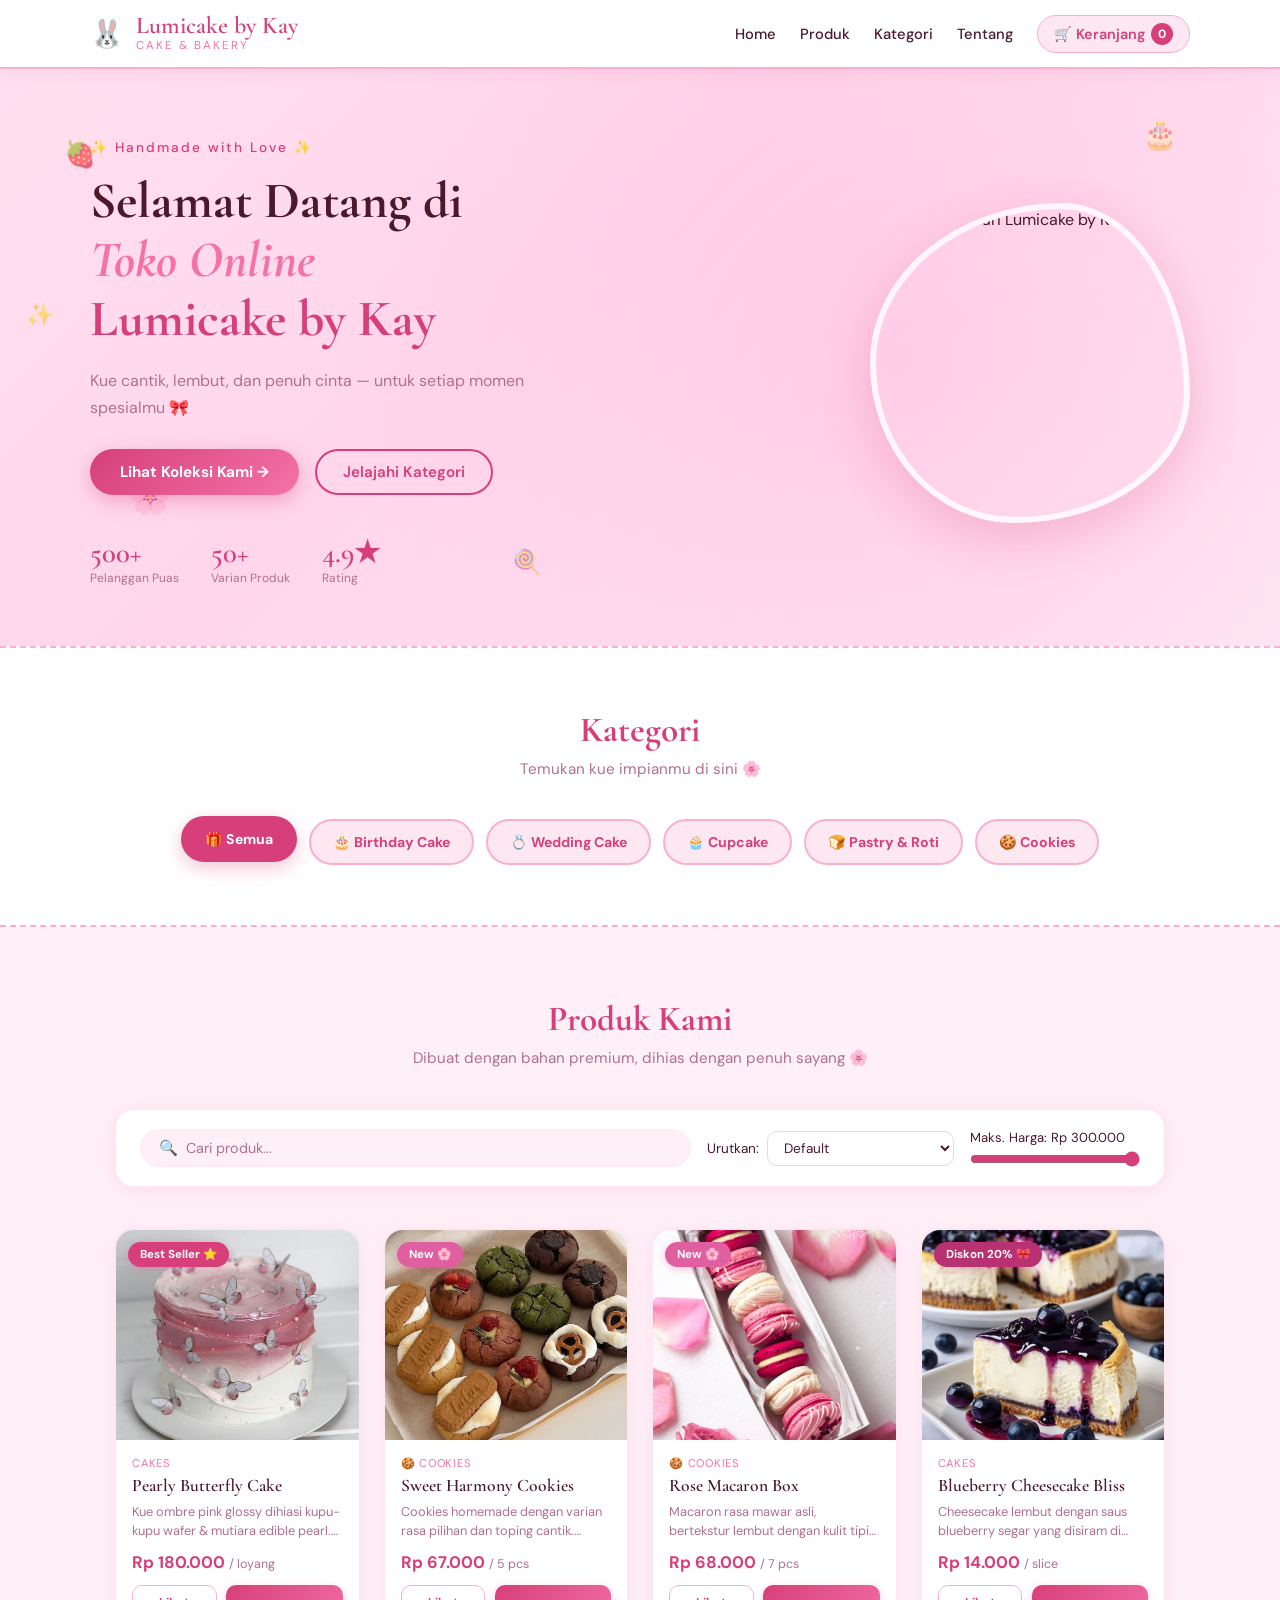
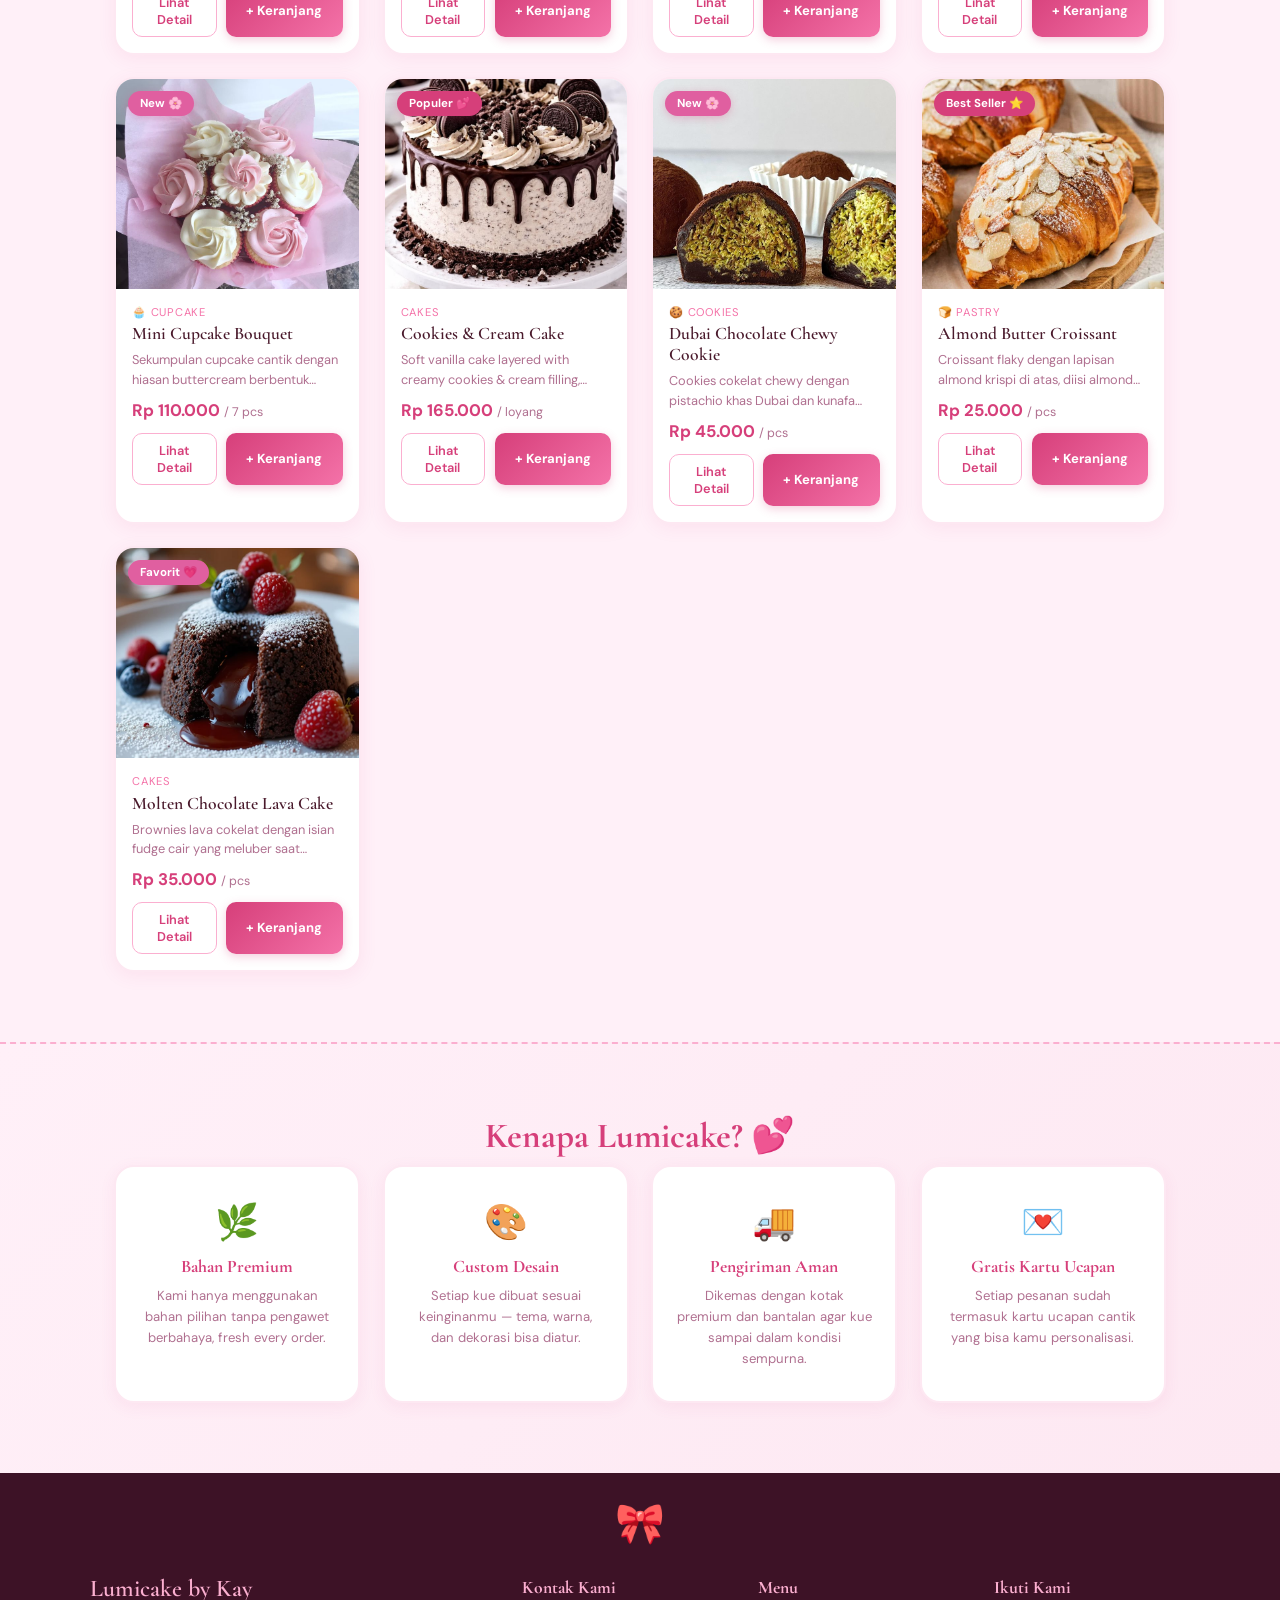
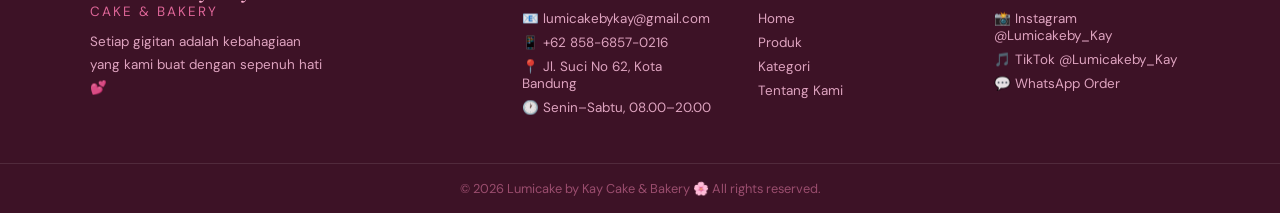
==== commit b78aa51f: "Add files via upload" ====
--- a/index.html
+++ b/index.html
@@ -4,11 +4,25 @@
   <meta charset="UTF-8" />
   <meta name="viewport" content="width=device-width, initial-scale=1.0" />
   <title>Lumicake by Kay — Cake & Bakery</title>
-  <link rel="stylesheet" href="style.css" />
+  <meta name="description" content="Lumicake by Kay — Toko kue handmade premium di Bandung. Birthday cake, wedding cake, cupcake, dan pastry cantik untuk setiap momen spesialmu." />
+  <link rel="stylesheet" href="css/style.css" />
   <link href="https://fonts.googleapis.com/css2?family=Cormorant+Garamond:ital,wght@0,400;0,600;1,400&family=DM+Sans:wght@300;400;500;700&display=swap" rel="stylesheet" />
+  <!-- Google Analytics (dummy) -->
+  <script async src="https://www.googletagmanager.com/gtag/js?id=G-LUMICAKE2026"></script>
+  <script>
+    window.dataLayer = window.dataLayer || [];
+    function gtag(){dataLayer.push(arguments);}
+    gtag('js', new Date());
+    gtag('config', 'G-LUMICAKE2026');
+    // Track events
+    function trackEvent(category, action, label) {
+      gtag('event', action, { event_category: category, event_label: label });
+    }
+  </script>
 </head>
 <body>
 
+  <!-- ===== HEADER ===== -->
   <header id="header">
     <div class="container header-inner">
       <div class="logo">
@@ -18,149 +32,304 @@
           <span class="logo-tagline">Cake & Bakery</span>
         </div>
       </div>
-      <nav>
+      <button class="nav-toggle" id="navToggle" aria-label="Toggle menu">☰</button>
+      <nav id="mainNav">
         <ul class="nav-list">
           <li><a href="#home">Home</a></li>
           <li><a href="#produk">Produk</a></li>
           <li><a href="#kategori">Kategori</a></li>
-          <li><a href="#keranjang" class="nav-cart">🛒 Keranjang <span id="cart-count">0</span></a></li>
+          <li><a href="#tentang">Tentang</a></li>
+          <li>
+            <button class="nav-cart" id="cartBtn" aria-label="Buka keranjang">
+              🛒 Keranjang <span class="cart-badge" id="cart-count">0</span>
+            </button>
+          </li>
         </ul>
       </nav>
     </div>
   </header>
 
-  <main>
-
-    <section id="home" class="hero">
-      <div class="hero-deco deco-1">🍓</div>
-      <div class="hero-deco deco-2">🌸</div>
-      <div class="hero-deco deco-3">🎂</div>
-      <div class="hero-deco deco-4">🍭</div>
-      <div class="hero-deco deco-5">✨</div>
+  <!-- ===== HERO ===== -->
+  <section id="home" class="hero">
+    <div class="hero-deco deco-1">🍓</div>
+    <div class="hero-deco deco-2">🌸</div>
+    <div class="hero-deco deco-3">🎂</div>
+    <div class="hero-deco deco-4">🍭</div>
+    <div class="hero-deco deco-5">✨</div>
+    <div class="container hero-container">
       <div class="hero-content">
         <p class="hero-sub">✨ Handmade with Love ✨</p>
         <h1>Selamat Datang di<br /><em>Toko Online</em><br /><span>Lumicake by Kay</span></h1>
         <p class="hero-desc">Kue cantik, lembut, dan penuh cinta — untuk setiap momen spesialmu 🎀</p>
-        <a href="#produk" class="btn-hero">Lihat Koleksi Kami →</a>
+        <div class="hero-cta">
+          <a href="#produk" class="btn-hero">Lihat Koleksi Kami →</a>
+          <a href="#kategori" class="btn-hero-outline">Jelajahi Kategori</a>
+        </div>
+        <div class="hero-stats">
+          <div class="stat"><span>500+</span><p>Pelanggan Puas</p></div>
+          <div class="stat"><span>50+</span><p>Varian Produk</p></div>
+          <div class="stat"><span>4.9★</span><p>Rating</p></div>
+        </div>
       </div>
       <div class="hero-img-wrap">
         <div class="hero-img-blob">
-          <img src="lumicake.png" alt="Kue cantik dari Amethyst Kay" />
-        </div>
-      </div>
-    </section>
-
-    <section id="kategori" class="kategori-section">
-      <div class="container">
-        <h2 class="section-title">Kategori</h2>
-        <div class="kategori-grid">
-          <div class="kategori-card">🎂 Birthday Cake</div>
-          <div class="kategori-card">💍 Wedding Cake</div>
-          <div class="kategori-card">🧁 Cupcake</div>
-          <div class="kategori-card">🍞 Pastry & Roti</div>
-        </div>
-      </div>
-    </section>
-
-    <section id="produk" class="produk-section">
-      <div class="container">
-        <h2 class="section-title">Produk Unggulan</h2>
-        <p class="section-sub">Dibuat dengan bahan premium, dihias dengan penuh sayang 🌸</p>
-        <div class="produk-grid">
-
-          <article class="produk-card">
-            <div class="produk-img">
-              <img src="pearly butterfly.webp" alt="dream Cake lapis pink dengan hiasan kupu kupu" />
-              <span class="badge">Best Seller ⭐</span>
-            </div>
-            <div class="produk-info">
-              <h3>Pearly Butterfly Cake</h3>
-              <p class="produk-desc">Kue ombre pink glossy dihiasi kupu-kupu wafer & mutiara edible pearl. Cantik, elegan, dan cocok untuk momen spesialmu 🦋</p>
-              <p class="produk-harga">Rp 180.000 <span>/ loyang</span></p>
-              <button class="btn-cart" onclick="tambahKeranjang(this)">+ Tambah ke Keranjang</button>
-            </div>
-          </article>
-
-          <article class="produk-card">
-            <div class="produk-img">
-              <img src="sweet harmony cookies.webp" alt="sweet cookies" />
-              <span class="badge new">New 🌸</span>
-            </div>
-            <div class="produk-info">
-              <h3>Sweet Harmony Cookies</h3>
-              <p class="produk-desc">Cookies homemade dengan varian rasa pilihan dan toping cantik 🍪</p>
-              <p class="produk-harga">Rp 67.000 <span>/ pcs</span></p>
-              <button class="btn-cart" onclick="tambahKeranjang(this)">+ Tambah ke Keranjang</button>
-            </div>
-          </article>
-
-          <article class="produk-card">
-            <div class="produk-img">
-              <img src="rose macaron box.jpg" alt="Rose Macaron cantik berwarna pink pastel" />
-            </div>
-            <div class="produk-info">
-              <h3>Rose Macaron Box</h3>
-              <p class="produk-desc">Macaron rasa mawar asli, cantik untuk hadiah 🌹</p>
-              <p class="produk-harga">Rp 52.000 <span>/ isi 9</span></p>
-              <button class="btn-cart" onclick="tambahKeranjang(this)">+ Tambah ke Keranjang</button>
-            </div>
-          </article>
-
-          <article class="produk-card">
-            <div class="produk-img">
-              <img src="blueberry cheesecake.jpg" alt="Sakura Chiffon Cake lembut berwarna pink muda" />
-              <span class="badge sale">Diskon 20% 🎀</span>
-            </div>
-            <div class="produk-info">
-              <h3>Blueberry Cheesecake Bliss</h3>
-              <p class="produk-desc">Chessecake lembut dengan saus blueberry segar 🍰</p>
-              <p class="produk-harga">Rp 14.000 <span>/ slice</span></p>
-              <button class="btn-cart" onclick="tambahKeranjang(this)">+ Tambah ke Keranjang</button>
-            </div>
-          </article>
-
-        </div>
-      </div>
-    </section>
-
-    <div id="notif" class="notif hidden">🎀 Produk ditambahkan ke keranjang!</div>
-
-  </main>
-
-  <footer id="keranjang">
+          <img src="images/lumicake.png" alt="Kue cantik dari Lumicake by Kay" />
+        </div>
+      </div>
+    </div>
+  </section>
+
+  <!-- ===== KATEGORI ===== -->
+  <section id="kategori" class="kategori-section">
+    <div class="container">
+      <h2 class="section-title">Kategori</h2>
+      <p class="section-sub">Temukan kue impianmu di sini 🌸</p>
+      <div class="kategori-grid">
+        <button class="kategori-card active" data-filter="semua">🎁 Semua</button>
+        <button class="kategori-card" data-filter="birthday">🎂 Birthday Cake</button>
+        <button class="kategori-card" data-filter="wedding">💍 Wedding Cake</button>
+        <button class="kategori-card" data-filter="cupcake">🧁 Cupcake</button>
+        <button class="kategori-card" data-filter="pastry">🍞 Pastry & Roti</button>
+        <button class="kategori-card" data-filter="cookies">🍪 Cookies</button>
+      </div>
+    </div>
+  </section>
+
+  <!-- ===== PRODUK ===== -->
+  <section id="produk" class="produk-section">
+    <div class="container">
+      <h2 class="section-title">Produk Kami</h2>
+      <p class="section-sub">Dibuat dengan bahan premium, dihias dengan penuh sayang 🌸</p>
+
+      <!-- Search & Filter Bar -->
+      <div class="filter-bar">
+        <div class="search-wrap">
+          <span class="search-icon">🔍</span>
+          <input type="text" id="searchInput" placeholder="Cari produk..." aria-label="Cari produk" />
+        </div>
+        <div class="filter-sort">
+          <label for="sortSelect">Urutkan:</label>
+          <select id="sortSelect">
+            <option value="default">Default</option>
+            <option value="harga-asc">Harga: Murah ke Mahal</option>
+            <option value="harga-desc">Harga: Mahal ke Murah</option>
+            <option value="nama-asc">Nama A–Z</option>
+          </select>
+        </div>
+        <div class="filter-harga">
+          <label for="maxHarga">Maks. Harga: <span id="hargaLabel">Rp 300.000</span></label>
+          <input type="range" id="maxHarga" min="10000" max="300000" step="5000" value="300000" />
+        </div>
+      </div>
+
+      <!-- Product Grid -->
+      <div class="produk-grid" id="produkGrid">
+        <!-- Cards rendered by JS -->
+      </div>
+      <p class="no-produk hidden" id="noProduk">😔 Produk tidak ditemukan. Coba kata kunci lain.</p>
+    </div>
+  </section>
+
+  <!-- ===== TENTANG / VALUE PROP ===== -->
+  <section id="tentang" class="tentang-section">
+    <div class="container">
+      <h2 class="section-title">Kenapa Lumicake? 💕</h2>
+      <div class="tentang-grid">
+        <div class="tentang-card">
+          <span>🌿</span>
+          <h3>Bahan Premium</h3>
+          <p>Kami hanya menggunakan bahan pilihan tanpa pengawet berbahaya, fresh every order.</p>
+        </div>
+        <div class="tentang-card">
+          <span>🎨</span>
+          <h3>Custom Desain</h3>
+          <p>Setiap kue dibuat sesuai keinginanmu — tema, warna, dan dekorasi bisa diatur.</p>
+        </div>
+        <div class="tentang-card">
+          <span>🚚</span>
+          <h3>Pengiriman Aman</h3>
+          <p>Dikemas dengan kotak premium dan bantalan agar kue sampai dalam kondisi sempurna.</p>
+        </div>
+        <div class="tentang-card">
+          <span>💌</span>
+          <h3>Gratis Kartu Ucapan</h3>
+          <p>Setiap pesanan sudah termasuk kartu ucapan cantik yang bisa kamu personalisasi.</p>
+        </div>
+      </div>
+    </div>
+  </section>
+
+  <!-- ===== NOTIF TOAST ===== -->
+  <div id="notif" class="notif hidden" role="alert" aria-live="polite"></div>
+
+  <!-- ===== MODAL DETAIL PRODUK ===== -->
+  <div id="modalOverlay" class="modal-overlay hidden" role="dialog" aria-modal="true" aria-labelledby="modalNama">
+    <div class="modal-box">
+      <button class="modal-close" id="modalClose" aria-label="Tutup">&times;</button>
+      <div class="modal-img">
+        <img id="modalGambar" src="" alt="" />
+        <span id="modalBadge" class="badge"></span>
+      </div>
+      <div class="modal-info">
+        <p class="modal-kategori" id="modalKategori"></p>
+        <h2 id="modalNama"></h2>
+        <p class="modal-desc" id="modalDesc"></p>
+        <p class="modal-harga" id="modalHarga"></p>
+        <div class="modal-qty">
+          <button id="qtyMinus">−</button>
+          <span id="qtyValue">1</span>
+          <button id="qtyPlus">+</button>
+        </div>
+        <button class="btn-cart-modal" id="modalAddCart">+ Tambah ke Keranjang</button>
+      </div>
+    </div>
+  </div>
+
+  <!-- ===== SIDEBAR KERANJANG ===== -->
+  <div id="cartOverlay" class="cart-overlay hidden"></div>
+  <aside id="cartSidebar" class="cart-sidebar hidden" aria-label="Keranjang belanja">
+    <div class="cart-header">
+      <h2>🛒 Keranjang Belanja</h2>
+      <button id="cartClose" aria-label="Tutup keranjang">&times;</button>
+    </div>
+    <div class="cart-items" id="cartItems">
+      <p class="cart-empty">Keranjangmu masih kosong 🥺<br/>Yuk pilih kue yang kamu suka!</p>
+    </div>
+    <div class="cart-footer" id="cartFooter">
+      <div class="cart-summary">
+        <div class="summary-row"><span>Subtotal</span><span id="cartSubtotal">Rp 0</span></div>
+        <div class="summary-row"><span>Ongkir</span><span id="cartOngkir">Rp 15.000</span></div>
+        <div class="summary-row total"><span>Total</span><span id="cartTotal">Rp 0</span></div>
+      </div>
+      <button class="btn-checkout" id="btnCheckout">Lanjut ke Checkout 🎀</button>
+      <button class="btn-clear" id="btnClearCart">Kosongkan Keranjang</button>
+    </div>
+  </aside>
+
+  <!-- ===== HALAMAN CHECKOUT (hidden by default) ===== -->
+  <section id="checkoutPage" class="checkout-section hidden">
+    <div class="container">
+      <button class="btn-back" id="backFromCheckout">← Kembali Belanja</button>
+      <h2 class="section-title">Checkout 🎀</h2>
+      <div class="checkout-grid">
+
+        <!-- Form Data Diri -->
+        <div class="checkout-form">
+          <h3>Data Pemesan</h3>
+          <div class="form-group">
+            <label for="namaLengkap">Nama Lengkap *</label>
+            <input type="text" id="namaLengkap" placeholder="Contoh: Kayla Adelia Putri" />
+            <span class="form-error" id="errNama"></span>
+          </div>
+          <div class="form-group">
+            <label for="emailPemesan">Email *</label>
+            <input type="email" id="emailPemesan" placeholder="email@contoh.com" />
+            <span class="form-error" id="errEmail"></span>
+          </div>
+          <div class="form-group">
+            <label for="noHp">No. HP / WhatsApp *</label>
+            <input type="tel" id="noHp" placeholder="08xxxxxxxxxx" />
+            <span class="form-error" id="errHp"></span>
+          </div>
+          <div class="form-group">
+            <label for="alamat">Alamat Pengiriman *</label>
+            <textarea id="alamat" rows="3" placeholder="Jl. Nama Jalan No. XX, Kota"></textarea>
+            <span class="form-error" id="errAlamat"></span>
+          </div>
+          <div class="form-group">
+            <label for="catatan">Catatan Pesanan (opsional)</label>
+            <textarea id="catatan" rows="2" placeholder="Contoh: Tolong tuliskan 'Happy Birthday Sari' di kuenya"></textarea>
+          </div>
+
+          <h3>Metode Pembayaran</h3>
+          <div class="payment-options">
+            <label class="payment-card">
+              <input type="radio" name="payment" value="midtrans" checked />
+              <div class="payment-info">
+                <strong>💳 Midtrans</strong>
+                <p>Transfer Bank, GoPay, OVO, Dana, QRIS</p>
+              </div>
+            </label>
+            <label class="payment-card">
+              <input type="radio" name="payment" value="xendit" />
+              <div class="payment-info">
+                <strong>🏦 Xendit</strong>
+                <p>Virtual Account BCA, BNI, Mandiri, BRI</p>
+              </div>
+            </label>
+            <label class="payment-card">
+              <input type="radio" name="payment" value="cod" />
+              <div class="payment-info">
+                <strong>💵 COD</strong>
+                <p>Bayar di tempat (khusus Bandung area)</p>
+              </div>
+            </label>
+          </div>
+        </div>
+
+        <!-- Ringkasan Pesanan -->
+        <div class="order-summary">
+          <h3>Ringkasan Pesanan</h3>
+          <div id="checkoutItems"></div>
+          <div class="checkout-totals">
+            <div class="summary-row"><span>Subtotal</span><span id="coSubtotal">Rp 0</span></div>
+            <div class="summary-row"><span>Ongkir</span><span>Rp 15.000</span></div>
+            <div class="summary-row total"><span>Total Bayar</span><span id="coTotal">Rp 0</span></div>
+          </div>
+          <button class="btn-pay" id="btnPay">Bayar Sekarang 🌸</button>
+          <p class="secure-note">🔒 Transaksi aman & terenkripsi SSL</p>
+        </div>
+      </div>
+    </div>
+  </section>
+
+  <!-- ===== MODAL SUKSES ORDER ===== -->
+  <div id="successOverlay" class="modal-overlay hidden">
+    <div class="modal-box success-box">
+      <div class="success-icon">🎉</div>
+      <h2>Pesanan Berhasil!</h2>
+      <p>Terima kasih sudah pesan di <strong>Lumicake by Kay</strong>! 💕</p>
+      <p>Kami akan segera menghubungimu via WhatsApp untuk konfirmasi pesanan.</p>
+      <p class="order-id" id="orderId"></p>
+      <button class="btn-hero" id="successClose">Kembali Belanja 🛒</button>
+    </div>
+  </div>
+
+  <!-- ===== FOOTER ===== -->
+  <footer id="footer">
     <div class="footer-top"><div class="footer-bow">🎀</div></div>
     <div class="container footer-inner">
       <div class="footer-brand">
         <span class="logo-text">Lumicake by Kay</span>
-        <p class="logo-tagline" style="margin-bottom:10px">Cake & Bakery</p>
+        <p class="logo-tagline">Cake & Bakery</p>
         <p>Setiap gigitan adalah kebahagiaan yang kami buat dengan sepenuh hati 💕</p>
       </div>
       <div class="footer-kontak">
         <h4>Kontak Kami</h4>
-        <p>📧 @LumicakebyKay.id</p>
+        <p>📧 lumicakebykay@gmail.com</p>
         <p>📱 +62 858-6857-0216</p>
         <p>📍 Jl. Suci No 62, Kota Bandung</p>
+        <p>🕐 Senin–Sabtu, 08.00–20.00</p>
+      </div>
+      <div class="footer-menu">
+        <h4>Menu</h4>
+        <p><a href="#home">Home</a></p>
+        <p><a href="#produk">Produk</a></p>
+        <p><a href="#kategori">Kategori</a></p>
+        <p><a href="#tentang">Tentang Kami</a></p>
       </div>
       <div class="footer-sosmed">
         <h4>Ikuti Kami</h4>
-        <p><a href="#">Instagram @Lumicakeby_Kay</a></p>
-        <p><a href="#">TikTok @Lumicakeby_Kay
+        <p><a href="#">📸 Instagram @Lumicakeby_Kay</a></p>
+        <p><a href="#">🎵 TikTok @Lumicakeby_Kay</a></p>
+        <p><a href="#">💬 WhatsApp Order</a></p>
       </div>
     </div>
     <div class="footer-copy">&copy; 2026 Lumicake by Kay Cake & Bakery 🌸 All rights reserved.</div>
   </footer>
 
-  <script>
-    let cartCount = 0;
-    function tambahKeranjang(btn) {
-      cartCount++;
-      document.getElementById('cart-count').textContent = cartCount;
-      const notif = document.getElementById('notif');
-      notif.classList.remove('hidden');
-      clearTimeout(window._notifTimer);
-      window._notifTimer = setTimeout(() => notif.classList.add('hidden'), 2200);
-    }
-  </script>
-
+  <script src="js/products.js"></script>
+  <script src="js/cart.js"></script>
+  <script src="js/app.js"></script>
 </body>
 </html>
--- a/css/style.css
+++ b/css/style.css
@@ -0,0 +1,699 @@
+/* ============================================================
+   css/style.css — Lumicake by Kay 🌸
+   Base design oleh Kayla Adelia Putri
+   Extended dengan fitur e-commerce lengkap
+   ============================================================ */
+
+/* === VARIABLES === */
+:root {
+  --pink-deep:   #d63f7a;
+  --pink-mid:    #f472a8;
+  --pink-light:  #fbafd0;
+  --pink-pastel: #fde8f2;
+  --pink-pale:   #fff0f8;
+  --white:       #ffffff;
+  --brown:       #4a1a2c;
+  --gray:        #b07090;
+  --gray-light:  #f8f0f4;
+  --gray-border: #edd5e5;
+  --green:       #7cb48f;
+  --orange:      #e07b5a;
+  --shadow-sm:   0 2px 16px rgba(214,63,122,.10);
+  --shadow-md:   0 8px 30px rgba(214,63,122,.18);
+  --shadow-lg:   0 16px 50px rgba(214,63,122,.24);
+  --radius:      20px;
+  --radius-sm:   12px;
+  --transition:  .25s cubic-bezier(.4,0,.2,1);
+}
+
+/* === RESET & BASE === */
+*, *::before, *::after { box-sizing: border-box; margin: 0; padding: 0; }
+
+html { scroll-behavior: smooth; }
+
+body {
+  font-family: 'DM Sans', sans-serif;
+  background: var(--pink-pale);
+  color: var(--brown);
+  overflow-x: hidden;
+}
+
+.container { max-width: 1100px; margin: 0 auto; padding: 0 24px; }
+.hidden { display: none !important; }
+img { display: block; max-width: 100%; height: auto; }
+a { color: inherit; text-decoration: none; }
+button { cursor: pointer; font-family: inherit; border: none; background: none; }
+
+/* === HEADER === */
+#header {
+  background: var(--white);
+  border-bottom: 2px solid var(--pink-light);
+  position: sticky; top: 0; z-index: 500;
+  box-shadow: var(--shadow-sm);
+  transition: box-shadow var(--transition);
+}
+#header.scrolled { box-shadow: var(--shadow-md); }
+
+.header-inner {
+  display: flex; align-items: center; justify-content: space-between;
+  padding: 14px 0;
+}
+
+.logo { display: flex; align-items: center; gap: 12px; }
+.logo-icon { font-size: 1.7rem; animation: wiggle 2.5s infinite; display: inline-block; }
+.logo-text {
+  font-family: 'Cormorant Garamond', serif;
+  font-size: 1.5rem; font-weight: 600;
+  color: var(--pink-deep); display: block; line-height: 1;
+}
+.logo-tagline {
+  font-size: .72rem; color: var(--pink-mid);
+  letter-spacing: 2px; text-transform: uppercase; display: block;
+}
+
+.nav-list { list-style: none; display: flex; align-items: center; gap: 24px; }
+.nav-list a {
+  color: var(--brown); font-size: .92rem; font-weight: 500;
+  transition: color var(--transition); position: relative;
+}
+.nav-list a::after {
+  content: ''; position: absolute; bottom: -3px; left: 0; right: 0;
+  height: 2px; background: var(--pink-mid); transform: scaleX(0);
+  transition: transform var(--transition); border-radius: 2px;
+}
+.nav-list a:hover { color: var(--pink-deep); }
+.nav-list a:hover::after { transform: scaleX(1); }
+
+.nav-cart {
+  display: flex; align-items: center; gap: 6px;
+  background: var(--pink-pastel); padding: 7px 16px;
+  border-radius: 30px; color: var(--pink-deep);
+  border: 1.5px solid var(--pink-light);
+  font-size: .9rem; font-weight: 600;
+  transition: background var(--transition), color var(--transition);
+}
+.nav-cart:hover { background: var(--pink-deep); color: var(--white); }
+
+.cart-badge {
+  background: var(--pink-deep); color: var(--white);
+  border-radius: 50%; width: 22px; height: 22px;
+  display: inline-flex; align-items: center; justify-content: center;
+  font-size: .75rem; font-weight: 700; transition: background var(--transition);
+}
+.nav-cart:hover .cart-badge { background: var(--white); color: var(--pink-deep); }
+
+.nav-toggle { display: none; font-size: 1.5rem; color: var(--pink-deep); padding: .3rem; }
+
+/* === HERO === */
+.hero {
+  min-height: 560px;
+  background: linear-gradient(135deg, #ffe0ef 0%, #ffd6ec 40%, #ffe8f4 100%);
+  position: relative; overflow: hidden;
+}
+.hero::before {
+  content: '';
+  position: absolute; inset: 0;
+  background: radial-gradient(circle at 70% 50%, rgba(255,182,218,.4) 0%, transparent 60%);
+  pointer-events: none;
+}
+
+.hero-container {
+  display: flex; align-items: center; justify-content: space-between;
+  gap: 3rem; padding: 70px 0 60px; position: relative;
+}
+
+/* floating decos */
+.hero-deco {
+  position: absolute; font-size: 2rem;
+  animation: floatDeco 4s ease-in-out infinite;
+  user-select: none; pointer-events: none; opacity: .6;
+}
+.deco-1 { top: 12%; left: 5%;  animation-delay: 0s;    font-size: 1.6rem; }
+.deco-2 { top: 70%; left: 10%; animation-delay: .8s;   font-size: 2.2rem; }
+.deco-3 { top: 8%;  right: 8%; animation-delay: 1.2s;  font-size: 1.8rem; }
+.deco-4 { bottom: 12%; left: 40%; animation-delay: .4s; font-size: 1.5rem; }
+.deco-5 { top: 40%; left: 2%;  animation-delay: 1.8s;  font-size: 1.4rem; }
+
+.hero-content { flex: 1; max-width: 500px; animation: fadeInLeft .8s ease both; }
+
+.hero-sub {
+  font-size: .85rem; color: var(--pink-deep);
+  letter-spacing: 2px; margin-bottom: 16px; font-weight: 500;
+}
+.hero-content h1 {
+  font-family: 'Cormorant Garamond', serif;
+  font-size: clamp(2.2rem, 4.5vw, 3.2rem); line-height: 1.15;
+  color: var(--brown); margin-bottom: 18px;
+}
+.hero-content h1 em { color: var(--pink-mid); font-style: italic; }
+.hero-content h1 span { color: var(--pink-deep); }
+.hero-desc { color: var(--gray); font-size: 1rem; line-height: 1.7; margin-bottom: 28px; }
+
+.hero-cta { display: flex; gap: 1rem; flex-wrap: wrap; margin-bottom: 2.5rem; }
+
+.btn-hero {
+  display: inline-block;
+  background: linear-gradient(135deg, var(--pink-deep), var(--pink-mid));
+  color: var(--white); padding: 13px 30px; border-radius: 50px;
+  font-weight: 700; font-size: .95rem;
+  box-shadow: 0 6px 20px rgba(214,63,122,.35);
+  transition: transform var(--transition), box-shadow var(--transition);
+}
+.btn-hero:hover { transform: translateY(-3px); box-shadow: 0 10px 28px rgba(214,63,122,.45); }
+
+.btn-hero-outline {
+  display: inline-block;
+  border: 2px solid var(--pink-deep); color: var(--pink-deep);
+  padding: 11px 26px; border-radius: 50px;
+  font-weight: 600; font-size: .95rem;
+  transition: all var(--transition);
+}
+.btn-hero-outline:hover { background: var(--pink-deep); color: var(--white); }
+
+.hero-stats { display: flex; gap: 2rem; }
+.stat span {
+  font-family: 'Cormorant Garamond', serif;
+  font-size: 1.8rem; color: var(--pink-deep); font-weight: 600; display: block;
+}
+.stat p { font-size: .75rem; color: var(--gray); }
+
+.hero-img-wrap { flex-shrink: 0; animation: fadeInRight .8s ease .2s both; }
+.hero-img-blob {
+  width: 320px; height: 320px;
+  border-radius: 60% 40% 55% 45% / 50% 60% 40% 50%;
+  overflow: hidden;
+  border: 6px solid rgba(255,255,255,.8);
+  box-shadow: var(--shadow-lg);
+  animation: blobMorph 6s ease-in-out infinite;
+}
+.hero-img-blob img { width: 100%; height: 100%; object-fit: cover; }
+
+/* === SECTION TITLES === */
+.section-title {
+  font-family: 'Cormorant Garamond', serif;
+  font-size: clamp(1.7rem, 3.5vw, 2.2rem); color: var(--pink-deep);
+  text-align: center; margin-bottom: 8px;
+}
+.section-sub { text-align: center; color: var(--gray); margin-bottom: 40px; font-size: .95rem; }
+
+/* === KATEGORI === */
+.kategori-section {
+  background: var(--white); padding: 60px 0;
+  border-top: 2px dashed var(--pink-light);
+  border-bottom: 2px dashed var(--pink-light);
+}
+.kategori-grid {
+  display: flex; gap: 12px; flex-wrap: wrap;
+  justify-content: center; margin-top: 24px;
+}
+.kategori-card {
+  background: var(--pink-pastel);
+  border: 2px solid var(--pink-light);
+  color: var(--pink-deep); text-align: center;
+  padding: 12px 22px; border-radius: 50px;
+  font-weight: 700; font-size: .88rem; white-space: nowrap;
+  cursor: pointer; transition: background var(--transition), transform var(--transition), box-shadow var(--transition);
+}
+.kategori-card:hover, .kategori-card.active {
+  background: var(--pink-deep); color: var(--white);
+  border-color: var(--pink-deep);
+  transform: translateY(-3px);
+  box-shadow: 0 6px 18px rgba(214,63,122,.3);
+}
+
+/* === PRODUK SECTION === */
+.produk-section { padding: 70px 0; }
+
+/* --- Filter Bar --- */
+.filter-bar {
+  display: flex; gap: 1rem; align-items: center; flex-wrap: wrap;
+  background: var(--white); padding: 1.2rem 1.5rem;
+  border-radius: var(--radius); border: 2px solid var(--pink-pastel);
+  box-shadow: var(--shadow-sm); margin-bottom: 2.5rem;
+}
+
+.search-wrap {
+  display: flex; align-items: center; gap: .5rem;
+  background: var(--pink-pale); border-radius: 50px;
+  padding: .5rem 1.1rem; flex: 1; min-width: 180px;
+  border: 1.5px solid var(--pink-pastel);
+  transition: border-color var(--transition);
+}
+.search-wrap:focus-within { border-color: var(--pink-mid); }
+.search-icon { font-size: .95rem; }
+.search-wrap input {
+  border: none; background: none; outline: none; width: 100%;
+  font-family: inherit; font-size: .9rem; color: var(--brown);
+}
+.search-wrap input::placeholder { color: var(--gray); }
+
+.filter-sort { display: flex; align-items: center; gap: .5rem; font-size: .85rem; color: var(--brown); }
+.filter-sort select {
+  border: 1.5px solid var(--gray-border); border-radius: 10px;
+  padding: .45rem .75rem; font-family: inherit; font-size: .85rem;
+  color: var(--brown); background: var(--white); outline: none;
+  cursor: pointer; transition: border-color var(--transition);
+}
+.filter-sort select:focus { border-color: var(--pink-mid); }
+
+.filter-harga {
+  display: flex; flex-direction: column; gap: .3rem;
+  font-size: .82rem; color: var(--brown); min-width: 170px;
+}
+.filter-harga input[type=range] { accent-color: var(--pink-deep); cursor: pointer; width: 100%; }
+
+/* --- Produk Grid --- */
+.produk-grid {
+  display: grid;
+  grid-template-columns: repeat(auto-fill, minmax(240px, 1fr));
+  gap: 22px;
+}
+
+.produk-card {
+  background: var(--white);
+  border: 2px solid var(--pink-pastel);
+  border-radius: var(--radius); overflow: hidden;
+  box-shadow: 0 4px 18px rgba(214,63,122,.08);
+  transition: transform var(--transition), box-shadow var(--transition), border-color var(--transition);
+}
+.produk-card:hover {
+  transform: translateY(-6px);
+  box-shadow: var(--shadow-md);
+  border-color: var(--pink-light);
+}
+
+.produk-img {
+  position: relative; overflow: hidden; height: 210px;
+  cursor: pointer; background: var(--pink-pastel);
+}
+.produk-img img {
+  width: 100%; height: 100%; object-fit: cover;
+  transition: transform .4s ease;
+}
+.produk-card:hover .produk-img img { transform: scale(1.06); }
+
+.badge {
+  position: absolute; top: 12px; left: 12px;
+  background: var(--pink-deep); color: var(--white);
+  font-size: .72rem; font-weight: 700;
+  padding: 5px 12px; border-radius: 20px;
+  box-shadow: 0 2px 8px rgba(214,63,122,.3);
+}
+.badge.new  { background: #e05fa0; }
+.badge.sale { background: #b83273; }
+
+.produk-info { padding: 16px; }
+.produk-kategori {
+  font-size: .7rem; color: var(--pink-mid);
+  text-transform: uppercase; letter-spacing: .07em; margin-bottom: .3rem;
+}
+.produk-info h3 {
+  font-family: 'Cormorant Garamond', serif;
+  font-size: 1.1rem; font-weight: 600;
+  color: var(--brown); margin-bottom: 6px; cursor: pointer;
+  transition: color var(--transition);
+}
+.produk-info h3:hover { color: var(--pink-deep); }
+.produk-desc {
+  font-size: .8rem; color: var(--gray); margin-bottom: 10px;
+  line-height: 1.5;
+  display: -webkit-box; -webkit-line-clamp: 2; -webkit-box-orient: vertical; overflow: hidden;
+}
+.produk-harga {
+  font-size: 1.05rem; font-weight: 700; color: var(--pink-deep); margin-bottom: 12px;
+}
+.produk-harga span { font-size: .78rem; color: var(--gray); font-weight: 400; }
+
+.produk-actions { display: flex; gap: .6rem; }
+.btn-detail {
+  flex: 1; padding: .5rem; border-radius: 10px;
+  border: 1.5px solid var(--pink-light); color: var(--pink-deep);
+  font-size: .8rem; font-weight: 600;
+  transition: background var(--transition);
+}
+.btn-detail:hover { background: var(--pink-pastel); }
+.btn-cart {
+  flex: 1.5; padding: .5rem;
+  background: linear-gradient(135deg, var(--pink-deep), var(--pink-mid));
+  color: var(--white); border-radius: 10px;
+  font-size: .82rem; font-weight: 700;
+  box-shadow: 0 3px 10px rgba(214,63,122,.25);
+  transition: opacity var(--transition), transform var(--transition);
+}
+.btn-cart:hover { opacity: .88; transform: scale(.98); }
+
+.no-produk { text-align: center; color: var(--gray); margin-top: 2rem; font-size: .95rem; }
+
+/* === TENTANG / VALUE PROP === */
+.tentang-section {
+  padding: 70px 0;
+  background: linear-gradient(135deg, #fff0f8, var(--pink-pastel));
+  border-top: 2px dashed var(--pink-light);
+}
+.tentang-grid {
+  display: grid; grid-template-columns: repeat(auto-fit, minmax(210px, 1fr));
+  gap: 1.4rem;
+}
+.tentang-card {
+  background: var(--white); border-radius: var(--radius);
+  padding: 2rem 1.4rem; text-align: center;
+  border: 2px solid var(--pink-pastel);
+  box-shadow: 0 4px 16px rgba(214,63,122,.07);
+  transition: transform var(--transition), box-shadow var(--transition);
+}
+.tentang-card:hover { transform: translateY(-4px); box-shadow: var(--shadow-md); }
+.tentang-card span { font-size: 2.2rem; display: block; margin-bottom: .7rem; }
+.tentang-card h3 {
+  font-family: 'Cormorant Garamond', serif;
+  font-size: 1.1rem; color: var(--pink-deep); margin-bottom: .5rem;
+}
+.tentang-card p { font-size: .82rem; color: var(--gray); line-height: 1.6; }
+
+/* === NOTIFIKASI TOAST === */
+.notif {
+  position: fixed; bottom: 28px; left: 50%; transform: translateX(-50%);
+  background: linear-gradient(135deg, var(--pink-deep), var(--pink-mid));
+  color: var(--white); padding: 13px 26px;
+  border-radius: 50px; font-weight: 700; font-size: .88rem;
+  box-shadow: var(--shadow-md); z-index: 9999;
+  white-space: nowrap; animation: slideUp .3s ease;
+}
+.notif.hidden { display: none !important; }
+
+/* === MODAL DETAIL PRODUK === */
+.modal-overlay {
+  position: fixed; inset: 0;
+  background: rgba(74,26,44,.55);
+  z-index: 800; display: flex; align-items: center; justify-content: center;
+  padding: 1rem; backdrop-filter: blur(5px);
+}
+
+.modal-box {
+  background: var(--white); border-radius: var(--radius);
+  display: flex; overflow: hidden;
+  max-width: 780px; width: 100%; max-height: 90vh;
+  box-shadow: var(--shadow-lg); position: relative;
+  animation: fadeInUp .3s ease;
+}
+
+.modal-close {
+  position: absolute; top: 12px; right: 12px; z-index: 10;
+  width: 32px; height: 32px; border-radius: 50%;
+  background: var(--pink-pastel); color: var(--brown);
+  font-size: 1.3rem; display: flex; align-items: center; justify-content: center;
+  transition: background var(--transition);
+}
+.modal-close:hover { background: var(--pink-light); }
+
+.modal-img {
+  flex: 1; min-height: 320px; position: relative; background: var(--pink-pastel);
+  overflow: hidden;
+}
+.modal-img img { width: 100%; height: 100%; object-fit: cover; }
+.modal-img .badge { top: 14px; left: 14px; }
+
+.modal-info {
+  flex: 1; padding: 2.2rem 1.8rem;
+  display: flex; flex-direction: column; gap: .6rem;
+  overflow-y: auto;
+}
+.modal-kategori { font-size: .72rem; color: var(--pink-mid); text-transform: uppercase; letter-spacing: .08em; }
+.modal-info h2 {
+  font-family: 'Cormorant Garamond', serif;
+  font-size: 1.65rem; color: var(--brown);
+}
+.modal-desc { font-size: .85rem; color: var(--gray); line-height: 1.65; }
+.modal-harga { font-size: 1.4rem; font-weight: 700; color: var(--pink-deep); }
+
+.modal-qty {
+  display: flex; align-items: center; gap: .8rem; margin-top: .3rem;
+}
+.modal-qty button {
+  width: 34px; height: 34px; border-radius: 50%;
+  background: var(--pink-pastel); color: var(--pink-deep);
+  font-size: 1.2rem; font-weight: 700; transition: background var(--transition);
+  display: flex; align-items: center; justify-content: center;
+}
+.modal-qty button:hover { background: var(--pink-light); }
+.modal-qty span { font-size: 1.1rem; font-weight: 700; color: var(--brown); min-width: 24px; text-align: center; }
+
+.btn-cart-modal {
+  margin-top: auto; padding: .9rem 1.5rem; border-radius: 50px;
+  background: linear-gradient(135deg, var(--pink-deep), var(--pink-mid));
+  color: var(--white); font-weight: 700; font-size: .95rem;
+  box-shadow: 0 4px 16px rgba(214,63,122,.35);
+  transition: opacity var(--transition), transform var(--transition);
+}
+.btn-cart-modal:hover { opacity: .88; transform: translateY(-2px); }
+
+/* === CART SIDEBAR === */
+.cart-overlay {
+  position: fixed; inset: 0;
+  background: rgba(74,26,44,.4);
+  z-index: 850; backdrop-filter: blur(2px);
+}
+
+.cart-sidebar {
+  position: fixed; top: 0; right: 0; bottom: 0;
+  width: min(390px, 100vw); background: var(--white);
+  z-index: 900; display: flex; flex-direction: column;
+  box-shadow: var(--shadow-lg);
+  animation: slideFromRight .3s ease;
+}
+
+.cart-header {
+  display: flex; align-items: center; justify-content: space-between;
+  padding: 1.2rem 1.4rem; border-bottom: 2px solid var(--pink-pastel);
+  background: var(--pink-pale);
+}
+.cart-header h2 {
+  font-family: 'Cormorant Garamond', serif;
+  font-size: 1.25rem; color: var(--brown);
+}
+.cart-header button { font-size: 1.5rem; color: var(--gray); transition: color var(--transition); }
+.cart-header button:hover { color: var(--pink-deep); }
+
+.cart-items { flex: 1; overflow-y: auto; padding: 1.2rem 1.4rem; display: flex; flex-direction: column; gap: 1rem; }
+.cart-empty { text-align: center; color: var(--gray); font-size: .88rem; line-height: 1.8; margin-top: 2rem; }
+
+.cart-item {
+  display: flex; gap: .8rem; align-items: flex-start;
+  padding-bottom: 1rem; border-bottom: 1px solid var(--pink-pale);
+}
+.cart-item img {
+  width: 62px; height: 62px; border-radius: var(--radius-sm);
+  object-fit: cover; flex-shrink: 0; border: 2px solid var(--pink-pastel);
+}
+.cart-item-info { flex: 1; }
+.cart-item-nama { font-size: .86rem; font-weight: 700; color: var(--brown); margin-bottom: .2rem; }
+.cart-item-harga { font-size: .76rem; color: var(--gray); margin-bottom: .45rem; }
+.cart-item-qty { display: flex; align-items: center; gap: .4rem; }
+.cart-item-qty button {
+  width: 26px; height: 26px; border-radius: 50%;
+  background: var(--pink-pastel); color: var(--pink-deep);
+  font-size: 1rem; display: flex; align-items: center; justify-content: center;
+  transition: background var(--transition);
+}
+.cart-item-qty button:hover { background: var(--pink-light); }
+.cart-item-qty span { font-size: .85rem; font-weight: 700; min-width: 20px; text-align: center; }
+.btn-hapus { font-size: .88rem; color: #c0392b; padding: 0 .2rem; transition: opacity var(--transition); }
+.btn-hapus:hover { opacity: .7; }
+.cart-item-total { font-size: .88rem; font-weight: 700; color: var(--pink-deep); flex-shrink: 0; }
+
+.cart-footer {
+  padding: 1.2rem 1.4rem;
+  border-top: 2px solid var(--pink-pastel);
+  background: var(--pink-pale);
+}
+.cart-summary { margin-bottom: 1rem; display: flex; flex-direction: column; gap: .4rem; }
+.summary-row { display: flex; justify-content: space-between; font-size: .86rem; color: var(--gray); }
+.summary-row.total {
+  font-weight: 700; font-size: 1rem; color: var(--brown);
+  padding-top: .4rem; border-top: 1.5px solid var(--gray-border); margin-top: .3rem;
+}
+
+.btn-checkout {
+  width: 100%; padding: .9rem; border-radius: 50px;
+  background: linear-gradient(135deg, var(--pink-deep), var(--pink-mid));
+  color: var(--white); font-weight: 700; font-size: .93rem;
+  margin-bottom: .6rem;
+  box-shadow: 0 4px 16px rgba(214,63,122,.3);
+  transition: opacity var(--transition), transform var(--transition);
+}
+.btn-checkout:hover { opacity: .88; transform: translateY(-1px); }
+
+.btn-clear {
+  width: 100%; padding: .55rem; border-radius: 50px;
+  border: 1.5px solid var(--gray-border); color: var(--gray);
+  font-size: .8rem; transition: all var(--transition);
+}
+.btn-clear:hover { border-color: #c0392b; color: #c0392b; }
+
+/* === CHECKOUT PAGE === */
+.checkout-section {
+  padding: 4rem 0 5rem; min-height: 80vh; background: var(--pink-pale);
+}
+
+.btn-back {
+  display: inline-flex; align-items: center; gap: .4rem;
+  color: var(--pink-deep); font-size: .88rem; font-weight: 600;
+  margin-bottom: 1.5rem; transition: gap var(--transition);
+}
+.btn-back:hover { gap: .7rem; }
+
+.checkout-grid {
+  display: grid; grid-template-columns: 1fr 360px;
+  gap: 2rem; align-items: start;
+}
+
+.checkout-form, .order-summary {
+  background: var(--white); border-radius: var(--radius);
+  padding: 2rem; border: 2px solid var(--pink-pastel);
+  box-shadow: 0 4px 18px rgba(214,63,122,.07);
+}
+.checkout-form h3, .order-summary h3 {
+  font-family: 'Cormorant Garamond', serif;
+  font-size: 1.2rem; color: var(--pink-deep); margin-bottom: 1.3rem;
+  padding-bottom: .7rem; border-bottom: 2px dashed var(--pink-pastel);
+}
+
+.form-group { margin-bottom: 1.1rem; }
+.form-group label { display: block; font-size: .83rem; font-weight: 600; color: var(--brown); margin-bottom: .4rem; }
+.form-group input, .form-group textarea {
+  width: 100%; padding: .7rem 1rem;
+  border: 1.5px solid var(--gray-border); border-radius: var(--radius-sm);
+  font-family: inherit; font-size: .88rem; color: var(--brown);
+  background: var(--white); outline: none; resize: vertical;
+  transition: border-color var(--transition);
+}
+.form-group input:focus, .form-group textarea:focus { border-color: var(--pink-mid); }
+.form-error { display: none; color: #c0392b; font-size: .76rem; margin-top: .3rem; }
+
+.payment-options { display: flex; flex-direction: column; gap: .7rem; margin-top: .5rem; }
+.payment-card {
+  display: flex; align-items: center; gap: 1rem;
+  border: 1.5px solid var(--gray-border); border-radius: var(--radius-sm);
+  padding: .85rem 1.1rem; cursor: pointer;
+  transition: border-color var(--transition), background var(--transition);
+}
+.payment-card:has(input:checked) { border-color: var(--pink-deep); background: var(--pink-pale); }
+.payment-card input[type=radio] { accent-color: var(--pink-deep); }
+.payment-info strong { display: block; font-size: .88rem; color: var(--brown); margin-bottom: .1rem; }
+.payment-info p { font-size: .76rem; color: var(--gray); }
+
+.checkout-item {
+  display: flex; gap: .8rem; align-items: center;
+  padding: .7rem 0; border-bottom: 1px solid var(--pink-pale); font-size: .83rem;
+}
+.checkout-item img { width: 48px; height: 48px; border-radius: 8px; object-fit: cover; flex-shrink: 0; }
+.checkout-item div { flex: 1; }
+.checkout-item div p:first-child { font-weight: 700; color: var(--brown); margin-bottom: .15rem; }
+.checkout-item div p:last-child { color: var(--gray); }
+.checkout-item > p { font-weight: 700; color: var(--pink-deep); flex-shrink: 0; }
+
+.checkout-totals { margin: 1.1rem 0; display: flex; flex-direction: column; gap: .4rem; }
+
+.btn-pay {
+  width: 100%; padding: 1rem; border-radius: 50px;
+  background: linear-gradient(135deg, var(--pink-deep), var(--pink-mid));
+  color: var(--white); font-weight: 700; font-size: 1rem;
+  margin-top: .5rem;
+  box-shadow: 0 6px 20px rgba(214,63,122,.4);
+  transition: opacity var(--transition), transform var(--transition);
+}
+.btn-pay:hover { opacity: .88; transform: translateY(-2px); }
+
+.secure-note { text-align: center; font-size: .76rem; color: var(--gray); margin-top: .8rem; }
+
+/* === SUCCESS MODAL === */
+.success-box {
+  flex-direction: column; align-items: center; text-align: center;
+  padding: 3rem 2rem; max-width: 400px;
+}
+.success-icon { font-size: 4rem; margin-bottom: 1rem; animation: bounce .6s ease; }
+.success-box h2 { font-family: 'Cormorant Garamond', serif; font-size: 1.8rem; color: var(--brown); margin-bottom: .8rem; }
+.success-box p { font-size: .88rem; color: var(--gray); margin-bottom: .4rem; line-height: 1.6; }
+.order-id { font-weight: 700; color: var(--pink-deep); font-size: 1rem; margin: .5rem 0 1.5rem; }
+
+/* === FOOTER === */
+#footer { background: #3d1226; color: #f5b8d5; }
+.footer-top { text-align: center; padding: 24px 0 0; }
+.footer-bow { font-size: 2.5rem; animation: wiggle 2.5s infinite; display: inline-block; }
+
+.footer-inner {
+  display: grid; grid-template-columns: 2fr 1fr 1fr 1fr;
+  gap: 2.5rem; padding: 28px 0 40px;
+}
+.footer-brand .logo-text { color: var(--pink-light); }
+.footer-brand .logo-tagline { color: var(--pink-mid); margin-bottom: 10px; }
+.footer-brand p { font-size: .86rem; line-height: 1.7; max-width: 240px; }
+
+#footer h4 {
+  color: var(--pink-light); font-family: 'Cormorant Garamond', serif;
+  font-size: 1.1rem; margin-bottom: 12px;
+}
+#footer p { margin-bottom: 7px; font-size: .84rem; opacity: .88; }
+#footer a { color: #f5b8d5; transition: color var(--transition); }
+#footer a:hover { color: var(--pink-light); }
+
+.footer-copy {
+  text-align: center; border-top: 1px solid rgba(255,255,255,.1);
+  padding: 16px; font-size: .8rem; color: #9a4d6e;
+}
+
+/* === ANIMASI === */
+@keyframes wiggle {
+  0%,100% { transform: rotate(-8deg); }
+  50%      { transform: rotate(8deg); }
+}
+@keyframes floatDeco {
+  0%,100% { transform: translateY(0) rotate(-5deg); }
+  50%      { transform: translateY(-14px) rotate(5deg); }
+}
+@keyframes blobMorph {
+  0%,100% { border-radius: 60% 40% 55% 45% / 50% 60% 40% 50%; }
+  33%      { border-radius: 45% 55% 40% 60% / 60% 40% 55% 45%; }
+  66%      { border-radius: 55% 45% 60% 40% / 40% 55% 45% 60%; }
+}
+@keyframes fadeInLeft  { from { opacity:0; transform: translateX(-30px); } to { opacity:1; transform: none; } }
+@keyframes fadeInRight { from { opacity:0; transform: translateX(30px);  } to { opacity:1; transform: none; } }
+@keyframes fadeInUp    { from { opacity:0; transform: translateY(20px);  } to { opacity:1; transform: none; } }
+@keyframes slideUp     { from { opacity:0; transform: translate(-50%,20px); } to { opacity:1; transform: translate(-50%,0); } }
+@keyframes slideFromRight { from { transform: translateX(100%); } to { transform: none; } }
+@keyframes bounce      { 0%,100% { transform: translateY(0); } 40% { transform: translateY(-16px); } 60% { transform: translateY(-8px); } }
+
+/* === RESPONSIVE === */
+@media (max-width: 1000px) {
+  .checkout-grid { grid-template-columns: 1fr; }
+  .footer-inner { grid-template-columns: 1fr 1fr; }
+}
+@media (max-width: 900px) {
+  .hero-container { flex-direction: column; text-align: center; padding: 50px 0 40px; }
+  .hero-content { max-width: 100%; order: 2; }
+  .hero-img-wrap { order: 1; }
+  .hero-img-blob { width: 250px; height: 250px; }
+  .hero-stats { justify-content: center; }
+  .hero-cta { justify-content: center; }
+  .modal-box { flex-direction: column; max-height: 88vh; overflow-y: auto; }
+  .modal-img { min-height: 200px; }
+}
+@media (max-width: 640px) {
+  .nav-list {
+    display: none; flex-direction: column;
+    position: absolute; top: 64px; left: 0; right: 0;
+    background: var(--white); padding: 1rem 1.5rem; gap: .7rem;
+    border-bottom: 2px solid var(--pink-pastel); z-index: 490;
+  }
+  .nav-list.open { display: flex; }
+  .nav-toggle { display: block; }
+  #mainNav { position: relative; }
+  .footer-inner { grid-template-columns: 1fr; gap: 1.4rem; }
+  .filter-bar { flex-direction: column; align-items: stretch; }
+  .hero-img-blob { width: 200px; height: 200px; }
+  .hero-content h1 { font-size: 2rem; }
+  .modal-info { padding: 1.3rem; }
+  .hero { padding: 0; }
+}
+@media (prefers-reduced-motion: reduce) {
+  *, *::before, *::after { animation-duration: .01ms !important; transition-duration: .01ms !important; }
+}
